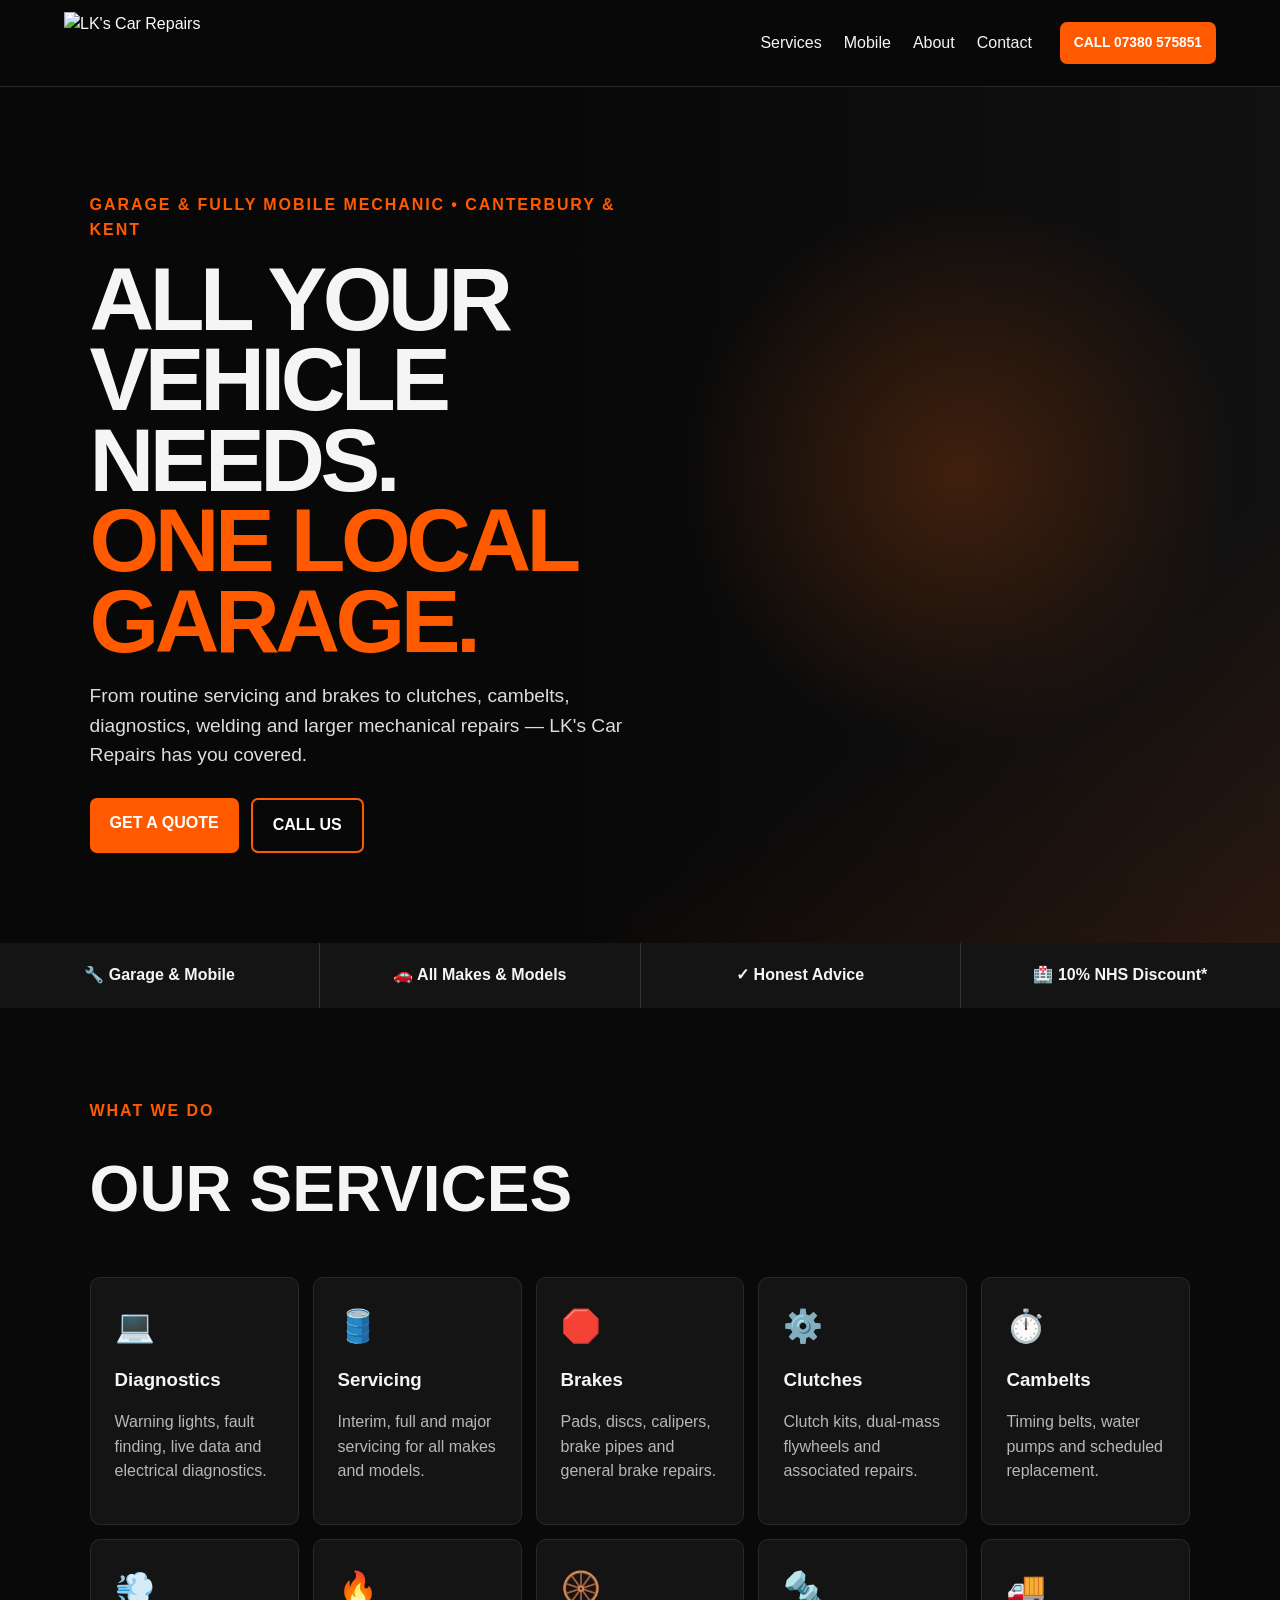
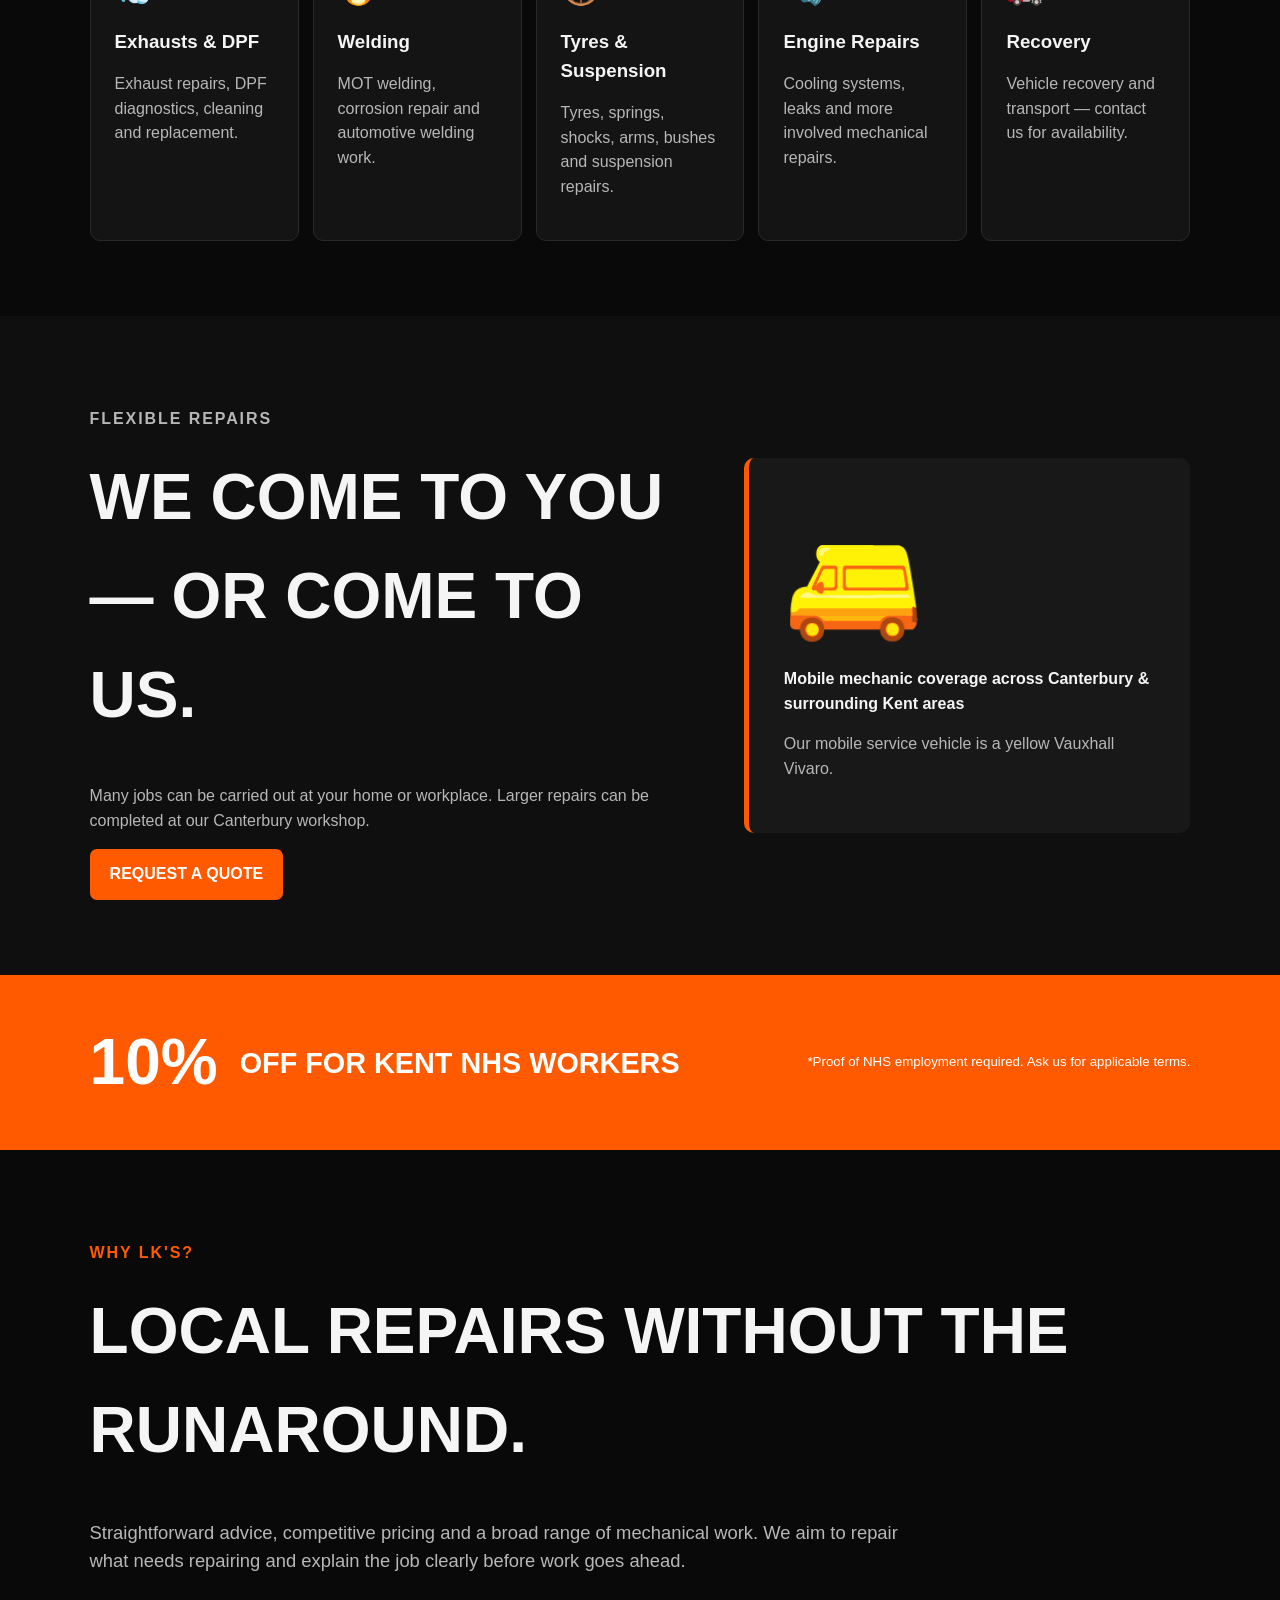
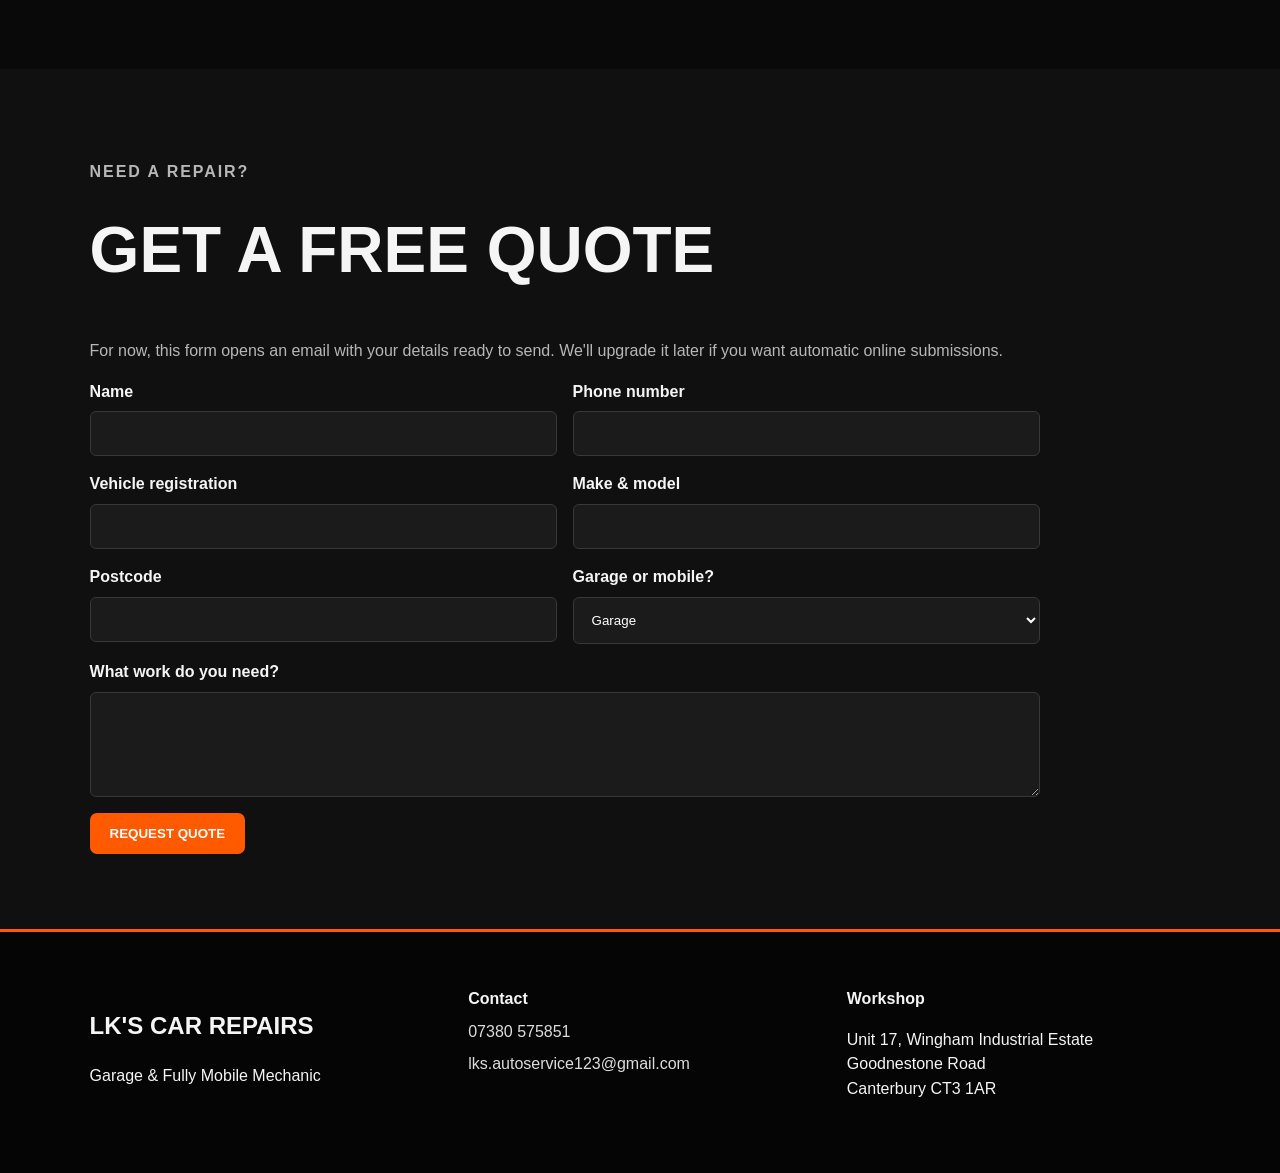
==== index.html @ f8048c56 "Add files via upload" ====
<!doctype html>
<html lang="en-GB">
<head>
  <meta charset="utf-8">
  <meta name="viewport" content="width=device-width,initial-scale=1">
  <title>LK's Car Repairs | Garage & Mobile Mechanic Canterbury, Kent</title>
  <meta name="description" content="LK's Car Repairs provides garage and mobile mechanic services in Canterbury and across Kent, including servicing, brakes, clutches, cambelts, diagnostics, DPF work, welding, tyres and recovery.">
  <meta name="theme-color" content="#0b0b0b">
  <link rel="stylesheet" href="styles.css">
</head>
<body>
<header class="site-header">
  <a class="brand" href="#home" aria-label="LK's Car Repairs home">
    <img src="images/lks-logo.png" alt="LK's Car Repairs">
  </a>
  <nav>
    <a href="#services">Services</a><a href="#mobile">Mobile</a><a href="#about">About</a><a href="#contact">Contact</a>
  </nav>
  <a class="btn small" href="tel:07380575851">Call 07380 575851</a>
</header>

<main id="home">
<section class="hero">
  <div class="hero-inner">
    <p class="eyebrow">Garage & Fully Mobile Mechanic • Canterbury & Kent</p>
    <h1>All your vehicle needs.<br><span>One local garage.</span></h1>
    <p class="lead">From routine servicing and brakes to clutches, cambelts, diagnostics, welding and larger mechanical repairs — LK's Car Repairs has you covered.</p>
    <div class="actions"><a class="btn" href="#quote">Get a quote</a><a class="btn outline" href="tel:07380575851">Call us</a></div>
  </div>
</section>

<section class="trust">
  <div>🔧 Garage & Mobile</div><div>🚗 All Makes & Models</div><div>✓ Honest Advice</div><div>🏥 10% NHS Discount*</div>
</section>

<section class="section" id="services">
  <p class="eyebrow">What we do</p><h2>Our Services</h2>
  <div class="grid">
    <article><b>💻</b><h3>Diagnostics</h3><p>Warning lights, fault finding, live data and electrical diagnostics.</p></article>
    <article><b>🛢️</b><h3>Servicing</h3><p>Interim, full and major servicing for all makes and models.</p></article>
    <article><b>🛑</b><h3>Brakes</h3><p>Pads, discs, calipers, brake pipes and general brake repairs.</p></article>
    <article><b>⚙️</b><h3>Clutches</h3><p>Clutch kits, dual-mass flywheels and associated repairs.</p></article>
    <article><b>⏱️</b><h3>Cambelts</h3><p>Timing belts, water pumps and scheduled replacement.</p></article>
    <article><b>💨</b><h3>Exhausts & DPF</h3><p>Exhaust repairs, DPF diagnostics, cleaning and replacement.</p></article>
    <article><b>🔥</b><h3>Welding</h3><p>MOT welding, corrosion repair and automotive welding work.</p></article>
    <article><b>🛞</b><h3>Tyres & Suspension</h3><p>Tyres, springs, shocks, arms, bushes and suspension repairs.</p></article>
    <article><b>🔩</b><h3>Engine Repairs</h3><p>Cooling systems, leaks and more involved mechanical repairs.</p></article>
    <article><b>🚚</b><h3>Recovery</h3><p>Vehicle recovery and transport — contact us for availability.</p></article>
  </div>
</section>

<section class="split section" id="mobile">
  <div>
    <p class="eyebrow">Flexible repairs</p><h2>We come to you — or come to us.</h2>
    <p>Many jobs can be carried out at your home or workplace. Larger repairs can be completed at our Canterbury workshop.</p>
    <a class="btn" href="#quote">Request a quote</a>
  </div>
  <div class="van-card">
    <div class="van">🚐</div>
    <strong>Mobile mechanic coverage across Canterbury & surrounding Kent areas</strong>
    <p>Our mobile service vehicle is a yellow Vauxhall Vivaro.</p>
  </div>
</section>

<section class="nhs">
  <div><span>10%</span><strong>OFF FOR KENT NHS WORKERS</strong><small>*Proof of NHS employment required. Ask us for applicable terms.</small></div>
</section>

<section class="section" id="about">
  <p class="eyebrow">Why LK's?</p><h2>Local repairs without the runaround.</h2>
  <p class="wide">Straightforward advice, competitive pricing and a broad range of mechanical work. We aim to repair what needs repairing and explain the job clearly before work goes ahead.</p>
</section>

<section class="section quote" id="quote">
  <p class="eyebrow">Need a repair?</p><h2>Get a free quote</h2>
  <p>For now, this form opens an email with your details ready to send. We'll upgrade it later if you want automatic online submissions.</p>
  <form id="quoteForm">
    <label>Name<input name="name" required></label>
    <label>Phone number<input name="phone" type="tel" required></label>
    <label>Vehicle registration<input name="reg" required></label>
    <label>Make & model<input name="car"></label>
    <label>Postcode<input name="postcode"></label>
    <label>Garage or mobile?<select name="type"><option>Garage</option><option>Mobile</option><option>Not sure</option></select></label>
    <label class="full">What work do you need?<textarea name="message" rows="5" required></textarea></label>
    <button class="btn" type="submit">Request quote</button>
  </form>
</section>
</main>

<footer id="contact">
  <div><h2>LK'S CAR REPAIRS</h2><p>Garage & Fully Mobile Mechanic</p></div>
  <div><strong>Contact</strong><a href="tel:07380575851">07380 575851</a><a href="mailto:lks.autoservice123@gmail.com">lks.autoservice123@gmail.com</a></div>
  <div><strong>Workshop</strong><p>Unit 17, Wingham Industrial Estate<br>Goodnestone Road<br>Canterbury CT3 1AR</p></div>
</footer>
<script src="script.js"></script>
</body>
</html>
---- styles.css ----
:root{--orange:#ff5a00;--black:#090909;--panel:#141414;--text:#f5f5f5;--muted:#b7b7b7}
*{box-sizing:border-box}html{scroll-behavior:smooth}body{margin:0;background:var(--black);color:var(--text);font-family:Arial,Helvetica,sans-serif;line-height:1.55}
a{color:inherit;text-decoration:none}.site-header{position:sticky;top:0;z-index:10;display:flex;align-items:center;gap:28px;padding:12px 5%;background:#090909f2;border-bottom:1px solid #282828}
.brand{width:170px;height:62px;overflow:hidden;display:block}.brand img{width:100%;height:100%;object-fit:cover;object-position:50% 8%;filter:contrast(1.05)}
nav{display:flex;gap:22px;margin-left:auto}nav a:hover{color:var(--orange)}
.btn{display:inline-block;border:0;border-radius:7px;background:var(--orange);color:#fff;padding:13px 20px;font-weight:800;text-transform:uppercase;cursor:pointer}.btn.small{padding:10px 14px;font-size:.86rem}.btn.outline{background:transparent;border:2px solid var(--orange)}
.hero{min-height:610px;display:grid;align-items:center;background:radial-gradient(circle at 75% 45%,#40200d 0,transparent 26%),linear-gradient(90deg,#080808 42%,#111 100%);position:relative;overflow:hidden}
.hero:after{content:"";position:absolute;right:-6%;bottom:-15%;width:55%;height:75%;background:linear-gradient(145deg,transparent 40%,#ff5a0022);transform:skewX(-12deg)}
.hero-inner{max-width:760px;padding:90px 7%;position:relative;z-index:1}.eyebrow{color:var(--orange);font-weight:900;text-transform:uppercase;letter-spacing:.12em}
h1{font-size:clamp(3rem,7vw,6.4rem);line-height:.9;margin:.15em 0;text-transform:uppercase;letter-spacing:-.05em}h1 span{color:var(--orange)}.lead{font-size:1.2rem;color:#ddd;max-width:650px}.actions{display:flex;gap:12px;margin-top:28px;flex-wrap:wrap}
.trust{display:grid;grid-template-columns:repeat(4,1fr);gap:1px;background:#333}.trust div{background:var(--panel);padding:20px;text-align:center;font-weight:800}
.section{padding:75px 7%}.section h2{font-size:clamp(2.2rem,5vw,4rem);margin:.1em 0 .6em;text-transform:uppercase}.grid{display:grid;grid-template-columns:repeat(5,1fr);gap:14px}.grid article{background:var(--panel);border:1px solid #292929;border-radius:10px;padding:24px;min-height:205px}.grid article:hover{border-color:var(--orange);transform:translateY(-2px)}.grid b{font-size:2rem}.grid h3{margin:.7em 0 .3em}.grid p,.wide,.split p,.quote>p{color:var(--muted)}
.split{display:grid;grid-template-columns:1.15fr .85fr;gap:50px;align-items:center;background:#0f0f0f}.van-card{background:#181818;border-left:5px solid var(--orange);padding:35px;border-radius:10px}.van{font-size:7rem;filter:sepia(1) saturate(8) hue-rotate(350deg)}
.nhs{padding:38px 7%;background:var(--orange);color:#fff}.nhs div{display:flex;align-items:center;gap:22px;flex-wrap:wrap}.nhs span{font-size:4rem;font-weight:900}.nhs strong{font-size:1.8rem}.nhs small{margin-left:auto}
.wide{max-width:850px;font-size:1.15rem}.quote{background:#101010}.quote form{display:grid;grid-template-columns:repeat(2,1fr);gap:16px;max-width:950px}.quote label{font-weight:700}.quote input,.quote select,.quote textarea{display:block;width:100%;margin-top:7px;padding:14px;background:#1b1b1b;color:white;border:1px solid #383838;border-radius:6px}.quote .full{grid-column:1/-1}.quote button{width:max-content}
footer{display:grid;grid-template-columns:1fr 1fr 1fr;gap:35px;padding:55px 7%;border-top:3px solid var(--orange);background:#050505}footer a{display:block;margin-top:8px;color:#ddd}
@media(max-width:950px){.grid{grid-template-columns:repeat(2,1fr)}nav{display:none}.site-header .btn{margin-left:auto}.trust{grid-template-columns:repeat(2,1fr)}.split{grid-template-columns:1fr}}
@media(max-width:600px){.site-header{padding:9px 4%}.brand{width:125px;height:52px}.site-header .btn{font-size:.7rem;padding:9px}.hero{min-height:540px}.hero-inner{padding:70px 6%}h1{font-size:3.3rem}.section{padding:55px 6%}.grid{grid-template-columns:1fr}.quote form{grid-template-columns:1fr}.quote .full{grid-column:auto}.trust{grid-template-columns:1fr 1fr;font-size:.8rem}footer{grid-template-columns:1fr}.nhs small{margin-left:0}}
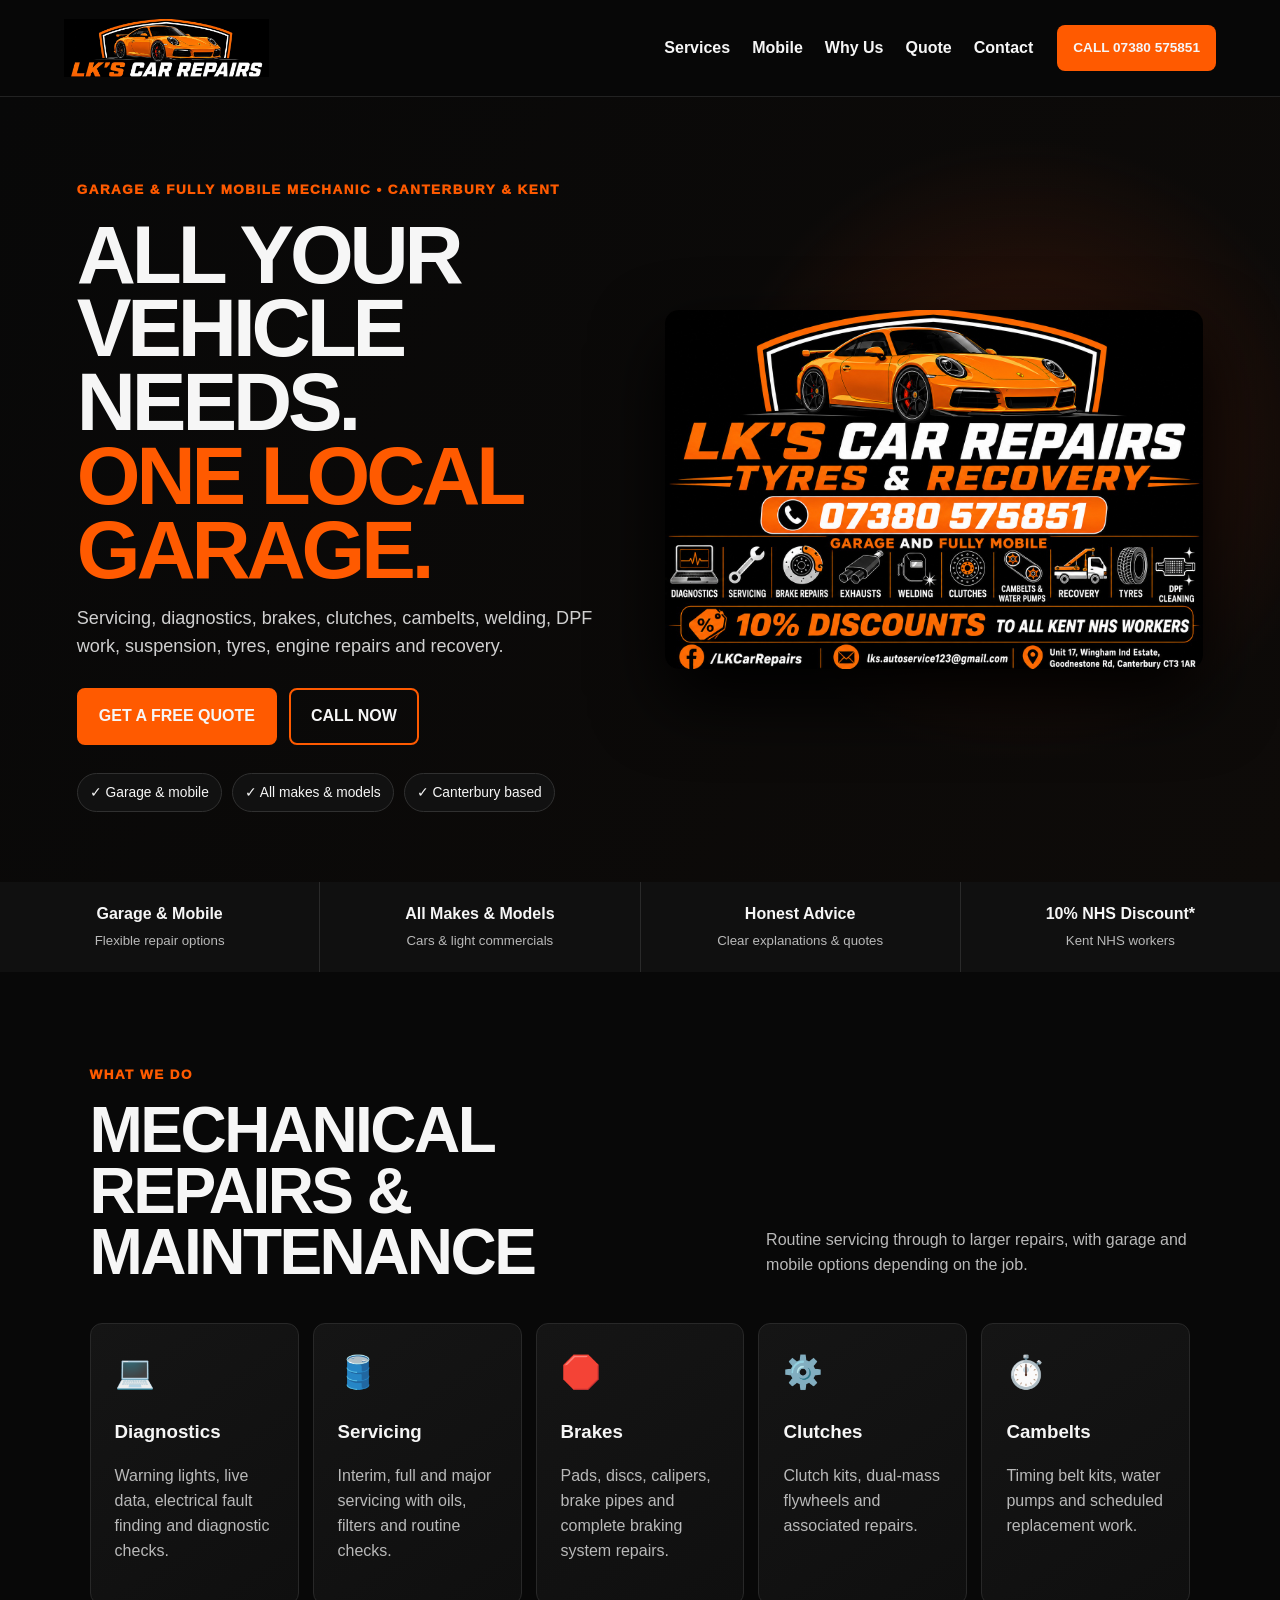
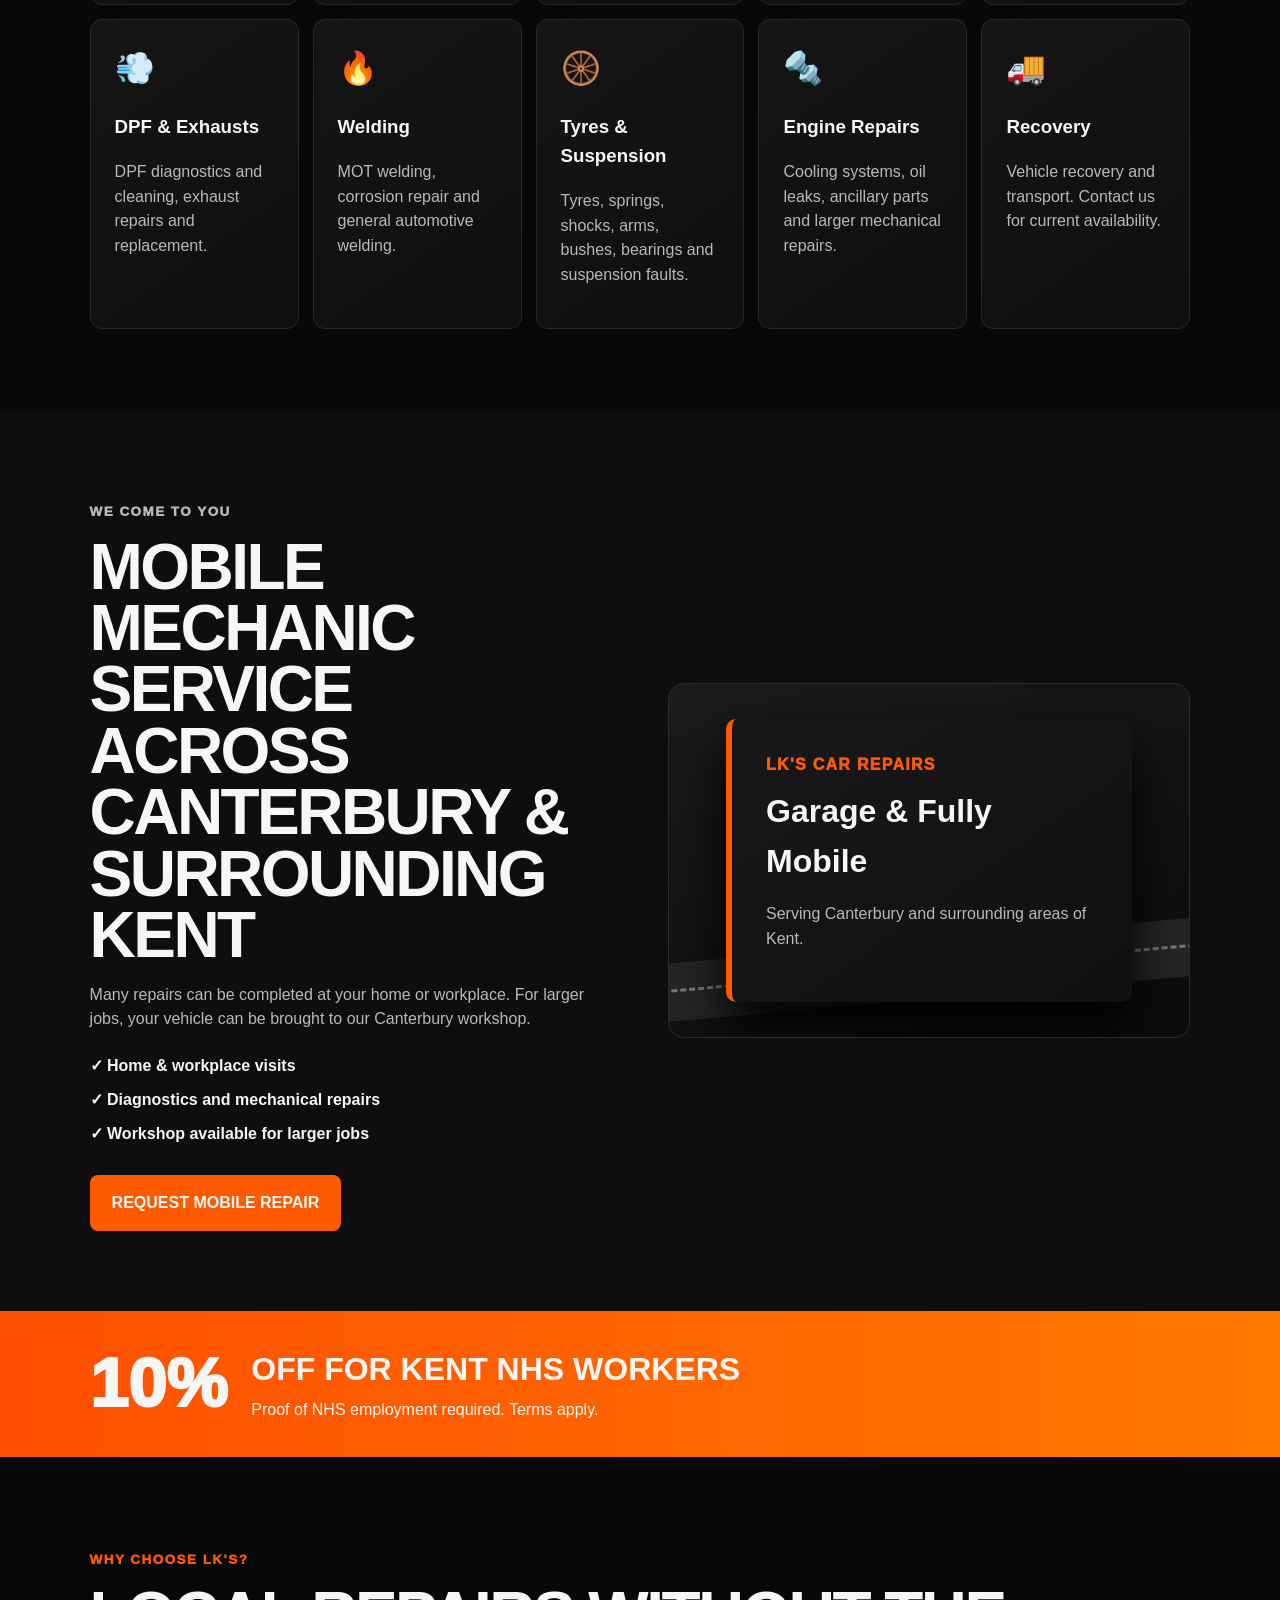
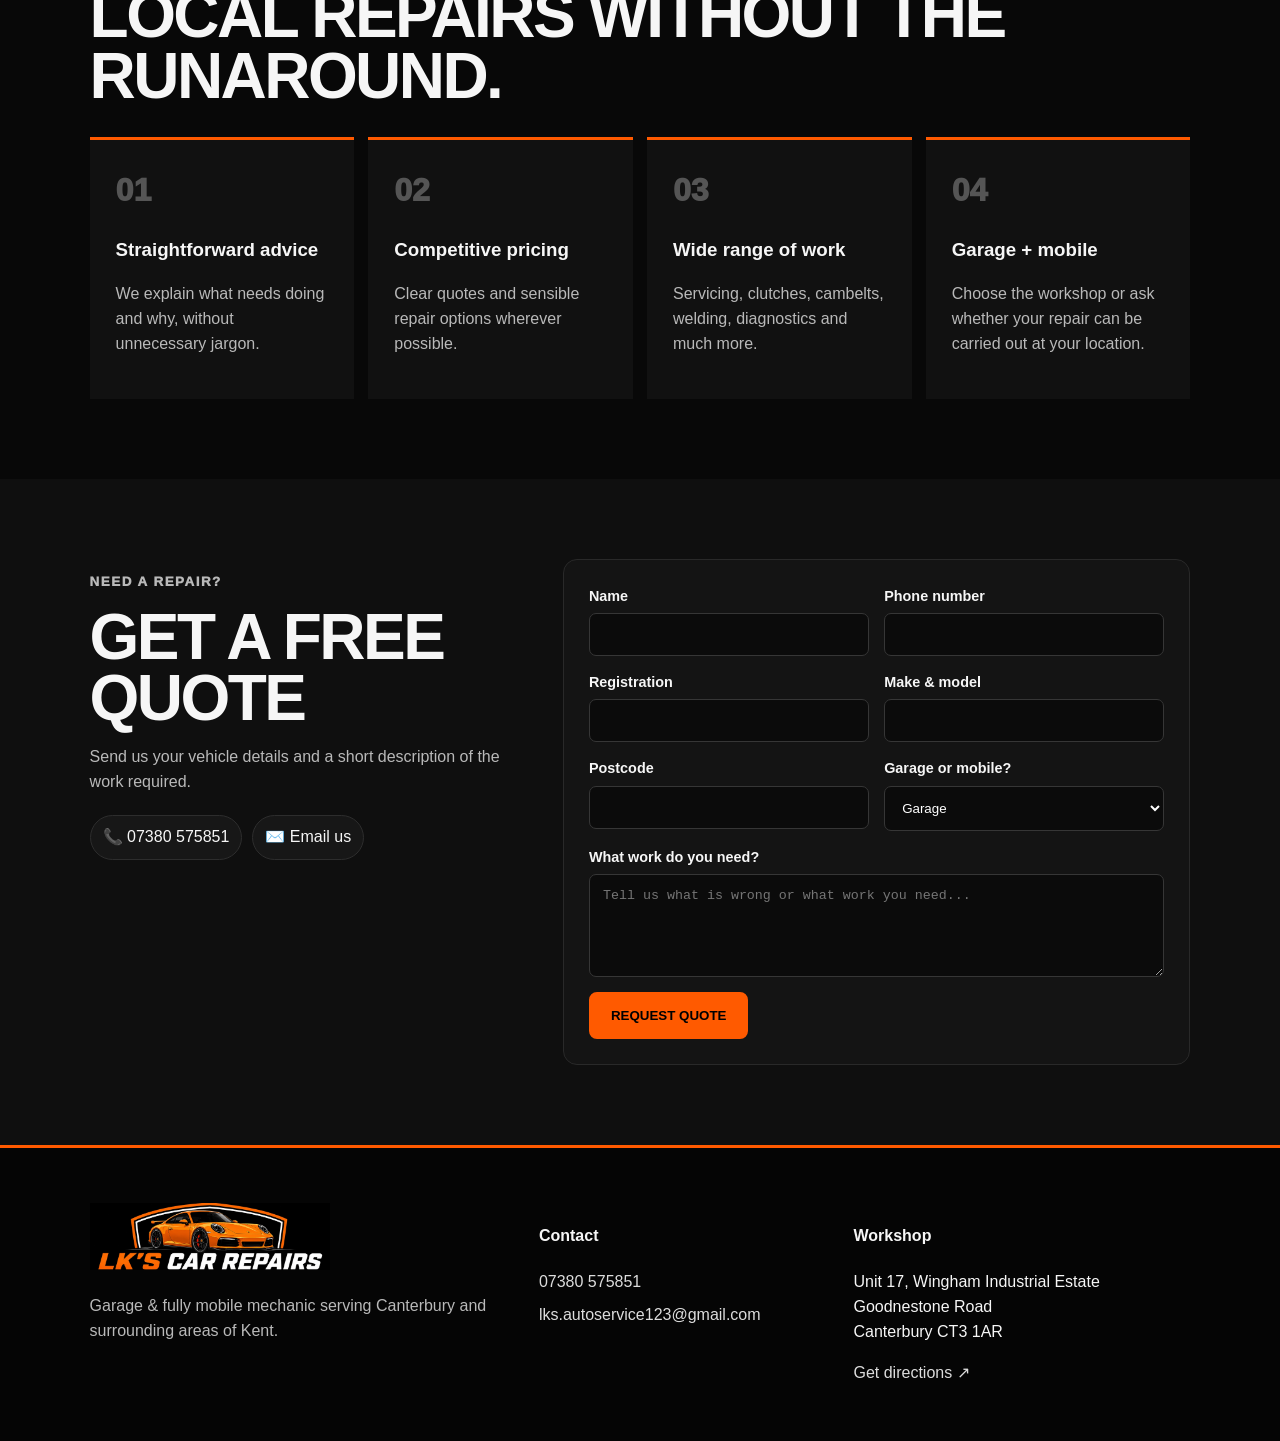
==== commit 42b2a8eb: "Add files via upload" ====
--- a/index.html
+++ b/index.html
@@ -2,96 +2,185 @@
 <html lang="en-GB">
 <head>
   <meta charset="utf-8">
-  <meta name="viewport" content="width=device-width,initial-scale=1">
-  <title>LK's Car Repairs | Garage & Mobile Mechanic Canterbury, Kent</title>
-  <meta name="description" content="LK's Car Repairs provides garage and mobile mechanic services in Canterbury and across Kent, including servicing, brakes, clutches, cambelts, diagnostics, DPF work, welding, tyres and recovery.">
-  <meta name="theme-color" content="#0b0b0b">
+  <meta name="viewport" content="width=device-width, initial-scale=1">
+  <title>LK's Car Repairs | Garage & Mobile Mechanic Canterbury</title>
+  <meta name="description" content="LK's Car Repairs offers garage and mobile mechanic services in Canterbury and across Kent, including servicing, diagnostics, brakes, clutches, cambelts, welding, DPF work, tyres, suspension, engine repairs and recovery.">
+  <meta name="theme-color" content="#080808">
   <link rel="stylesheet" href="styles.css">
 </head>
 <body>
-<header class="site-header">
-  <a class="brand" href="#home" aria-label="LK's Car Repairs home">
-    <img src="images/lks-logo.png" alt="LK's Car Repairs">
+
+<header class="topbar">
+  <a href="#home" class="brand">
+    <img src="assets/lks-logo.jpg" alt="LK's Car Repairs logo">
   </a>
-  <nav>
-    <a href="#services">Services</a><a href="#mobile">Mobile</a><a href="#about">About</a><a href="#contact">Contact</a>
+
+  <button id="menuBtn" class="menu-btn" aria-label="Open menu">☰</button>
+
+  <nav id="nav">
+    <a href="#services">Services</a>
+    <a href="#mobile">Mobile</a>
+    <a href="#about">Why Us</a>
+    <a href="#quote">Quote</a>
+    <a href="#contact">Contact</a>
   </nav>
-  <a class="btn small" href="tel:07380575851">Call 07380 575851</a>
+
+  <a href="tel:07380575851" class="phone-cta">Call 07380 575851</a>
 </header>
 
 <main id="home">
+
 <section class="hero">
-  <div class="hero-inner">
+  <div class="hero-copy">
     <p class="eyebrow">Garage & Fully Mobile Mechanic • Canterbury & Kent</p>
     <h1>All your vehicle needs.<br><span>One local garage.</span></h1>
-    <p class="lead">From routine servicing and brakes to clutches, cambelts, diagnostics, welding and larger mechanical repairs — LK's Car Repairs has you covered.</p>
-    <div class="actions"><a class="btn" href="#quote">Get a quote</a><a class="btn outline" href="tel:07380575851">Call us</a></div>
+    <p class="lead">Servicing, diagnostics, brakes, clutches, cambelts, welding, DPF work, suspension, tyres, engine repairs and recovery.</p>
+
+    <div class="actions">
+      <a class="btn primary" href="#quote">Get a free quote</a>
+      <a class="btn secondary" href="tel:07380575851">Call now</a>
+    </div>
+
+    <div class="hero-points">
+      <span>✓ Garage & mobile</span>
+      <span>✓ All makes & models</span>
+      <span>✓ Canterbury based</span>
+    </div>
+  </div>
+
+  <div class="hero-brand">
+    <img src="assets/lks-brand-art.jpg" alt="LK's Car Repairs branding">
   </div>
 </section>
 
-<section class="trust">
-  <div>🔧 Garage & Mobile</div><div>🚗 All Makes & Models</div><div>✓ Honest Advice</div><div>🏥 10% NHS Discount*</div>
+<section class="trust-strip">
+  <div><strong>Garage & Mobile</strong><span>Flexible repair options</span></div>
+  <div><strong>All Makes & Models</strong><span>Cars & light commercials</span></div>
+  <div><strong>Honest Advice</strong><span>Clear explanations & quotes</span></div>
+  <div><strong>10% NHS Discount*</strong><span>Kent NHS workers</span></div>
 </section>
 
 <section class="section" id="services">
-  <p class="eyebrow">What we do</p><h2>Our Services</h2>
-  <div class="grid">
-    <article><b>💻</b><h3>Diagnostics</h3><p>Warning lights, fault finding, live data and electrical diagnostics.</p></article>
-    <article><b>🛢️</b><h3>Servicing</h3><p>Interim, full and major servicing for all makes and models.</p></article>
-    <article><b>🛑</b><h3>Brakes</h3><p>Pads, discs, calipers, brake pipes and general brake repairs.</p></article>
-    <article><b>⚙️</b><h3>Clutches</h3><p>Clutch kits, dual-mass flywheels and associated repairs.</p></article>
-    <article><b>⏱️</b><h3>Cambelts</h3><p>Timing belts, water pumps and scheduled replacement.</p></article>
-    <article><b>💨</b><h3>Exhausts & DPF</h3><p>Exhaust repairs, DPF diagnostics, cleaning and replacement.</p></article>
-    <article><b>🔥</b><h3>Welding</h3><p>MOT welding, corrosion repair and automotive welding work.</p></article>
-    <article><b>🛞</b><h3>Tyres & Suspension</h3><p>Tyres, springs, shocks, arms, bushes and suspension repairs.</p></article>
-    <article><b>🔩</b><h3>Engine Repairs</h3><p>Cooling systems, leaks and more involved mechanical repairs.</p></article>
-    <article><b>🚚</b><h3>Recovery</h3><p>Vehicle recovery and transport — contact us for availability.</p></article>
+  <div class="section-head">
+    <div>
+      <p class="eyebrow">What we do</p>
+      <h2>Mechanical repairs & maintenance</h2>
+    </div>
+    <p>Routine servicing through to larger repairs, with garage and mobile options depending on the job.</p>
+  </div>
+
+  <div class="service-grid">
+    <article><div class="icon">💻</div><h3>Diagnostics</h3><p>Warning lights, live data, electrical fault finding and diagnostic checks.</p></article>
+    <article><div class="icon">🛢️</div><h3>Servicing</h3><p>Interim, full and major servicing with oils, filters and routine checks.</p></article>
+    <article><div class="icon">🛑</div><h3>Brakes</h3><p>Pads, discs, calipers, brake pipes and complete braking system repairs.</p></article>
+    <article><div class="icon">⚙️</div><h3>Clutches</h3><p>Clutch kits, dual-mass flywheels and associated repairs.</p></article>
+    <article><div class="icon">⏱️</div><h3>Cambelts</h3><p>Timing belt kits, water pumps and scheduled replacement work.</p></article>
+    <article><div class="icon">💨</div><h3>DPF & Exhausts</h3><p>DPF diagnostics and cleaning, exhaust repairs and replacement.</p></article>
+    <article><div class="icon">🔥</div><h3>Welding</h3><p>MOT welding, corrosion repair and general automotive welding.</p></article>
+    <article><div class="icon">🛞</div><h3>Tyres & Suspension</h3><p>Tyres, springs, shocks, arms, bushes, bearings and suspension faults.</p></article>
+    <article><div class="icon">🔩</div><h3>Engine Repairs</h3><p>Cooling systems, oil leaks, ancillary parts and larger mechanical repairs.</p></article>
+    <article><div class="icon">🚚</div><h3>Recovery</h3><p>Vehicle recovery and transport. Contact us for current availability.</p></article>
   </div>
 </section>
 
-<section class="split section" id="mobile">
+<section class="mobile-section" id="mobile">
   <div>
-    <p class="eyebrow">Flexible repairs</p><h2>We come to you — or come to us.</h2>
-    <p>Many jobs can be carried out at your home or workplace. Larger repairs can be completed at our Canterbury workshop.</p>
-    <a class="btn" href="#quote">Request a quote</a>
+    <p class="eyebrow">We come to you</p>
+    <h2>Mobile mechanic service across Canterbury & surrounding Kent</h2>
+    <p>Many repairs can be completed at your home or workplace. For larger jobs, your vehicle can be brought to our Canterbury workshop.</p>
+    <div class="checks">
+      <span>✓ Home & workplace visits</span>
+      <span>✓ Diagnostics and mechanical repairs</span>
+      <span>✓ Workshop available for larger jobs</span>
+    </div>
+    <a href="#quote" class="btn primary">Request mobile repair</a>
   </div>
-  <div class="van-card">
-    <div class="van">🚐</div>
-    <strong>Mobile mechanic coverage across Canterbury & surrounding Kent areas</strong>
-    <p>Our mobile service vehicle is a yellow Vauxhall Vivaro.</p>
+
+  <div class="mobile-visual">
+    <div class="road"></div>
+    <div class="service-card-big">
+      <span class="mini">LK'S CAR REPAIRS</span>
+      <strong>Garage & Fully Mobile</strong>
+      <p>Serving Canterbury and surrounding areas of Kent.</p>
+    </div>
   </div>
 </section>
 
 <section class="nhs">
-  <div><span>10%</span><strong>OFF FOR KENT NHS WORKERS</strong><small>*Proof of NHS employment required. Ask us for applicable terms.</small></div>
+  <div class="percent">10%</div>
+  <div>
+    <strong>Off for Kent NHS workers</strong>
+    <p>Proof of NHS employment required. Terms apply.</p>
+  </div>
 </section>
 
-<section class="section" id="about">
-  <p class="eyebrow">Why LK's?</p><h2>Local repairs without the runaround.</h2>
-  <p class="wide">Straightforward advice, competitive pricing and a broad range of mechanical work. We aim to repair what needs repairing and explain the job clearly before work goes ahead.</p>
+<section class="section why" id="about">
+  <p class="eyebrow">Why choose LK's?</p>
+  <h2>Local repairs without the runaround.</h2>
+
+  <div class="why-grid">
+    <article><span>01</span><h3>Straightforward advice</h3><p>We explain what needs doing and why, without unnecessary jargon.</p></article>
+    <article><span>02</span><h3>Competitive pricing</h3><p>Clear quotes and sensible repair options wherever possible.</p></article>
+    <article><span>03</span><h3>Wide range of work</h3><p>Servicing, clutches, cambelts, welding, diagnostics and much more.</p></article>
+    <article><span>04</span><h3>Garage + mobile</h3><p>Choose the workshop or ask whether your repair can be carried out at your location.</p></article>
+  </div>
 </section>
 
-<section class="section quote" id="quote">
-  <p class="eyebrow">Need a repair?</p><h2>Get a free quote</h2>
-  <p>For now, this form opens an email with your details ready to send. We'll upgrade it later if you want automatic online submissions.</p>
+<section class="quote-section" id="quote">
+  <div class="quote-copy">
+    <p class="eyebrow">Need a repair?</p>
+    <h2>Get a free quote</h2>
+    <p>Send us your vehicle details and a short description of the work required.</p>
+    <div class="contact-chips">
+      <a href="tel:07380575851">📞 07380 575851</a>
+      <a href="mailto:lks.autoservice123@gmail.com">✉️ Email us</a>
+    </div>
+  </div>
+
   <form id="quoteForm">
     <label>Name<input name="name" required></label>
     <label>Phone number<input name="phone" type="tel" required></label>
-    <label>Vehicle registration<input name="reg" required></label>
+    <label>Registration<input name="reg" required></label>
     <label>Make & model<input name="car"></label>
     <label>Postcode<input name="postcode"></label>
-    <label>Garage or mobile?<select name="type"><option>Garage</option><option>Mobile</option><option>Not sure</option></select></label>
-    <label class="full">What work do you need?<textarea name="message" rows="5" required></textarea></label>
-    <button class="btn" type="submit">Request quote</button>
+    <label>Garage or mobile?
+      <select name="type">
+        <option>Garage</option>
+        <option>Mobile</option>
+        <option>Not sure</option>
+      </select>
+    </label>
+    <label class="full">What work do you need?
+      <textarea name="message" rows="5" required placeholder="Tell us what is wrong or what work you need..."></textarea>
+    </label>
+    <button class="btn primary" type="submit">Request quote</button>
   </form>
 </section>
+
 </main>
 
 <footer id="contact">
-  <div><h2>LK'S CAR REPAIRS</h2><p>Garage & Fully Mobile Mechanic</p></div>
-  <div><strong>Contact</strong><a href="tel:07380575851">07380 575851</a><a href="mailto:lks.autoservice123@gmail.com">lks.autoservice123@gmail.com</a></div>
-  <div><strong>Workshop</strong><p>Unit 17, Wingham Industrial Estate<br>Goodnestone Road<br>Canterbury CT3 1AR</p></div>
+  <div class="footer-brand">
+    <img src="assets/lks-logo.jpg" alt="LK's Car Repairs">
+    <p>Garage & fully mobile mechanic serving Canterbury and surrounding areas of Kent.</p>
+  </div>
+  <div>
+    <h4>Contact</h4>
+    <a href="tel:07380575851">07380 575851</a>
+    <a href="mailto:lks.autoservice123@gmail.com">lks.autoservice123@gmail.com</a>
+  </div>
+  <div>
+    <h4>Workshop</h4>
+    <p>Unit 17, Wingham Industrial Estate<br>Goodnestone Road<br>Canterbury CT3 1AR</p>
+    <a target="_blank" rel="noopener" href="https://www.google.com/maps/search/?api=1&query=Unit+17+Wingham+Industrial+Estate+Goodnestone+Road+Canterbury+CT3+1AR">Get directions ↗</a>
+  </div>
 </footer>
+
+<div class="mobile-bar">
+  <a href="tel:07380575851">📞 Call</a>
+  <a href="#quote">Get Quote</a>
+</div>
+
 <script src="script.js"></script>
 </body>
 </html>
--- a/styles.css
+++ b/styles.css
@@ -1,19 +1,28 @@
 
-:root{--orange:#ff5a00;--black:#090909;--panel:#141414;--text:#f5f5f5;--muted:#b7b7b7}
-*{box-sizing:border-box}html{scroll-behavior:smooth}body{margin:0;background:var(--black);color:var(--text);font-family:Arial,Helvetica,sans-serif;line-height:1.55}
-a{color:inherit;text-decoration:none}.site-header{position:sticky;top:0;z-index:10;display:flex;align-items:center;gap:28px;padding:12px 5%;background:#090909f2;border-bottom:1px solid #282828}
-.brand{width:170px;height:62px;overflow:hidden;display:block}.brand img{width:100%;height:100%;object-fit:cover;object-position:50% 8%;filter:contrast(1.05)}
-nav{display:flex;gap:22px;margin-left:auto}nav a:hover{color:var(--orange)}
-.btn{display:inline-block;border:0;border-radius:7px;background:var(--orange);color:#fff;padding:13px 20px;font-weight:800;text-transform:uppercase;cursor:pointer}.btn.small{padding:10px 14px;font-size:.86rem}.btn.outline{background:transparent;border:2px solid var(--orange)}
-.hero{min-height:610px;display:grid;align-items:center;background:radial-gradient(circle at 75% 45%,#40200d 0,transparent 26%),linear-gradient(90deg,#080808 42%,#111 100%);position:relative;overflow:hidden}
-.hero:after{content:"";position:absolute;right:-6%;bottom:-15%;width:55%;height:75%;background:linear-gradient(145deg,transparent 40%,#ff5a0022);transform:skewX(-12deg)}
-.hero-inner{max-width:760px;padding:90px 7%;position:relative;z-index:1}.eyebrow{color:var(--orange);font-weight:900;text-transform:uppercase;letter-spacing:.12em}
-h1{font-size:clamp(3rem,7vw,6.4rem);line-height:.9;margin:.15em 0;text-transform:uppercase;letter-spacing:-.05em}h1 span{color:var(--orange)}.lead{font-size:1.2rem;color:#ddd;max-width:650px}.actions{display:flex;gap:12px;margin-top:28px;flex-wrap:wrap}
-.trust{display:grid;grid-template-columns:repeat(4,1fr);gap:1px;background:#333}.trust div{background:var(--panel);padding:20px;text-align:center;font-weight:800}
-.section{padding:75px 7%}.section h2{font-size:clamp(2.2rem,5vw,4rem);margin:.1em 0 .6em;text-transform:uppercase}.grid{display:grid;grid-template-columns:repeat(5,1fr);gap:14px}.grid article{background:var(--panel);border:1px solid #292929;border-radius:10px;padding:24px;min-height:205px}.grid article:hover{border-color:var(--orange);transform:translateY(-2px)}.grid b{font-size:2rem}.grid h3{margin:.7em 0 .3em}.grid p,.wide,.split p,.quote>p{color:var(--muted)}
-.split{display:grid;grid-template-columns:1.15fr .85fr;gap:50px;align-items:center;background:#0f0f0f}.van-card{background:#181818;border-left:5px solid var(--orange);padding:35px;border-radius:10px}.van{font-size:7rem;filter:sepia(1) saturate(8) hue-rotate(350deg)}
-.nhs{padding:38px 7%;background:var(--orange);color:#fff}.nhs div{display:flex;align-items:center;gap:22px;flex-wrap:wrap}.nhs span{font-size:4rem;font-weight:900}.nhs strong{font-size:1.8rem}.nhs small{margin-left:auto}
-.wide{max-width:850px;font-size:1.15rem}.quote{background:#101010}.quote form{display:grid;grid-template-columns:repeat(2,1fr);gap:16px;max-width:950px}.quote label{font-weight:700}.quote input,.quote select,.quote textarea{display:block;width:100%;margin-top:7px;padding:14px;background:#1b1b1b;color:white;border:1px solid #383838;border-radius:6px}.quote .full{grid-column:1/-1}.quote button{width:max-content}
-footer{display:grid;grid-template-columns:1fr 1fr 1fr;gap:35px;padding:55px 7%;border-top:3px solid var(--orange);background:#050505}footer a{display:block;margin-top:8px;color:#ddd}
-@media(max-width:950px){.grid{grid-template-columns:repeat(2,1fr)}nav{display:none}.site-header .btn{margin-left:auto}.trust{grid-template-columns:repeat(2,1fr)}.split{grid-template-columns:1fr}}
-@media(max-width:600px){.site-header{padding:9px 4%}.brand{width:125px;height:52px}.site-header .btn{font-size:.7rem;padding:9px}.hero{min-height:540px}.hero-inner{padding:70px 6%}h1{font-size:3.3rem}.section{padding:55px 6%}.grid{grid-template-columns:1fr}.quote form{grid-template-columns:1fr}.quote .full{grid-column:auto}.trust{grid-template-columns:1fr 1fr;font-size:.8rem}footer{grid-template-columns:1fr}.nhs small{margin-left:0}}
+:root{--orange:#ff5a00;--orange2:#ff7a00;--bg:#080808;--panel:#121212;--line:#282828;--text:#f6f6f6;--muted:#b9b9b9}
+*{box-sizing:border-box}html{scroll-behavior:smooth}body{margin:0;background:var(--bg);color:var(--text);font-family:Arial,Helvetica,sans-serif;line-height:1.55}
+a{text-decoration:none;color:inherit}.topbar{position:sticky;top:0;z-index:30;display:flex;align-items:center;gap:24px;padding:10px 5%;background:#080808f2;border-bottom:1px solid #222;backdrop-filter:blur(10px)}
+.brand{width:205px;height:76px;overflow:hidden;display:block}.brand img{width:100%;height:100%;object-fit:contain;object-position:left center}
+nav{display:flex;gap:22px;margin-left:auto;font-weight:800}nav a:hover{color:var(--orange)}
+.phone-cta,.btn{display:inline-flex;align-items:center;justify-content:center;border-radius:8px;text-transform:uppercase;font-weight:900}
+.phone-cta{background:var(--orange);padding:12px 16px;font-size:.85rem}.menu-btn{display:none;margin-left:auto;background:none;border:0;color:#fff;font-size:1.7rem}
+.hero{min-height:660px;display:grid;grid-template-columns:1fr 1fr;align-items:center;gap:50px;padding:70px 6%;background:radial-gradient(circle at 80% 45%,#3a1609 0,transparent 28%),linear-gradient(120deg,#080808,#0e0b09)}
+.hero-copy{max-width:760px}.eyebrow{color:var(--orange);font-weight:1000;letter-spacing:.11em;text-transform:uppercase;font-size:.84rem}
+h1{font-size:clamp(3.4rem,6.4vw,6.4rem);line-height:.9;margin:.2em 0;text-transform:uppercase;letter-spacing:-.05em}h1 span{color:var(--orange)}
+.lead{max-width:680px;color:#d0d0d0;font-size:1.13rem}.actions{display:flex;gap:12px;flex-wrap:wrap;margin:28px 0}.btn{padding:14px 20px;border:2px solid var(--orange)}.btn.primary{background:var(--orange)}.btn.secondary{background:transparent}
+.hero-points{display:flex;gap:10px;flex-wrap:wrap}.hero-points span{border:1px solid #303030;background:#111;padding:8px 12px;border-radius:999px;font-size:.86rem}
+.hero-brand{display:grid;place-items:center}.hero-brand img{width:100%;max-width:760px;border-radius:14px;box-shadow:0 30px 70px #000;object-fit:cover}
+.trust-strip{display:grid;grid-template-columns:repeat(4,1fr);gap:1px;background:#2a2a2a}.trust-strip>div{background:#101010;padding:20px;text-align:center}.trust-strip strong,.trust-strip span{display:block}.trust-strip span{color:var(--muted);font-size:.83rem;margin-top:4px}
+.section{padding:80px 7%}.section-head{display:grid;grid-template-columns:1.2fr .8fr;gap:40px;align-items:end;margin-bottom:30px}.section h2,.mobile-section h2,.quote-section h2{font-size:clamp(2.4rem,5vw,4.8rem);line-height:.96;margin:.15em 0;text-transform:uppercase;letter-spacing:-.04em}.section-head>p{color:var(--muted)}
+.service-grid{display:grid;grid-template-columns:repeat(5,1fr);gap:14px}.service-grid article{background:linear-gradient(145deg,#151515,#0f0f0f);border:1px solid var(--line);border-radius:12px;padding:24px;min-height:215px;transition:.2s}.service-grid article:hover{border-color:var(--orange);transform:translateY(-3px)}.icon{font-size:2rem}.service-grid p,.why-grid p,.mobile-section p,.quote-copy p{color:var(--muted)}
+.mobile-section{display:grid;grid-template-columns:1fr 1fr;gap:55px;align-items:center;padding:80px 7%;background:#0e0e0e}.checks{display:grid;gap:9px;margin:22px 0 28px}.checks span{font-weight:800}
+.mobile-visual{position:relative;min-height:350px;background:linear-gradient(160deg,#1b1b1b,#0b0b0b);border:1px solid #2c2c2c;border-radius:16px;overflow:hidden;display:grid;place-items:center;padding:35px}.road{position:absolute;left:-15%;right:-15%;bottom:38px;height:58px;background:#252525;transform:rotate(-5deg)}.road:after{content:"";position:absolute;left:0;right:0;top:26px;border-top:3px dashed #777}
+.service-card-big{position:relative;z-index:2;background:linear-gradient(145deg,#181818,#101010);border-left:6px solid var(--orange);padding:34px;border-radius:10px;width:min(470px,90%);box-shadow:0 25px 50px #000}.service-card-big .mini{display:block;color:var(--orange);font-weight:1000;letter-spacing:.08em}.service-card-big strong{display:block;font-size:2rem;margin:.3em 0}
+.nhs{display:flex;align-items:center;gap:24px;padding:34px 7%;background:linear-gradient(90deg,#ff4f00,#ff7900)}.nhs .percent{font-size:4.3rem;font-weight:1000;line-height:1}.nhs strong{font-size:2rem;text-transform:uppercase}.nhs p{margin:3px 0 0}
+.why-grid{display:grid;grid-template-columns:repeat(4,1fr);gap:14px;margin-top:30px}.why-grid article{padding:26px;background:#111;border-top:3px solid var(--orange)}.why-grid span{font-size:2rem;color:#555;font-weight:1000}
+.quote-section{display:grid;grid-template-columns:.8fr 1.2fr;gap:55px;padding:80px 7%;background:#0f0f0f}.contact-chips{display:flex;gap:10px;flex-wrap:wrap;margin-top:20px}.contact-chips a{background:#171717;border:1px solid #2d2d2d;border-radius:999px;padding:9px 12px}
+form{display:grid;grid-template-columns:repeat(2,1fr);gap:15px;background:#141414;border:1px solid #292929;border-radius:14px;padding:25px}label{font-weight:800;font-size:.9rem}input,select,textarea{display:block;width:100%;margin-top:6px;padding:13px;background:#0b0b0b;color:#fff;border:1px solid #363636;border-radius:7px}label.full{grid-column:1/-1}form button{width:max-content}
+footer{display:grid;grid-template-columns:1.2fr .8fr 1fr;gap:45px;padding:55px 7%;background:#050505;border-top:3px solid var(--orange)}footer a{display:block;margin-top:8px;color:#ddd}.footer-brand img{width:240px;max-height:95px;object-fit:contain;object-position:left}.footer-brand p{max-width:430px;color:var(--muted)}
+.mobile-bar{display:none}
+@media(max-width:1050px){nav{display:none;position:absolute;top:96px;left:0;right:0;background:#090909;padding:20px 5%;flex-direction:column;border-bottom:1px solid #222}nav.open{display:flex}.menu-btn{display:block}.phone-cta{display:none}.hero{grid-template-columns:1fr}.hero-brand{order:-1}.hero-brand img{max-height:320px;object-fit:cover}.service-grid{grid-template-columns:repeat(2,1fr)}.section-head{grid-template-columns:1fr}.why-grid{grid-template-columns:repeat(2,1fr)}}
+@media(max-width:720px){body{padding-bottom:62px}.topbar{padding:8px 4%}.brand{width:150px;height:60px}.hero{padding:50px 6%;min-height:auto}.hero-brand img{max-height:230px}.hero h1{font-size:3.2rem}.trust-strip{grid-template-columns:repeat(2,1fr)}.section,.mobile-section,.quote-section{padding:56px 6%}.service-grid,.why-grid{grid-template-columns:1fr}.mobile-section,.quote-section{grid-template-columns:1fr}.nhs{align-items:flex-start;flex-direction:column;gap:6px}.nhs strong{font-size:1.45rem}form{grid-template-columns:1fr}label.full{grid-column:auto}footer{grid-template-columns:1fr}.mobile-bar{display:grid;grid-template-columns:1fr 1fr;position:fixed;left:0;right:0;bottom:0;z-index:40;background:#080808;border-top:1px solid #333}.mobile-bar a{padding:14px;text-align:center;font-weight:900;text-transform:uppercase}.mobile-bar a:last-child{background:var(--orange)}}
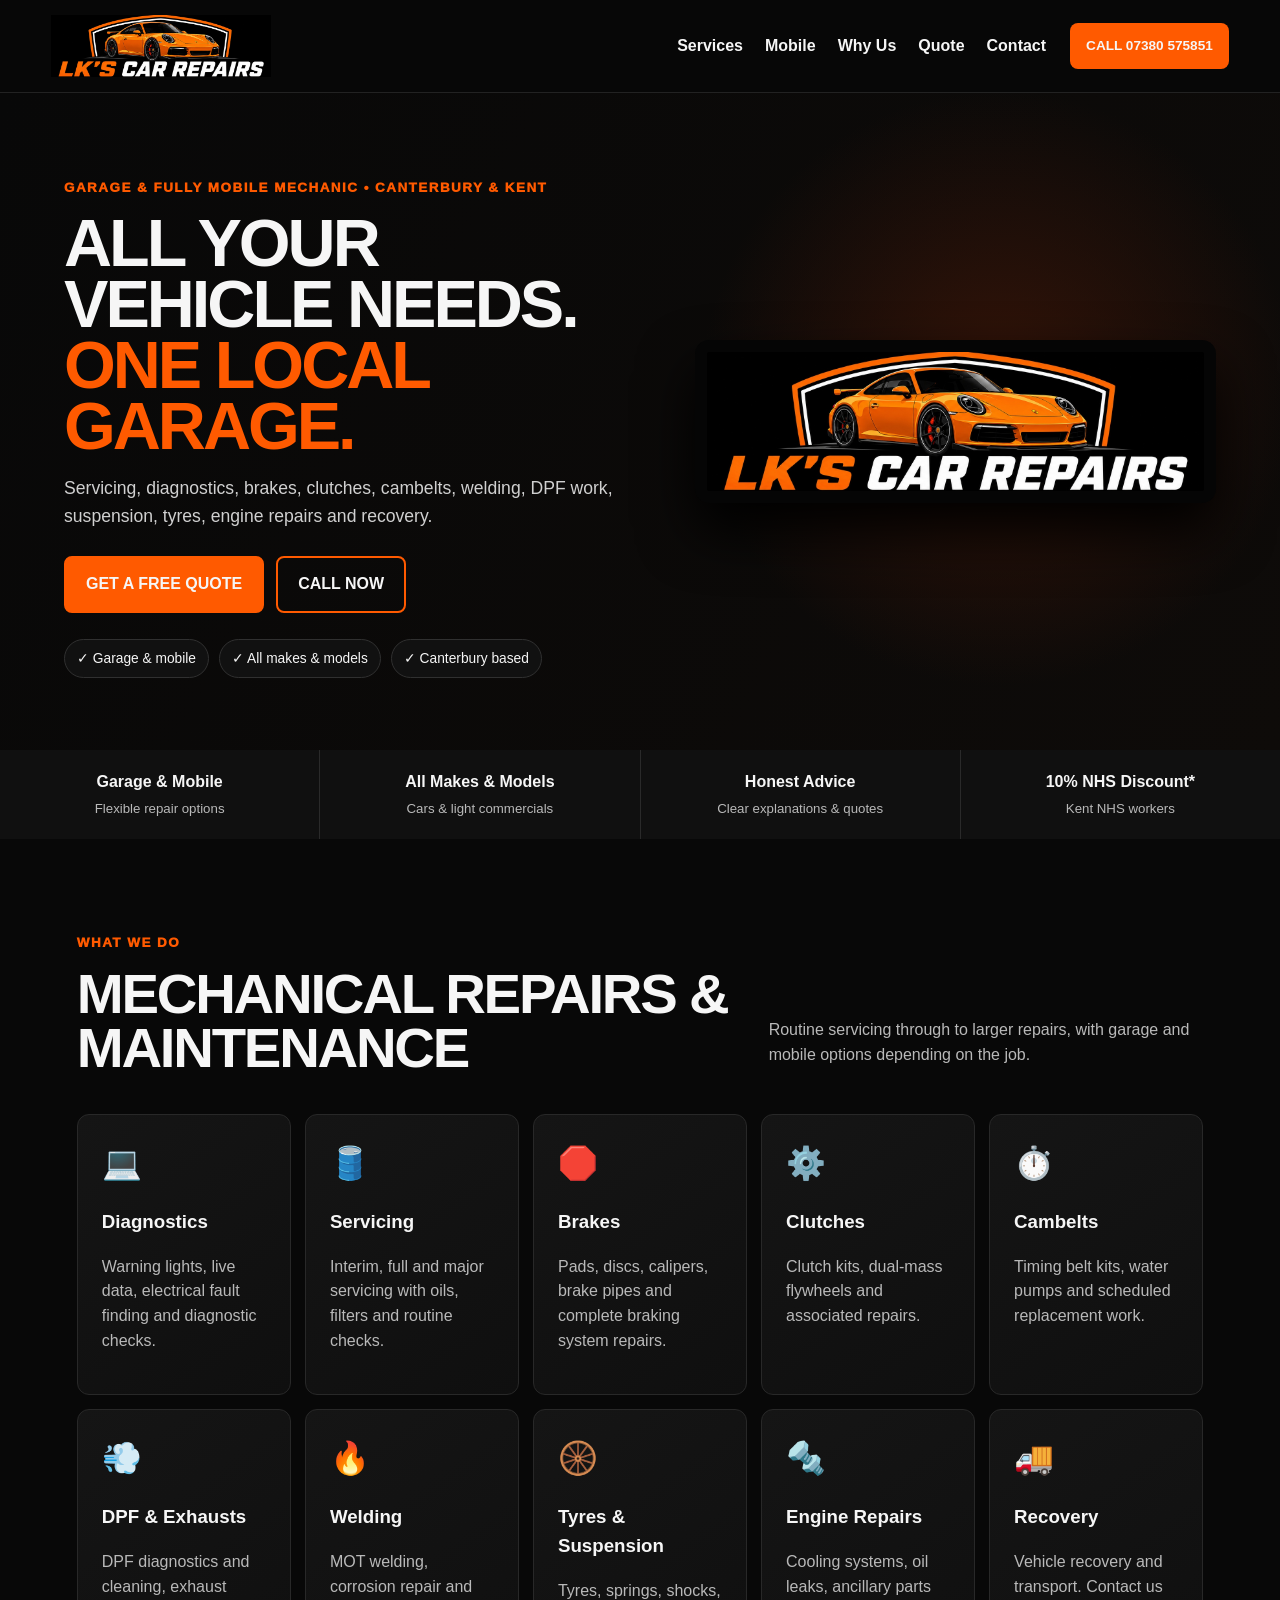
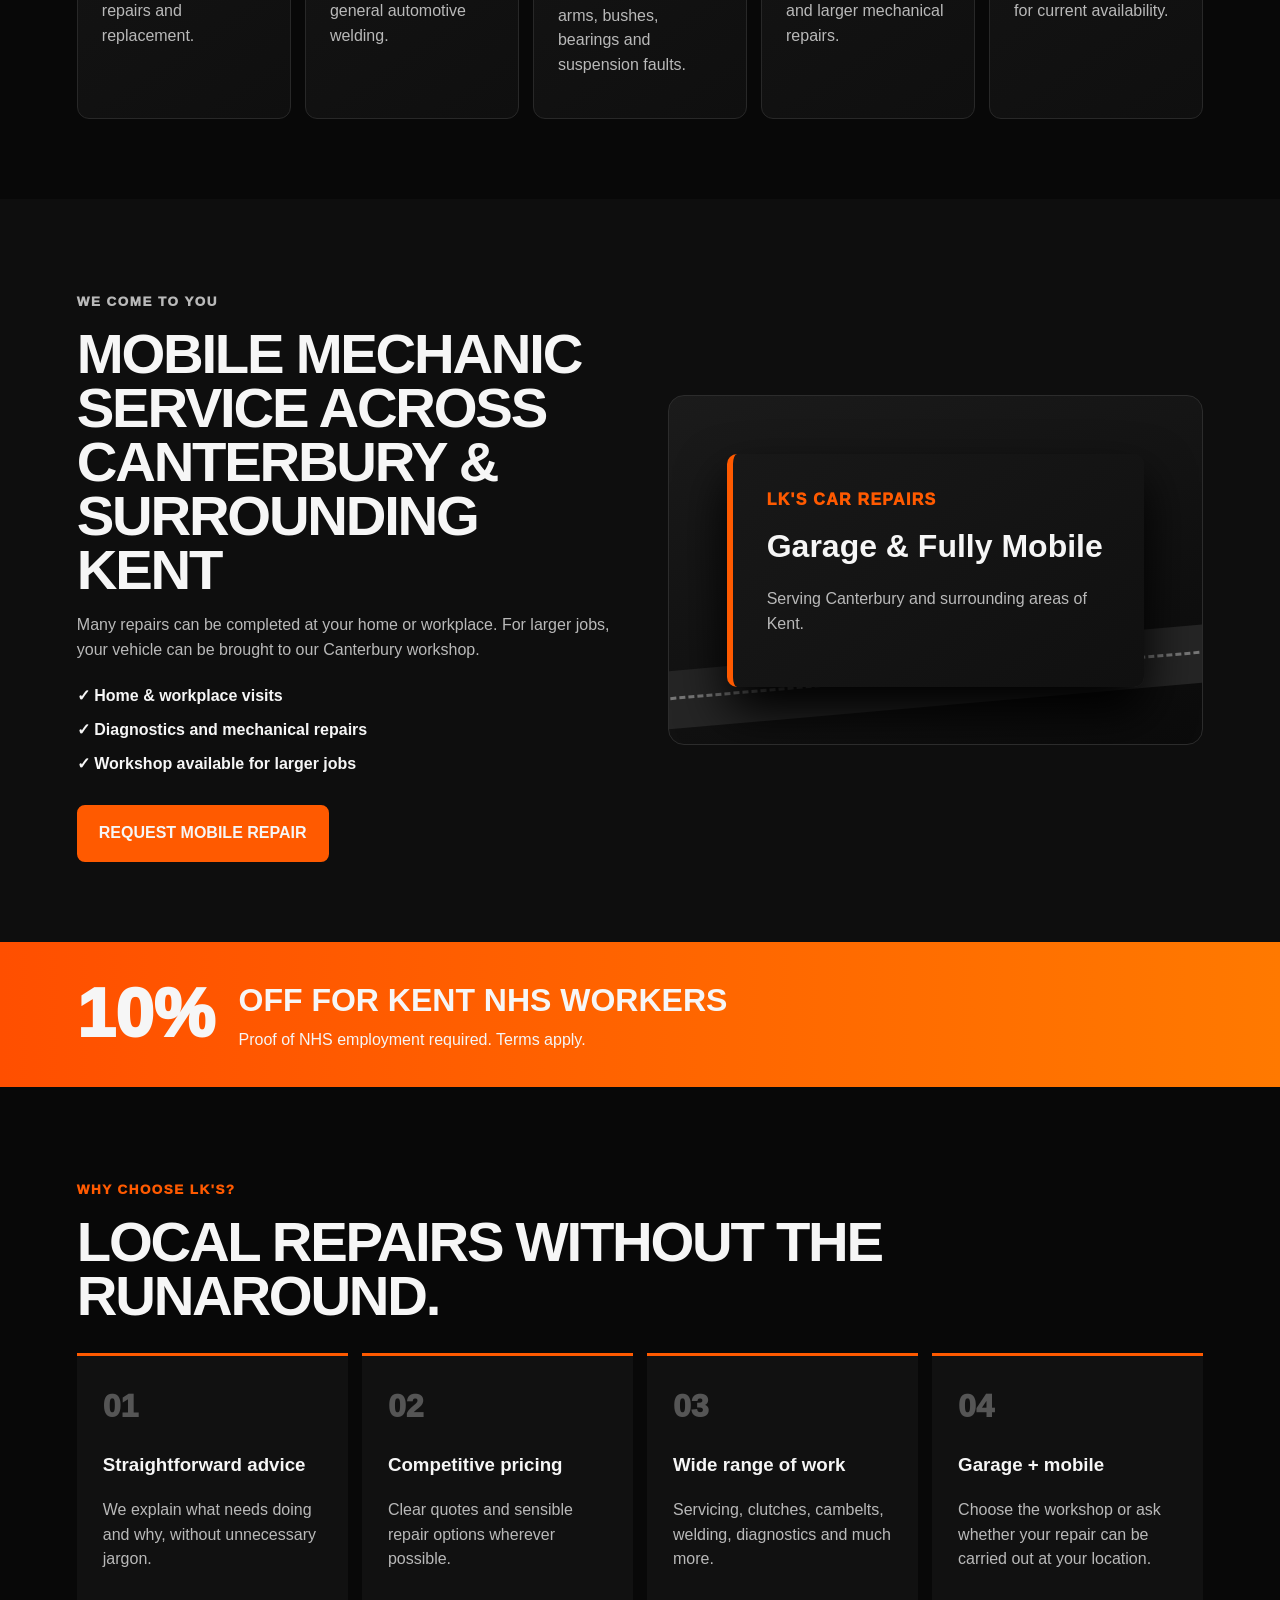
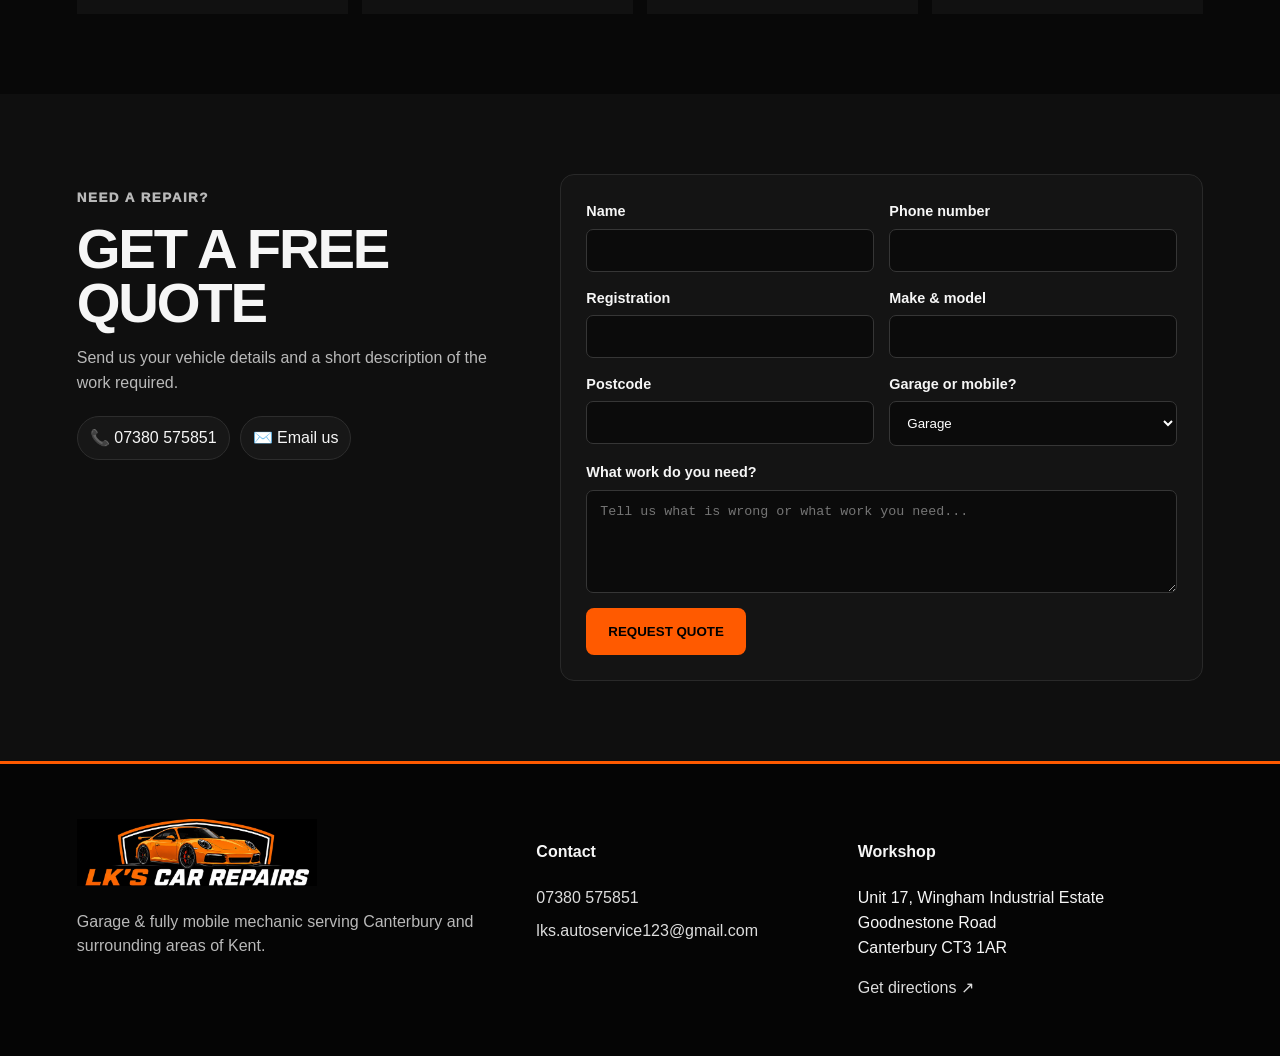
==== commit ca37971a: "Add files via upload" ====
--- a/index.html
+++ b/index.html
@@ -49,7 +49,7 @@
   </div>
 
   <div class="hero-brand">
-    <img src="assets/lks-brand-art.jpg" alt="LK's Car Repairs branding">
+    <img src="assets/lks-logo.jpg" alt="LK's Car Repairs branding">
   </div>
 </section>
 
--- a/styles.css
+++ b/styles.css
@@ -1,28 +1,106 @@
 
 :root{--orange:#ff5a00;--orange2:#ff7a00;--bg:#080808;--panel:#121212;--line:#282828;--text:#f6f6f6;--muted:#b9b9b9}
-*{box-sizing:border-box}html{scroll-behavior:smooth}body{margin:0;background:var(--bg);color:var(--text);font-family:Arial,Helvetica,sans-serif;line-height:1.55}
-a{text-decoration:none;color:inherit}.topbar{position:sticky;top:0;z-index:30;display:flex;align-items:center;gap:24px;padding:10px 5%;background:#080808f2;border-bottom:1px solid #222;backdrop-filter:blur(10px)}
-.brand{width:205px;height:76px;overflow:hidden;display:block}.brand img{width:100%;height:100%;object-fit:contain;object-position:left center}
-nav{display:flex;gap:22px;margin-left:auto;font-weight:800}nav a:hover{color:var(--orange)}
+*{box-sizing:border-box}html{scroll-behavior:smooth}body{margin:0;background:var(--bg);color:var(--text);font-family:Arial,Helvetica,sans-serif;line-height:1.55;overflow-x:hidden}
+a{text-decoration:none;color:inherit}
+.topbar{position:sticky;top:0;z-index:30;display:flex;align-items:center;gap:24px;padding:10px max(4vw,24px);background:#080808f2;border-bottom:1px solid #222;backdrop-filter:blur(10px)}
+.brand{width:220px;height:72px;display:flex;align-items:center;overflow:hidden;flex:0 0 auto}
+.brand img{width:100%;height:100%;object-fit:contain;object-position:left center}
+nav{display:flex;gap:22px;margin-left:auto;font-weight:800;white-space:nowrap}
+nav a:hover{color:var(--orange)}
 .phone-cta,.btn{display:inline-flex;align-items:center;justify-content:center;border-radius:8px;text-transform:uppercase;font-weight:900}
-.phone-cta{background:var(--orange);padding:12px 16px;font-size:.85rem}.menu-btn{display:none;margin-left:auto;background:none;border:0;color:#fff;font-size:1.7rem}
-.hero{min-height:660px;display:grid;grid-template-columns:1fr 1fr;align-items:center;gap:50px;padding:70px 6%;background:radial-gradient(circle at 80% 45%,#3a1609 0,transparent 28%),linear-gradient(120deg,#080808,#0e0b09)}
-.hero-copy{max-width:760px}.eyebrow{color:var(--orange);font-weight:1000;letter-spacing:.11em;text-transform:uppercase;font-size:.84rem}
-h1{font-size:clamp(3.4rem,6.4vw,6.4rem);line-height:.9;margin:.2em 0;text-transform:uppercase;letter-spacing:-.05em}h1 span{color:var(--orange)}
-.lead{max-width:680px;color:#d0d0d0;font-size:1.13rem}.actions{display:flex;gap:12px;flex-wrap:wrap;margin:28px 0}.btn{padding:14px 20px;border:2px solid var(--orange)}.btn.primary{background:var(--orange)}.btn.secondary{background:transparent}
-.hero-points{display:flex;gap:10px;flex-wrap:wrap}.hero-points span{border:1px solid #303030;background:#111;padding:8px 12px;border-radius:999px;font-size:.86rem}
-.hero-brand{display:grid;place-items:center}.hero-brand img{width:100%;max-width:760px;border-radius:14px;box-shadow:0 30px 70px #000;object-fit:cover}
-.trust-strip{display:grid;grid-template-columns:repeat(4,1fr);gap:1px;background:#2a2a2a}.trust-strip>div{background:#101010;padding:20px;text-align:center}.trust-strip strong,.trust-strip span{display:block}.trust-strip span{color:var(--muted);font-size:.83rem;margin-top:4px}
-.section{padding:80px 7%}.section-head{display:grid;grid-template-columns:1.2fr .8fr;gap:40px;align-items:end;margin-bottom:30px}.section h2,.mobile-section h2,.quote-section h2{font-size:clamp(2.4rem,5vw,4.8rem);line-height:.96;margin:.15em 0;text-transform:uppercase;letter-spacing:-.04em}.section-head>p{color:var(--muted)}
-.service-grid{display:grid;grid-template-columns:repeat(5,1fr);gap:14px}.service-grid article{background:linear-gradient(145deg,#151515,#0f0f0f);border:1px solid var(--line);border-radius:12px;padding:24px;min-height:215px;transition:.2s}.service-grid article:hover{border-color:var(--orange);transform:translateY(-3px)}.icon{font-size:2rem}.service-grid p,.why-grid p,.mobile-section p,.quote-copy p{color:var(--muted)}
-.mobile-section{display:grid;grid-template-columns:1fr 1fr;gap:55px;align-items:center;padding:80px 7%;background:#0e0e0e}.checks{display:grid;gap:9px;margin:22px 0 28px}.checks span{font-weight:800}
-.mobile-visual{position:relative;min-height:350px;background:linear-gradient(160deg,#1b1b1b,#0b0b0b);border:1px solid #2c2c2c;border-radius:16px;overflow:hidden;display:grid;place-items:center;padding:35px}.road{position:absolute;left:-15%;right:-15%;bottom:38px;height:58px;background:#252525;transform:rotate(-5deg)}.road:after{content:"";position:absolute;left:0;right:0;top:26px;border-top:3px dashed #777}
-.service-card-big{position:relative;z-index:2;background:linear-gradient(145deg,#181818,#101010);border-left:6px solid var(--orange);padding:34px;border-radius:10px;width:min(470px,90%);box-shadow:0 25px 50px #000}.service-card-big .mini{display:block;color:var(--orange);font-weight:1000;letter-spacing:.08em}.service-card-big strong{display:block;font-size:2rem;margin:.3em 0}
-.nhs{display:flex;align-items:center;gap:24px;padding:34px 7%;background:linear-gradient(90deg,#ff4f00,#ff7900)}.nhs .percent{font-size:4.3rem;font-weight:1000;line-height:1}.nhs strong{font-size:2rem;text-transform:uppercase}.nhs p{margin:3px 0 0}
-.why-grid{display:grid;grid-template-columns:repeat(4,1fr);gap:14px;margin-top:30px}.why-grid article{padding:26px;background:#111;border-top:3px solid var(--orange)}.why-grid span{font-size:2rem;color:#555;font-weight:1000}
-.quote-section{display:grid;grid-template-columns:.8fr 1.2fr;gap:55px;padding:80px 7%;background:#0f0f0f}.contact-chips{display:flex;gap:10px;flex-wrap:wrap;margin-top:20px}.contact-chips a{background:#171717;border:1px solid #2d2d2d;border-radius:999px;padding:9px 12px}
-form{display:grid;grid-template-columns:repeat(2,1fr);gap:15px;background:#141414;border:1px solid #292929;border-radius:14px;padding:25px}label{font-weight:800;font-size:.9rem}input,select,textarea{display:block;width:100%;margin-top:6px;padding:13px;background:#0b0b0b;color:#fff;border:1px solid #363636;border-radius:7px}label.full{grid-column:1/-1}form button{width:max-content}
-footer{display:grid;grid-template-columns:1.2fr .8fr 1fr;gap:45px;padding:55px 7%;background:#050505;border-top:3px solid var(--orange)}footer a{display:block;margin-top:8px;color:#ddd}.footer-brand img{width:240px;max-height:95px;object-fit:contain;object-position:left}.footer-brand p{max-width:430px;color:var(--muted)}
+.phone-cta{background:var(--orange);padding:12px 16px;font-size:.85rem;white-space:nowrap}.menu-btn{display:none;margin-left:auto;background:none;border:0;color:#fff;font-size:1.7rem}
+
+.hero{min-height:610px;display:grid;grid-template-columns:minmax(0,1.05fr) minmax(420px,.95fr);align-items:center;gap:56px;padding:72px max(5vw,32px);background:radial-gradient(circle at 78% 45%,#351408 0,transparent 28%),linear-gradient(120deg,#080808,#0e0b09)}
+.hero-copy{max-width:760px;min-width:0}
+.eyebrow{color:var(--orange);font-weight:1000;letter-spacing:.11em;text-transform:uppercase;font-size:.84rem}
+h1{font-size:clamp(3rem,5.2vw,5.6rem);line-height:.92;margin:.2em 0;text-transform:uppercase;letter-spacing:-.045em}
+h1 span{color:var(--orange)}
+.lead{max-width:690px;color:#d0d0d0;font-size:1.1rem}
+.actions{display:flex;gap:12px;flex-wrap:wrap;margin:26px 0}
+.btn{padding:14px 20px;border:2px solid var(--orange)}
+.btn.primary{background:var(--orange)}
+.btn.secondary{background:transparent}
+.hero-points{display:flex;gap:10px;flex-wrap:wrap}
+.hero-points span{border:1px solid #303030;background:#111;padding:8px 12px;border-radius:999px;font-size:.86rem}
+
+.hero-brand{display:flex;align-items:center;justify-content:center;min-width:0}
+.hero-brand img{display:block;width:100%;max-width:620px;max-height:430px;object-fit:contain;object-position:center;border-radius:14px;box-shadow:0 28px 55px #000;background:#050505;padding:12px}
+
+.trust-strip{display:grid;grid-template-columns:repeat(4,1fr);gap:1px;background:#2a2a2a}
+.trust-strip>div{background:#101010;padding:20px;text-align:center}
+.trust-strip strong,.trust-strip span{display:block}
+.trust-strip span{color:var(--muted);font-size:.83rem;margin-top:4px}
+
+.section{padding:80px max(6vw,36px)}
+.section-head{display:grid;grid-template-columns:1.2fr .8fr;gap:40px;align-items:end;margin-bottom:30px}
+.section h2,.mobile-section h2,.quote-section h2{font-size:clamp(2.4rem,4.4vw,4.4rem);line-height:.96;margin:.15em 0;text-transform:uppercase;letter-spacing:-.04em}
+.section-head>p{color:var(--muted)}
+.service-grid{display:grid;grid-template-columns:repeat(5,1fr);gap:14px}
+.service-grid article{background:linear-gradient(145deg,#151515,#0f0f0f);border:1px solid var(--line);border-radius:12px;padding:24px;min-height:215px;transition:.2s}
+.service-grid article:hover{border-color:var(--orange);transform:translateY(-3px)}
+.icon{font-size:2rem}
+.service-grid p,.why-grid p,.mobile-section p,.quote-copy p{color:var(--muted)}
+
+.mobile-section{display:grid;grid-template-columns:1fr 1fr;gap:55px;align-items:center;padding:80px max(6vw,36px);background:#0e0e0e}
+.checks{display:grid;gap:9px;margin:22px 0 28px}.checks span{font-weight:800}
+.mobile-visual{position:relative;min-height:350px;background:linear-gradient(160deg,#1b1b1b,#0b0b0b);border:1px solid #2c2c2c;border-radius:16px;overflow:hidden;display:grid;place-items:center;padding:35px}
+.road{position:absolute;left:-15%;right:-15%;bottom:38px;height:58px;background:#252525;transform:rotate(-5deg)}
+.road:after{content:"";position:absolute;left:0;right:0;top:26px;border-top:3px dashed #777}
+.service-card-big{position:relative;z-index:2;background:linear-gradient(145deg,#181818,#101010);border-left:6px solid var(--orange);padding:34px;border-radius:10px;width:min(470px,90%);box-shadow:0 25px 50px #000}
+.service-card-big .mini{display:block;color:var(--orange);font-weight:1000;letter-spacing:.08em}
+.service-card-big strong{display:block;font-size:2rem;margin:.3em 0}
+
+.nhs{display:flex;align-items:center;gap:24px;padding:34px max(6vw,36px);background:linear-gradient(90deg,#ff4f00,#ff7900)}
+.nhs .percent{font-size:4.3rem;font-weight:1000;line-height:1}.nhs strong{font-size:2rem;text-transform:uppercase}.nhs p{margin:3px 0 0}
+
+.why-grid{display:grid;grid-template-columns:repeat(4,1fr);gap:14px;margin-top:30px}
+.why-grid article{padding:26px;background:#111;border-top:3px solid var(--orange)}
+.why-grid span{font-size:2rem;color:#555;font-weight:1000}
+
+.quote-section{display:grid;grid-template-columns:.8fr 1.2fr;gap:55px;padding:80px max(6vw,36px);background:#0f0f0f}
+.contact-chips{display:flex;gap:10px;flex-wrap:wrap;margin-top:20px}
+.contact-chips a{background:#171717;border:1px solid #2d2d2d;border-radius:999px;padding:9px 12px}
+form{display:grid;grid-template-columns:repeat(2,1fr);gap:15px;background:#141414;border:1px solid #292929;border-radius:14px;padding:25px}
+label{font-weight:800;font-size:.9rem}
+input,select,textarea{display:block;width:100%;margin-top:6px;padding:13px;background:#0b0b0b;color:#fff;border:1px solid #363636;border-radius:7px}
+label.full{grid-column:1/-1}form button{width:max-content}
+
+footer{display:grid;grid-template-columns:1.2fr .8fr 1fr;gap:45px;padding:55px max(6vw,36px);background:#050505;border-top:3px solid var(--orange)}
+footer a{display:block;margin-top:8px;color:#ddd}
+.footer-brand img{width:240px;max-height:95px;object-fit:contain;object-position:left}
+.footer-brand p{max-width:430px;color:var(--muted)}
 .mobile-bar{display:none}
-@media(max-width:1050px){nav{display:none;position:absolute;top:96px;left:0;right:0;background:#090909;padding:20px 5%;flex-direction:column;border-bottom:1px solid #222}nav.open{display:flex}.menu-btn{display:block}.phone-cta{display:none}.hero{grid-template-columns:1fr}.hero-brand{order:-1}.hero-brand img{max-height:320px;object-fit:cover}.service-grid{grid-template-columns:repeat(2,1fr)}.section-head{grid-template-columns:1fr}.why-grid{grid-template-columns:repeat(2,1fr)}}
-@media(max-width:720px){body{padding-bottom:62px}.topbar{padding:8px 4%}.brand{width:150px;height:60px}.hero{padding:50px 6%;min-height:auto}.hero-brand img{max-height:230px}.hero h1{font-size:3.2rem}.trust-strip{grid-template-columns:repeat(2,1fr)}.section,.mobile-section,.quote-section{padding:56px 6%}.service-grid,.why-grid{grid-template-columns:1fr}.mobile-section,.quote-section{grid-template-columns:1fr}.nhs{align-items:flex-start;flex-direction:column;gap:6px}.nhs strong{font-size:1.45rem}form{grid-template-columns:1fr}label.full{grid-column:auto}footer{grid-template-columns:1fr}.mobile-bar{display:grid;grid-template-columns:1fr 1fr;position:fixed;left:0;right:0;bottom:0;z-index:40;background:#080808;border-top:1px solid #333}.mobile-bar a{padding:14px;text-align:center;font-weight:900;text-transform:uppercase}.mobile-bar a:last-child{background:var(--orange)}}
+
+@media(max-width:1200px){
+  .topbar{gap:16px}
+  nav{gap:15px;font-size:.94rem}
+  .phone-cta{font-size:.78rem}
+  .hero{grid-template-columns:1fr .9fr;gap:32px}
+  .service-grid{grid-template-columns:repeat(3,1fr)}
+}
+@media(max-width:980px){
+  nav{display:none;position:absolute;top:92px;left:0;right:0;background:#090909;padding:20px 5%;flex-direction:column;border-bottom:1px solid #222}
+  nav.open{display:flex}.menu-btn{display:block}.phone-cta{display:none}
+  .hero{grid-template-columns:1fr;padding-top:48px}
+  .hero-brand{order:-1}
+  .hero-brand img{max-width:560px;max-height:300px}
+  .section-head{grid-template-columns:1fr}
+  .why-grid{grid-template-columns:repeat(2,1fr)}
+}
+@media(max-width:720px){
+  body{padding-bottom:62px}
+  .topbar{padding:8px 4%}.brand{width:155px;height:58px}
+  .hero{padding:36px 6% 54px;min-height:auto}
+  .hero-brand img{max-height:215px;padding:8px}
+  h1{font-size:clamp(2.7rem,14vw,3.7rem)}
+  .trust-strip{grid-template-columns:repeat(2,1fr)}
+  .section,.mobile-section,.quote-section{padding:56px 6%}
+  .service-grid,.why-grid{grid-template-columns:1fr}
+  .mobile-section,.quote-section{grid-template-columns:1fr}
+  .nhs{align-items:flex-start;flex-direction:column;gap:6px;padding:30px 6%}.nhs strong{font-size:1.45rem}
+  form{grid-template-columns:1fr}label.full{grid-column:auto}
+  footer{grid-template-columns:1fr;padding:45px 6%}
+  .mobile-bar{display:grid;grid-template-columns:1fr 1fr;position:fixed;left:0;right:0;bottom:0;z-index:40;background:#080808;border-top:1px solid #333}
+  .mobile-bar a{padding:14px;text-align:center;font-weight:900;text-transform:uppercase}
+  .mobile-bar a:last-child{background:var(--orange)}
+}
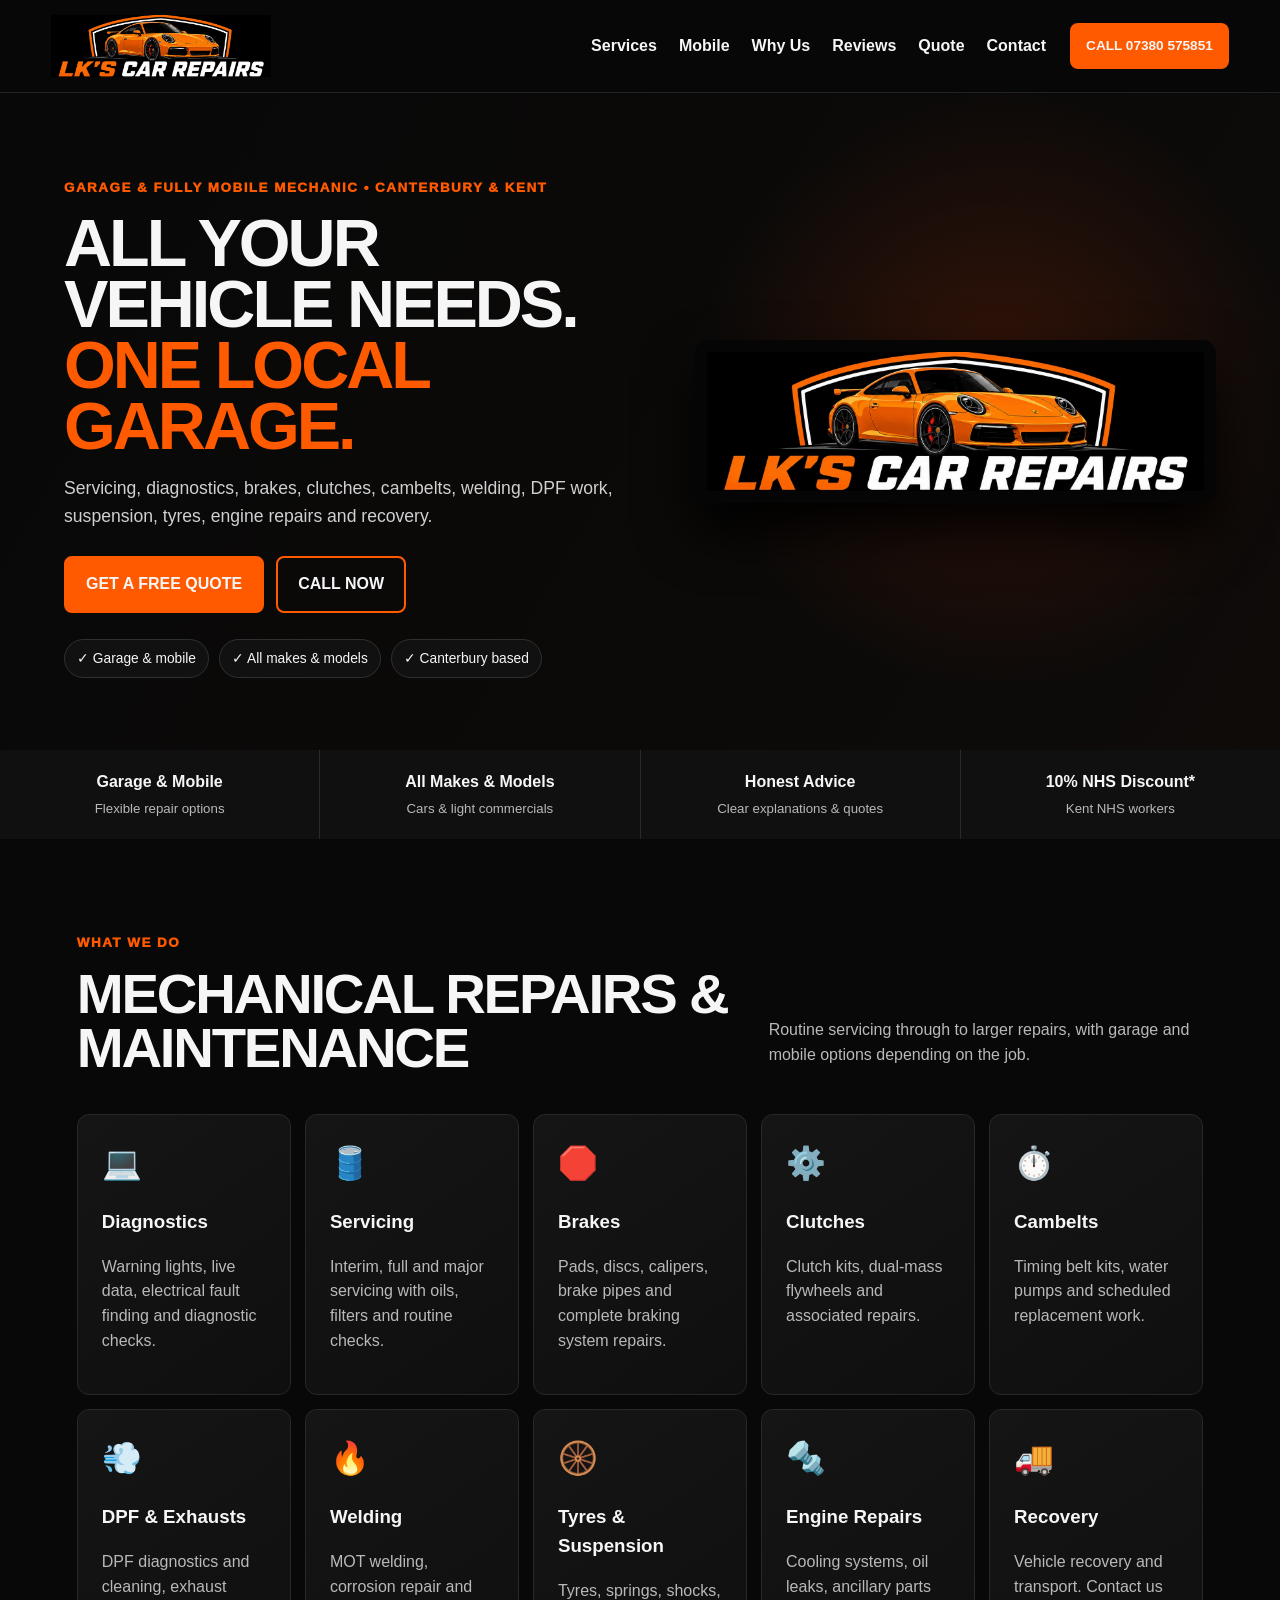
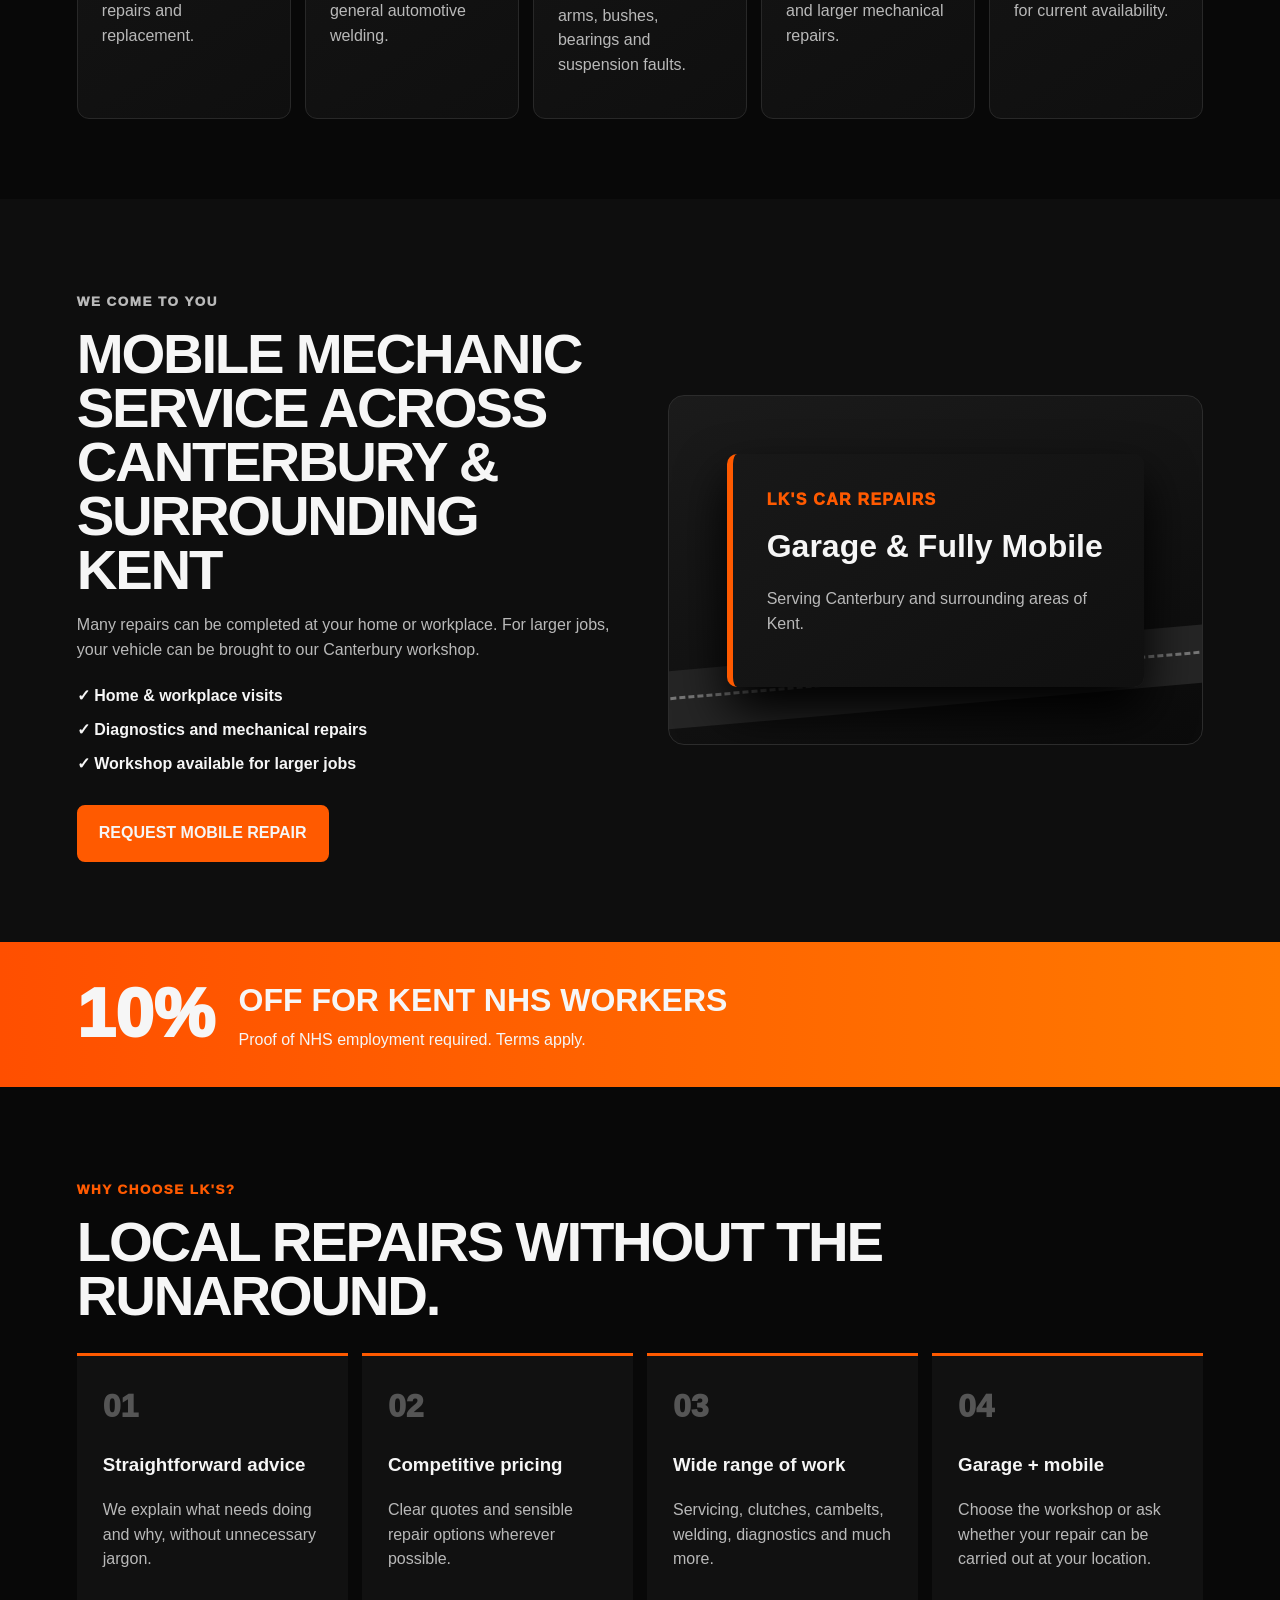
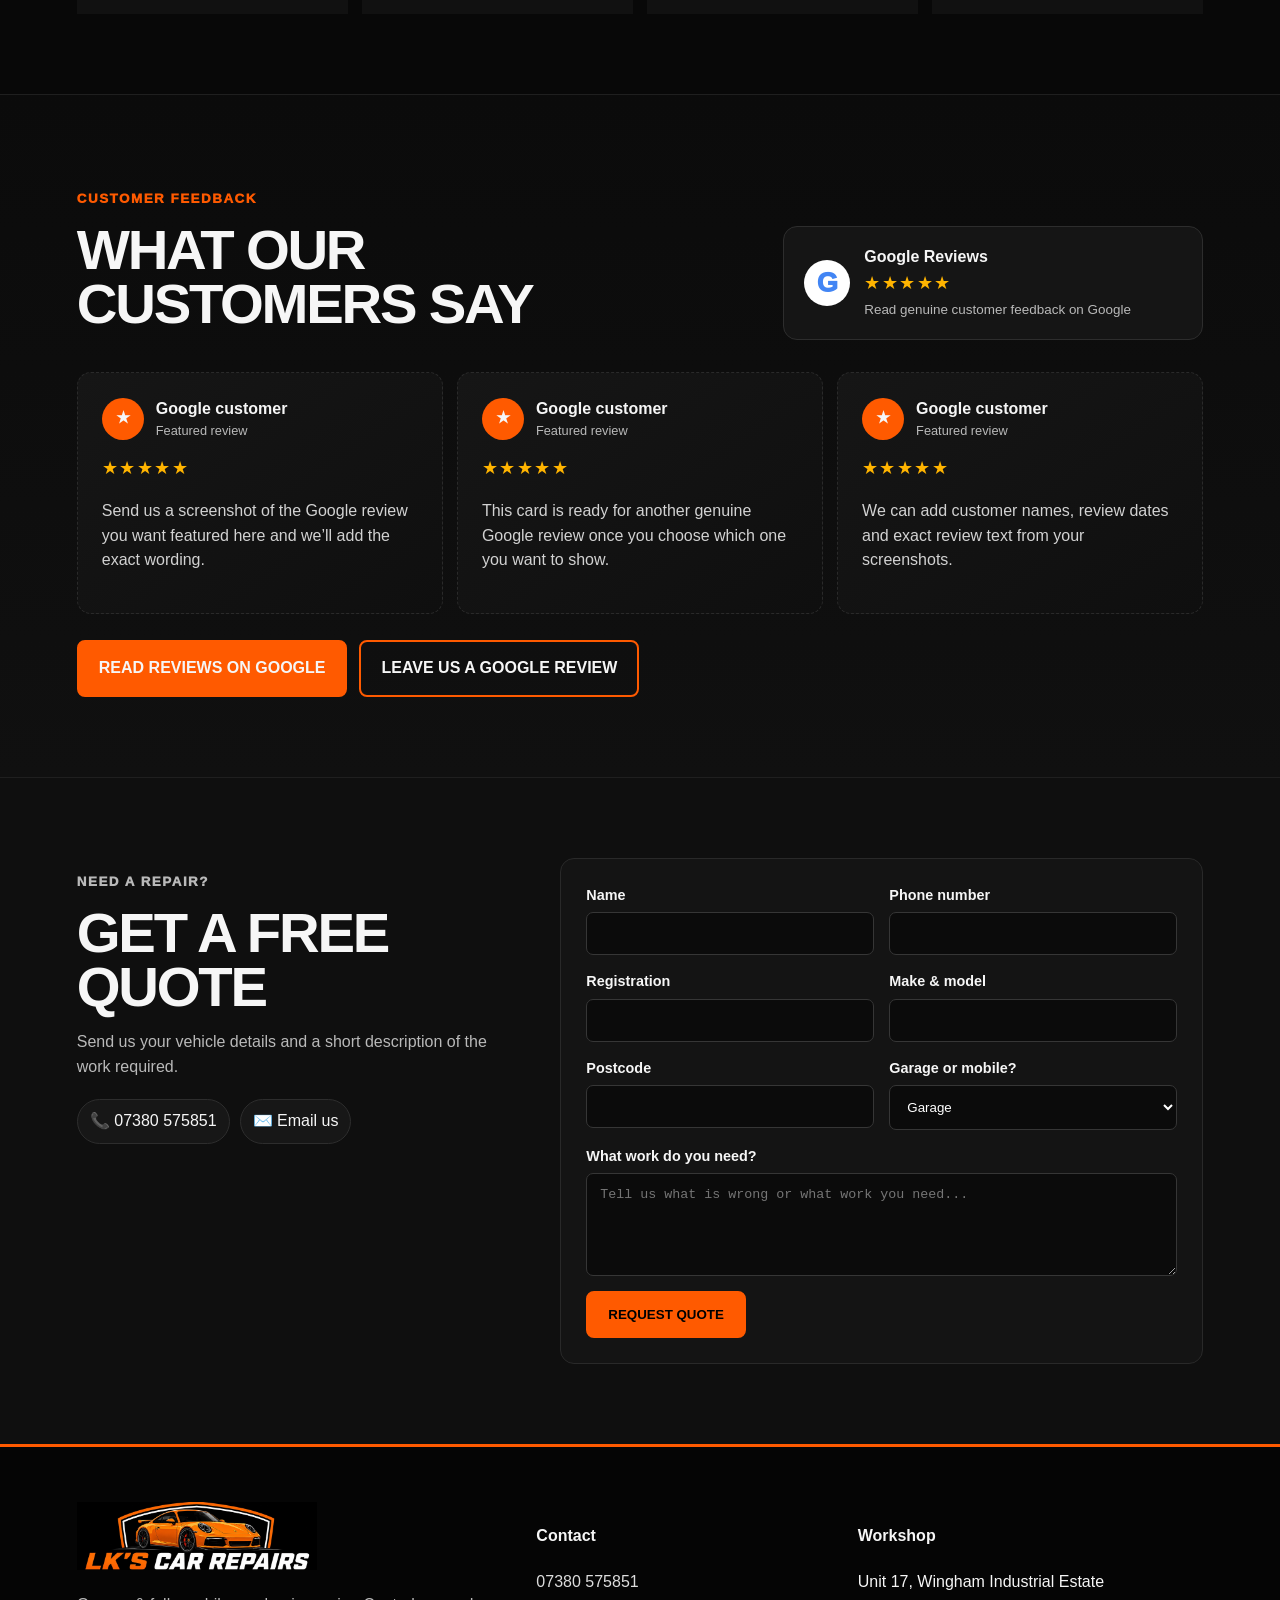
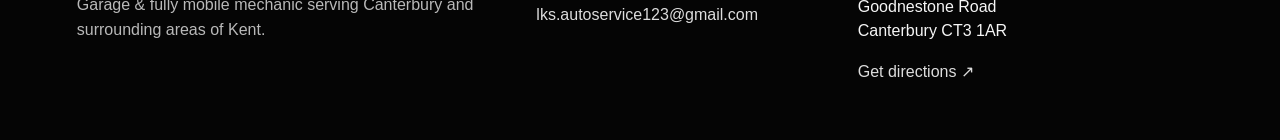
==== commit d20d39fe: "Add files via upload" ====
--- a/index.html
+++ b/index.html
@@ -21,6 +21,7 @@
     <a href="#services">Services</a>
     <a href="#mobile">Mobile</a>
     <a href="#about">Why Us</a>
+    <a href="#reviews">Reviews</a>
     <a href="#quote">Quote</a>
     <a href="#contact">Contact</a>
   </nav>
@@ -123,6 +124,47 @@
     <article><span>02</span><h3>Competitive pricing</h3><p>Clear quotes and sensible repair options wherever possible.</p></article>
     <article><span>03</span><h3>Wide range of work</h3><p>Servicing, clutches, cambelts, welding, diagnostics and much more.</p></article>
     <article><span>04</span><h3>Garage + mobile</h3><p>Choose the workshop or ask whether your repair can be carried out at your location.</p></article>
+  </div>
+</section>
+
+
+<section class="reviews-section" id="reviews">
+  <div class="reviews-head">
+    <div>
+      <p class="eyebrow">Customer feedback</p>
+      <h2>What our customers say</h2>
+    </div>
+    <div class="google-rating">
+      <div class="g-mark">G</div>
+      <div>
+        <strong>Google Reviews</strong>
+        <div class="stars" aria-label="5 out of 5 stars">★★★★★</div>
+        <span>Read genuine customer feedback on Google</span>
+      </div>
+    </div>
+  </div>
+
+  <div class="review-grid">
+    <article class="review-card placeholder-review">
+      <div class="review-top"><div class="avatar">★</div><div><strong>Google customer</strong><span>Featured review</span></div></div>
+      <div class="stars">★★★★★</div>
+      <p>Send us a screenshot of the Google review you want featured here and we’ll add the exact wording.</p>
+    </article>
+    <article class="review-card placeholder-review">
+      <div class="review-top"><div class="avatar">★</div><div><strong>Google customer</strong><span>Featured review</span></div></div>
+      <div class="stars">★★★★★</div>
+      <p>This card is ready for another genuine Google review once you choose which one you want to show.</p>
+    </article>
+    <article class="review-card placeholder-review">
+      <div class="review-top"><div class="avatar">★</div><div><strong>Google customer</strong><span>Featured review</span></div></div>
+      <div class="stars">★★★★★</div>
+      <p>We can add customer names, review dates and exact review text from your screenshots.</p>
+    </article>
+  </div>
+
+  <div class="review-actions">
+    <a class="btn primary" href="https://www.google.com/maps/place/LK'S+CAR+REPAIRS+%26+AUTO+SERVICES/data=!4m2!3m1!1s0x0:0x40a09bfc439353e8?sa=X&ved=1t:2428&ictx=111" target="_blank" rel="noopener">Read reviews on Google</a>
+    <a class="btn secondary google-outline" href="https://www.google.com/maps/place/LK'S+CAR+REPAIRS+%26+AUTO+SERVICES/data=!4m2!3m1!1s0x0:0x40a09bfc439353e8?sa=X&ved=1t:2428&ictx=111" target="_blank" rel="noopener">Leave us a Google review</a>
   </div>
 </section>
 
--- a/styles.css
+++ b/styles.css
@@ -104,3 +104,19 @@
   .mobile-bar a{padding:14px;text-align:center;font-weight:900;text-transform:uppercase}
   .mobile-bar a:last-child{background:var(--orange)}
 }
+
+.reviews-section{padding:80px max(6vw,36px);background:linear-gradient(180deg,#0b0b0b,#101010);border-top:1px solid #1f1f1f;border-bottom:1px solid #1f1f1f}
+.reviews-head{display:grid;grid-template-columns:1.1fr .9fr;gap:40px;align-items:end;margin-bottom:32px}
+.reviews-head h2{font-size:clamp(2.4rem,4.4vw,4.4rem);line-height:.96;margin:.15em 0;text-transform:uppercase;letter-spacing:-.04em}
+.google-rating{justify-self:end;display:flex;align-items:center;gap:14px;min-width:min(100%,420px);background:#151515;border:1px solid #2d2d2d;border-radius:14px;padding:18px 20px}
+.g-mark{width:46px;height:46px;border-radius:50%;display:grid;place-items:center;background:#fff;color:#4285f4;font-size:1.7rem;font-weight:1000}
+.google-rating strong,.google-rating span{display:block}.google-rating span{color:var(--muted);font-size:.84rem;margin-top:2px}
+.stars{color:#ffb400;letter-spacing:.08em;font-size:1.12rem}
+.review-grid{display:grid;grid-template-columns:repeat(3,1fr);gap:14px}
+.review-card{background:linear-gradient(145deg,#161616,#0f0f0f);border:1px solid #2a2a2a;border-radius:14px;padding:24px;min-height:230px}
+.review-top{display:flex;align-items:center;gap:12px;margin-bottom:14px}.review-top strong,.review-top span{display:block}.review-top span{font-size:.8rem;color:var(--muted)}
+.avatar{width:42px;height:42px;border-radius:50%;display:grid;place-items:center;background:var(--orange);font-weight:1000}
+.review-card p{color:#d2d2d2}.placeholder-review{border-style:dashed}
+.review-actions{display:flex;gap:12px;flex-wrap:wrap;margin-top:26px}.google-outline{background:transparent}
+@media(max-width:980px){.reviews-head{grid-template-columns:1fr}.google-rating{justify-self:start}.review-grid{grid-template-columns:1fr}}
+@media(max-width:720px){.reviews-section{padding:56px 6%}}
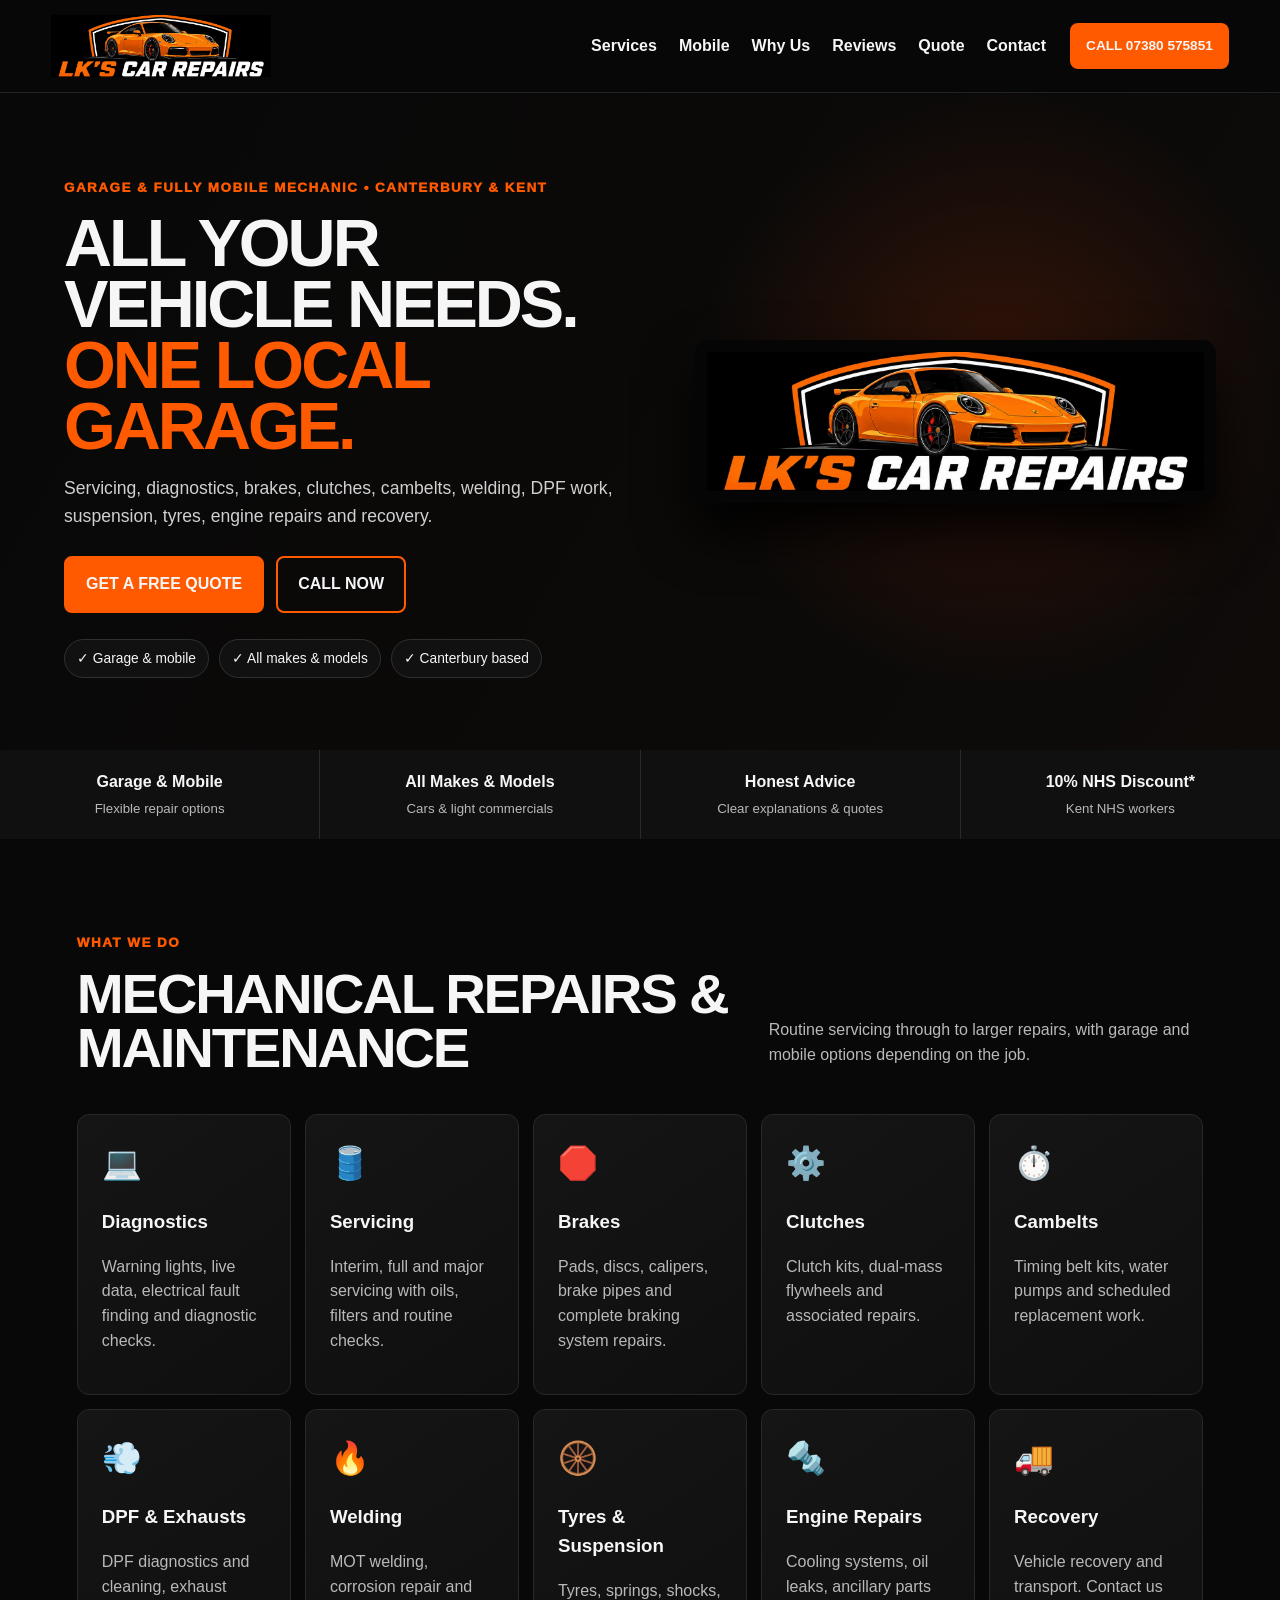
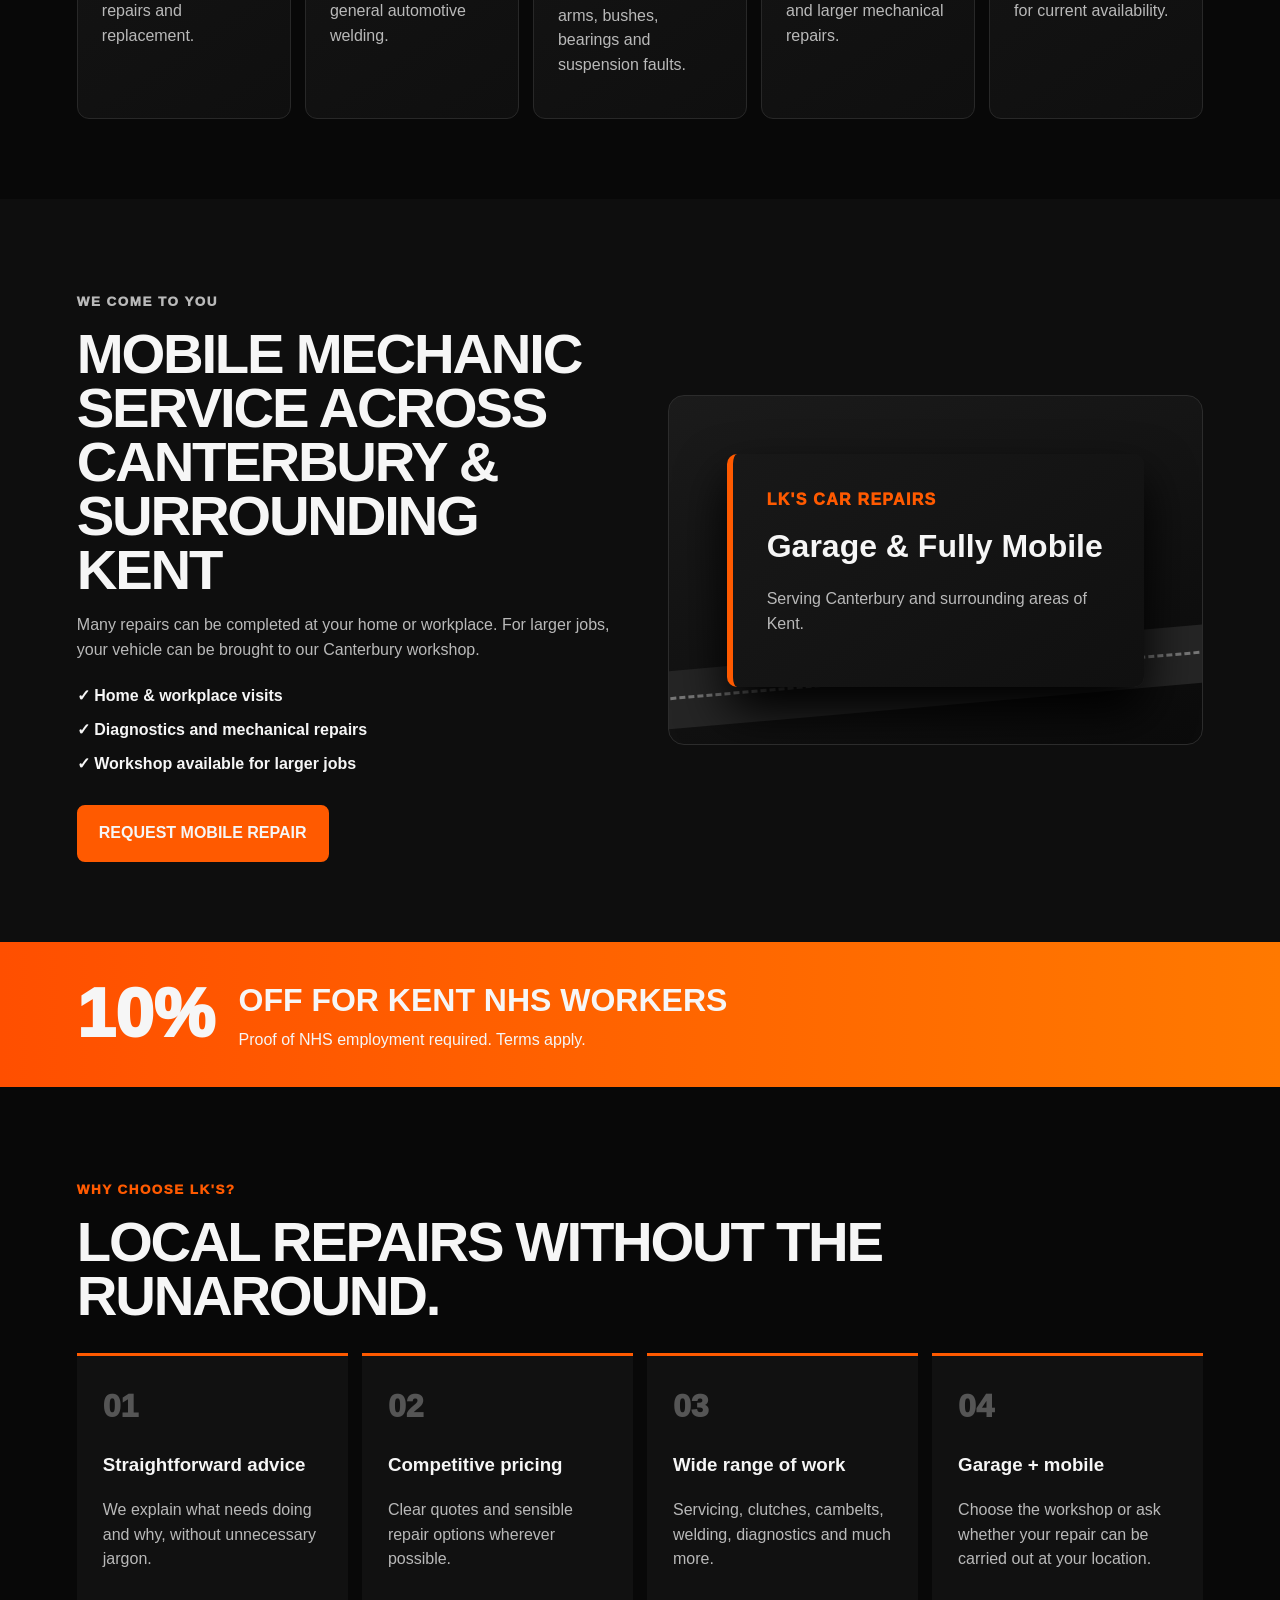
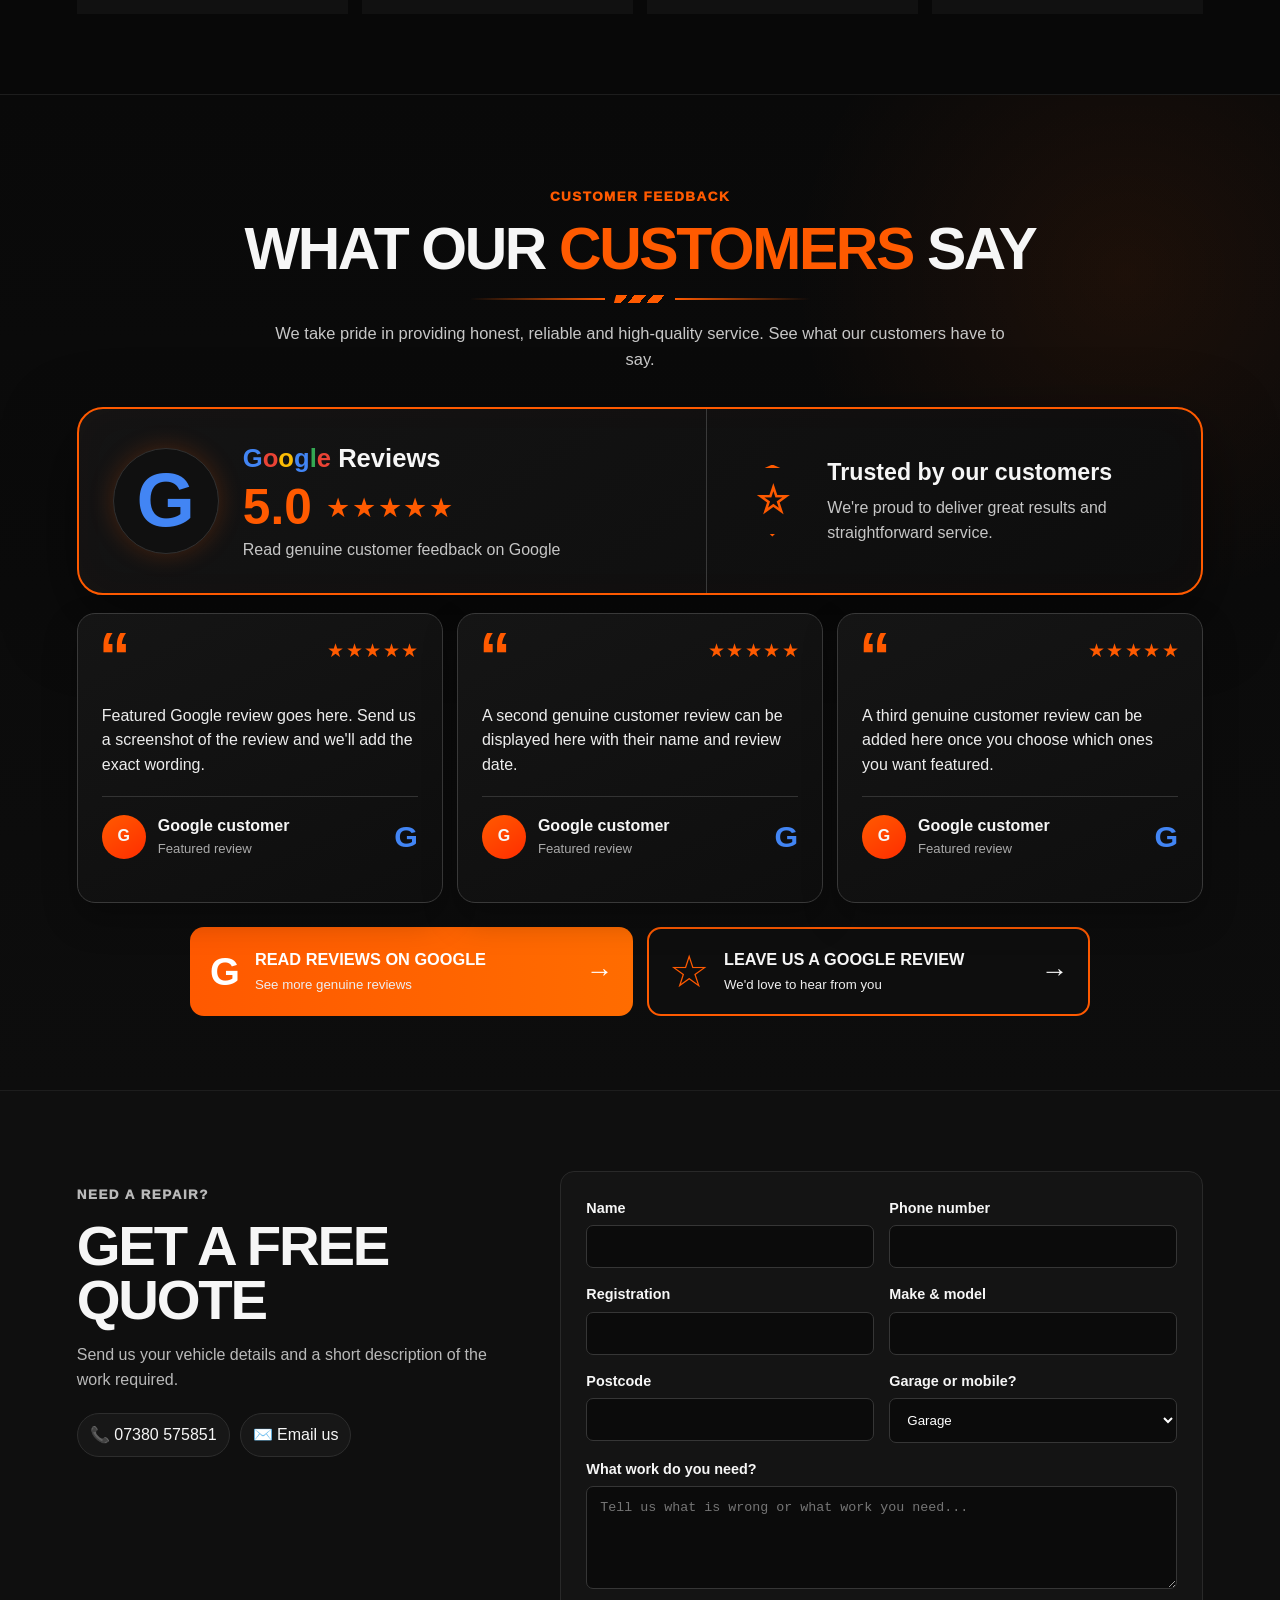
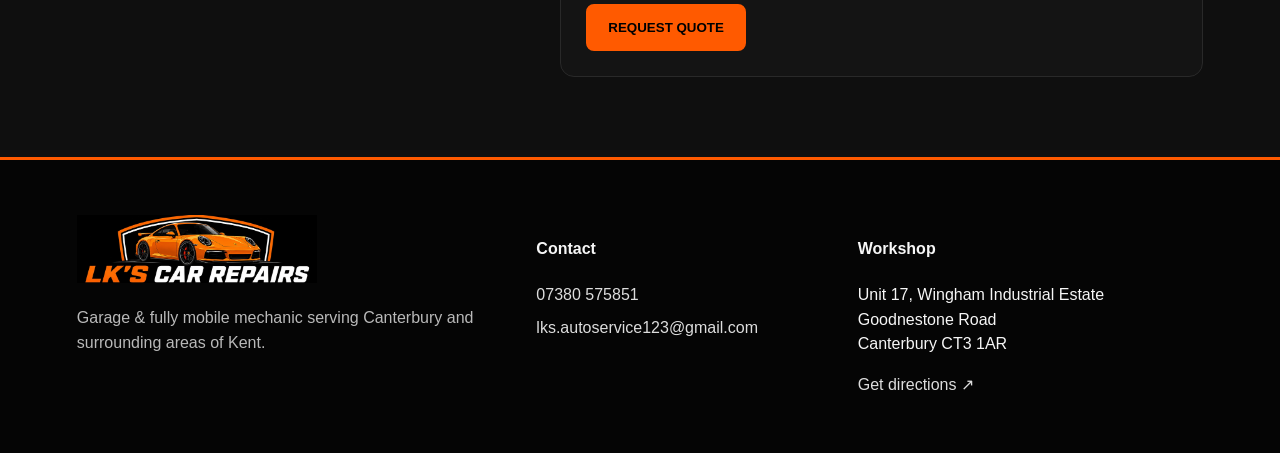
==== commit f95ca280: "Add files via upload" ====
--- a/index.html
+++ b/index.html
@@ -128,43 +128,85 @@
 </section>
 
 
-<section class="reviews-section" id="reviews">
-  <div class="reviews-head">
-    <div>
-      <p class="eyebrow">Customer feedback</p>
-      <h2>What our customers say</h2>
-    </div>
-    <div class="google-rating">
-      <div class="g-mark">G</div>
+
+<section class="reviews-showcase" id="reviews">
+  <div class="reviews-title">
+    <p class="eyebrow">Customer feedback</p>
+    <h2>What our <span>customers</span> say</h2>
+    <div class="reviews-rule"><i></i><b></b><i></i></div>
+    <p>We take pride in providing honest, reliable and high-quality service. See what our customers have to say.</p>
+  </div>
+
+  <div class="google-bubble">
+    <div class="google-main">
+      <div class="google-g" aria-hidden="true">
+        <span class="g-blue">G</span>
+      </div>
+      <div class="google-copy">
+        <div class="google-word">
+          <span class="blue">G</span><span class="red">o</span><span class="yellow">o</span><span class="blue">g</span><span class="green">l</span><span class="red">e</span>
+          <strong> Reviews</strong>
+        </div>
+        <div class="rating-line"><strong>5.0</strong><span>★★★★★</span></div>
+        <p>Read genuine customer feedback on Google</p>
+      </div>
+    </div>
+
+    <div class="trust-panel">
+      <div class="shield">☆</div>
       <div>
-        <strong>Google Reviews</strong>
-        <div class="stars" aria-label="5 out of 5 stars">★★★★★</div>
-        <span>Read genuine customer feedback on Google</span>
-      </div>
-    </div>
-  </div>
-
-  <div class="review-grid">
-    <article class="review-card placeholder-review">
-      <div class="review-top"><div class="avatar">★</div><div><strong>Google customer</strong><span>Featured review</span></div></div>
+        <strong>Trusted by our customers</strong>
+        <p>We're proud to deliver great results and straightforward service.</p>
+      </div>
+    </div>
+  </div>
+
+  <div class="review-grid premium-reviews">
+    <article class="review-card premium-card">
+      <div class="quote-mark">“</div>
       <div class="stars">★★★★★</div>
-      <p>Send us a screenshot of the Google review you want featured here and we’ll add the exact wording.</p>
+      <p class="review-placeholder">Featured Google review goes here. Send us a screenshot of the review and we'll add the exact wording.</p>
+      <div class="review-footer">
+        <div class="review-avatar">G</div>
+        <div><strong>Google customer</strong><span>Featured review</span></div>
+        <div class="mini-g">G</div>
+      </div>
     </article>
-    <article class="review-card placeholder-review">
-      <div class="review-top"><div class="avatar">★</div><div><strong>Google customer</strong><span>Featured review</span></div></div>
+
+    <article class="review-card premium-card">
+      <div class="quote-mark">“</div>
       <div class="stars">★★★★★</div>
-      <p>This card is ready for another genuine Google review once you choose which one you want to show.</p>
+      <p class="review-placeholder">A second genuine customer review can be displayed here with their name and review date.</p>
+      <div class="review-footer">
+        <div class="review-avatar">G</div>
+        <div><strong>Google customer</strong><span>Featured review</span></div>
+        <div class="mini-g">G</div>
+      </div>
     </article>
-    <article class="review-card placeholder-review">
-      <div class="review-top"><div class="avatar">★</div><div><strong>Google customer</strong><span>Featured review</span></div></div>
+
+    <article class="review-card premium-card">
+      <div class="quote-mark">“</div>
       <div class="stars">★★★★★</div>
-      <p>We can add customer names, review dates and exact review text from your screenshots.</p>
+      <p class="review-placeholder">A third genuine customer review can be added here once you choose which ones you want featured.</p>
+      <div class="review-footer">
+        <div class="review-avatar">G</div>
+        <div><strong>Google customer</strong><span>Featured review</span></div>
+        <div class="mini-g">G</div>
+      </div>
     </article>
   </div>
 
-  <div class="review-actions">
-    <a class="btn primary" href="https://www.google.com/maps/place/LK'S+CAR+REPAIRS+%26+AUTO+SERVICES/data=!4m2!3m1!1s0x0:0x40a09bfc439353e8?sa=X&ved=1t:2428&ictx=111" target="_blank" rel="noopener">Read reviews on Google</a>
-    <a class="btn secondary google-outline" href="https://www.google.com/maps/place/LK'S+CAR+REPAIRS+%26+AUTO+SERVICES/data=!4m2!3m1!1s0x0:0x40a09bfc439353e8?sa=X&ved=1t:2428&ictx=111" target="_blank" rel="noopener">Leave us a Google review</a>
+  <div class="review-actions premium-actions">
+    <a class="review-btn review-btn-primary" href="https://www.google.com/maps/place/LK'S+CAR+REPAIRS+%26+AUTO+SERVICES/data=!4m2!3m1!1s0x0:0x40a09bfc439353e8?sa=X&ved=1t:2428&ictx=111" target="_blank" rel="noopener">
+      <span class="button-g">G</span>
+      <span><strong>Read reviews on Google</strong><small>See more genuine reviews</small></span>
+      <b>→</b>
+    </a>
+    <a class="review-btn review-btn-outline" href="https://www.google.com/maps/place/LK'S+CAR+REPAIRS+%26+AUTO+SERVICES/data=!4m2!3m1!1s0x0:0x40a09bfc439353e8?sa=X&ved=1t:2428&ictx=111" target="_blank" rel="noopener">
+      <span class="button-star">☆</span>
+      <span><strong>Leave us a Google review</strong><small>We'd love to hear from you</small></span>
+      <b>→</b>
+    </a>
   </div>
 </section>
 
--- a/styles.css
+++ b/styles.css
@@ -120,3 +120,103 @@
 .review-actions{display:flex;gap:12px;flex-wrap:wrap;margin-top:26px}.google-outline{background:transparent}
 @media(max-width:980px){.reviews-head{grid-template-columns:1fr}.google-rating{justify-self:start}.review-grid{grid-template-columns:1fr}}
 @media(max-width:720px){.reviews-section{padding:56px 6%}}
+
+/* V6 premium Google reviews */
+.reviews-showcase{
+  padding:78px max(6vw,36px) 74px;
+  background:
+    radial-gradient(circle at 88% 18%,rgba(255,90,0,.08),transparent 24%),
+    linear-gradient(180deg,#090909,#0d0d0d);
+  border-top:1px solid #1d1d1d;
+  border-bottom:1px solid #1d1d1d
+}
+.reviews-title{text-align:center;max-width:920px;margin:0 auto 34px}
+.reviews-title h2{
+  margin:.12em 0 .15em;
+  font-size:clamp(2.5rem,4.6vw,4.8rem);
+  line-height:.96;
+  text-transform:uppercase;
+  letter-spacing:-.04em
+}
+.reviews-title h2 span{color:var(--orange)}
+.reviews-title>p:last-child{color:#c7c7c7;font-size:1.03rem;margin:12px auto 0;max-width:760px}
+.reviews-rule{display:flex;align-items:center;justify-content:center;gap:10px;margin:18px auto;width:min(340px,80%)}
+.reviews-rule i{height:2px;background:linear-gradient(90deg,transparent,var(--orange));flex:1}
+.reviews-rule i:last-child{background:linear-gradient(90deg,var(--orange),transparent)}
+.reviews-rule b{width:50px;height:8px;background:repeating-linear-gradient(120deg,var(--orange) 0 10px,transparent 10px 16px);transform:skewX(-15deg)}
+
+.google-bubble{
+  max-width:1240px;margin:0 auto 18px;
+  display:grid;grid-template-columns:1.12fr .88fr;
+  background:linear-gradient(145deg,#141414,#0d0d0d);
+  border:2px solid var(--orange);
+  border-radius:26px;
+  box-shadow:0 24px 70px rgba(0,0,0,.5),inset 0 0 40px rgba(255,90,0,.025);
+  overflow:hidden
+}
+.google-main,.trust-panel{display:flex;align-items:center;gap:24px;padding:30px 34px}
+.google-main{border-right:1px solid #3a3a3a}
+.google-g{
+  flex:0 0 106px;width:106px;height:106px;border-radius:50%;
+  display:grid;place-items:center;background:#101010;
+  border:1px solid #303030;box-shadow:0 0 24px rgba(255,90,0,.22)
+}
+.google-g .g-blue{font-size:4.7rem;font-weight:900;color:#4285f4;line-height:1}
+.google-word{font-size:1.6rem;white-space:nowrap}
+.google-word span{font-weight:800}.google-word .blue{color:#4285f4}.google-word .red{color:#ea4335}.google-word .yellow{color:#fbbc05}.google-word .green{color:#34a853}
+.rating-line{display:flex;align-items:center;gap:14px;margin:5px 0}
+.rating-line strong{font-size:3.1rem;color:var(--orange);line-height:1}
+.rating-line span{color:var(--orange);font-size:1.7rem;letter-spacing:.07em}
+.google-copy p,.trust-panel p{margin:5px 0 0;color:#c6c6c6}
+.trust-panel .shield{
+  flex:0 0 62px;width:62px;height:72px;
+  display:grid;place-items:center;color:var(--orange);
+  border:3px solid var(--orange);
+  clip-path:polygon(50% 0,92% 16%,92% 65%,50% 100%,8% 65%,8% 16%);
+  font-size:2.3rem;font-weight:900
+}
+.trust-panel strong{font-size:1.45rem}
+
+.premium-reviews{max-width:1240px;margin:0 auto;grid-template-columns:repeat(3,1fr)}
+.premium-card{
+  position:relative;min-height:290px;padding:26px 24px 20px;
+  border:1px solid #393939!important;border-radius:18px!important;
+  background:linear-gradient(155deg,#151515,#0e0e0e)!important;
+  box-shadow:0 16px 34px rgba(0,0,0,.28)
+}
+.premium-card .quote-mark{position:absolute;left:21px;top:10px;color:var(--orange);font-size:4rem;font-weight:900;line-height:1}
+.premium-card>.stars{position:absolute;right:22px;top:22px;color:var(--orange);font-size:1.18rem}
+.premium-card>p{margin:64px 0 18px;color:#ededed;font-size:1rem;line-height:1.55}
+.review-footer{margin-top:auto;padding-top:16px;border-top:1px solid #333;display:grid;grid-template-columns:auto 1fr auto;align-items:center;gap:12px}
+.review-footer strong,.review-footer span{display:block}.review-footer span{color:#aaa;font-size:.82rem}
+.review-avatar{width:44px;height:44px;border-radius:50%;display:grid;place-items:center;background:linear-gradient(145deg,var(--orange),#ff2d00);font-weight:900}
+.mini-g{font-size:1.9rem;font-weight:900;color:#4285f4}
+
+.premium-actions{max-width:900px;margin:24px auto 0;display:grid;grid-template-columns:1fr 1fr;gap:14px}
+.review-btn{
+  min-height:88px;display:grid;grid-template-columns:auto 1fr auto;align-items:center;gap:15px;
+  padding:15px 20px;border-radius:14px;text-transform:none!important;
+  transition:.2s ease
+}
+.review-btn:hover{transform:translateY(-2px)}
+.review-btn-primary{background:linear-gradient(90deg,#ff5900,#ff6c00);color:white}
+.review-btn-outline{border:2px solid var(--orange);background:#0e0e0e}
+.review-btn strong,.review-btn small{display:block}.review-btn strong{text-transform:uppercase;font-size:1.02rem}.review-btn small{font-size:.83rem;margin-top:2px;color:#eee}
+.button-g{font-size:2.4rem;font-weight:900}.button-star{font-size:2.8rem;color:var(--orange);line-height:1}.review-btn b{font-size:1.7rem;color:inherit}
+
+@media(max-width:980px){
+  .google-bubble{grid-template-columns:1fr}
+  .google-main{border-right:0;border-bottom:1px solid #333}
+  .premium-reviews{grid-template-columns:1fr}
+}
+@media(max-width:720px){
+  .reviews-showcase{padding:56px 6%}
+  .google-main,.trust-panel{padding:24px 20px}
+  .google-main{align-items:flex-start}
+  .google-g{width:74px;height:74px;flex-basis:74px}.google-g .g-blue{font-size:3.2rem}
+  .google-word{font-size:1.2rem;white-space:normal}
+  .rating-line{flex-wrap:wrap;gap:8px}.rating-line strong{font-size:2.35rem}.rating-line span{font-size:1.2rem}
+  .trust-panel .shield{width:48px;height:56px;flex-basis:48px}
+  .trust-panel strong{font-size:1.12rem}
+  .premium-actions{grid-template-columns:1fr}
+}
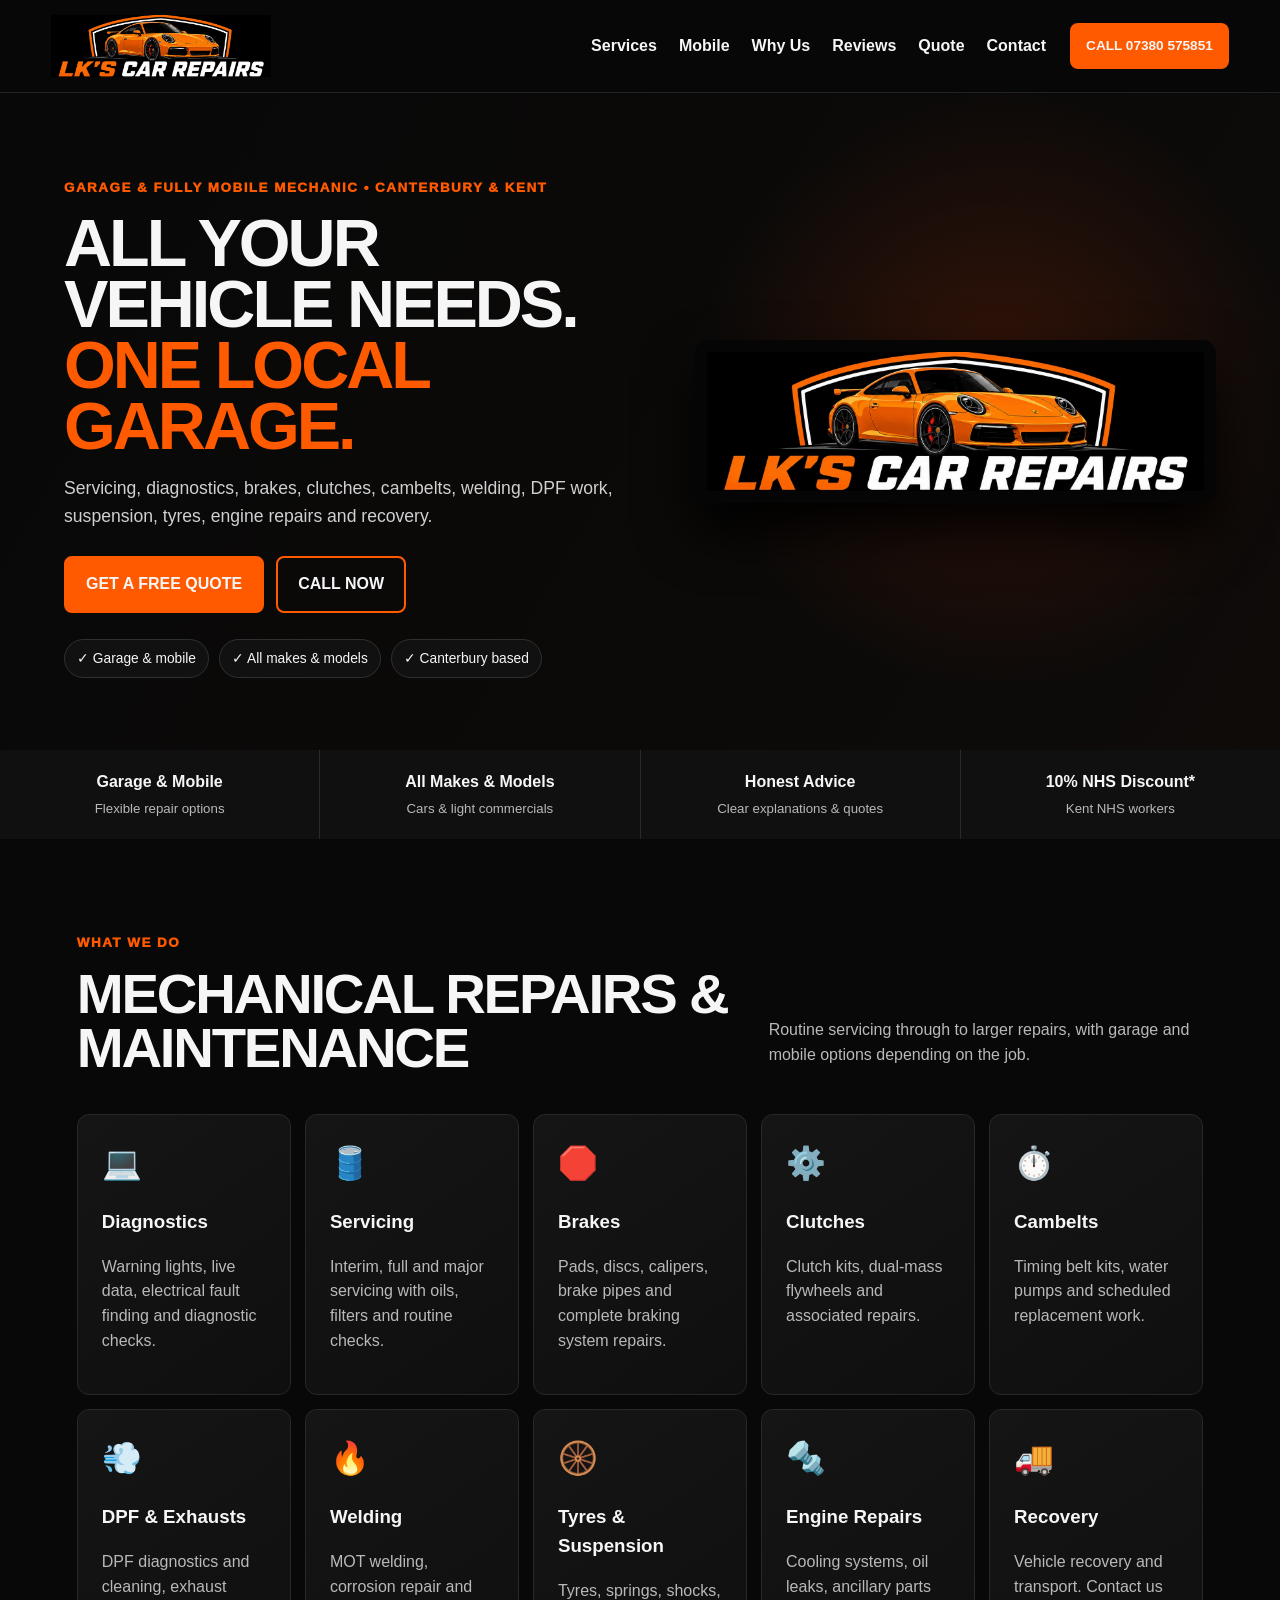
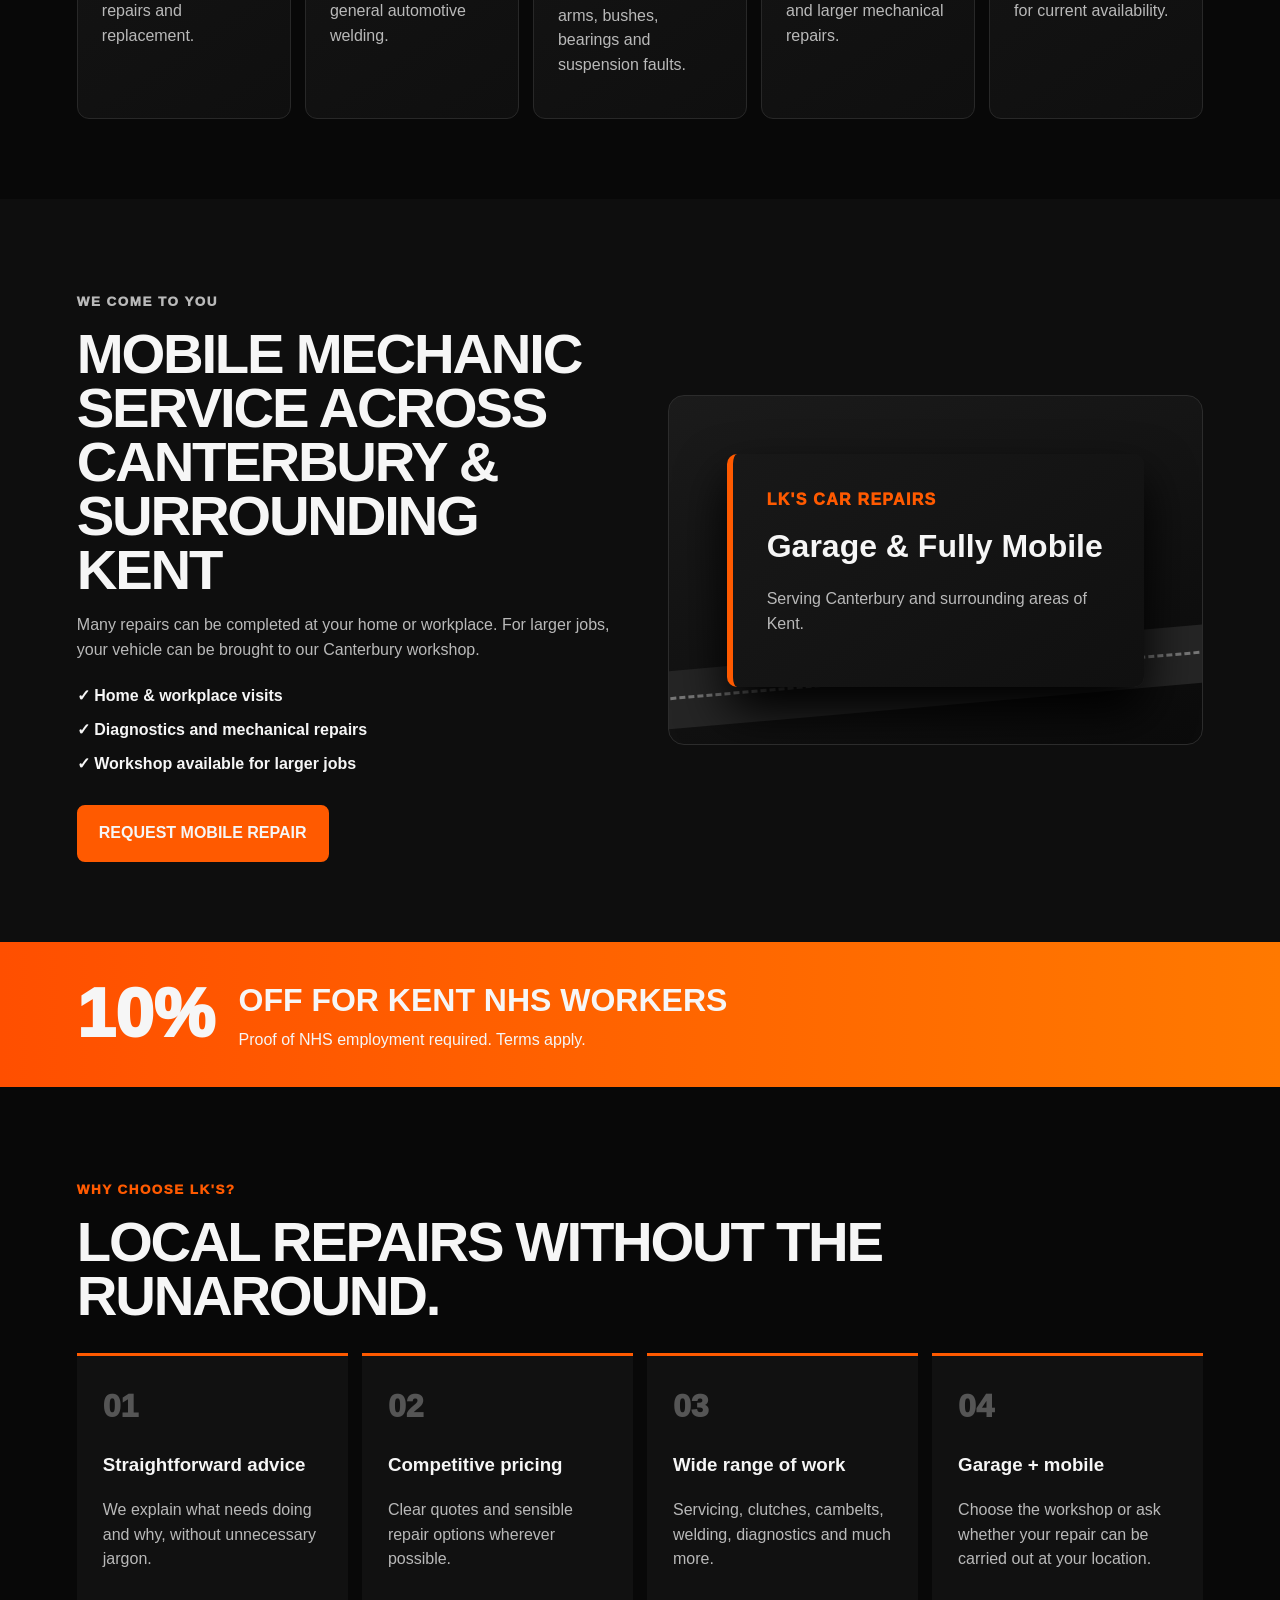
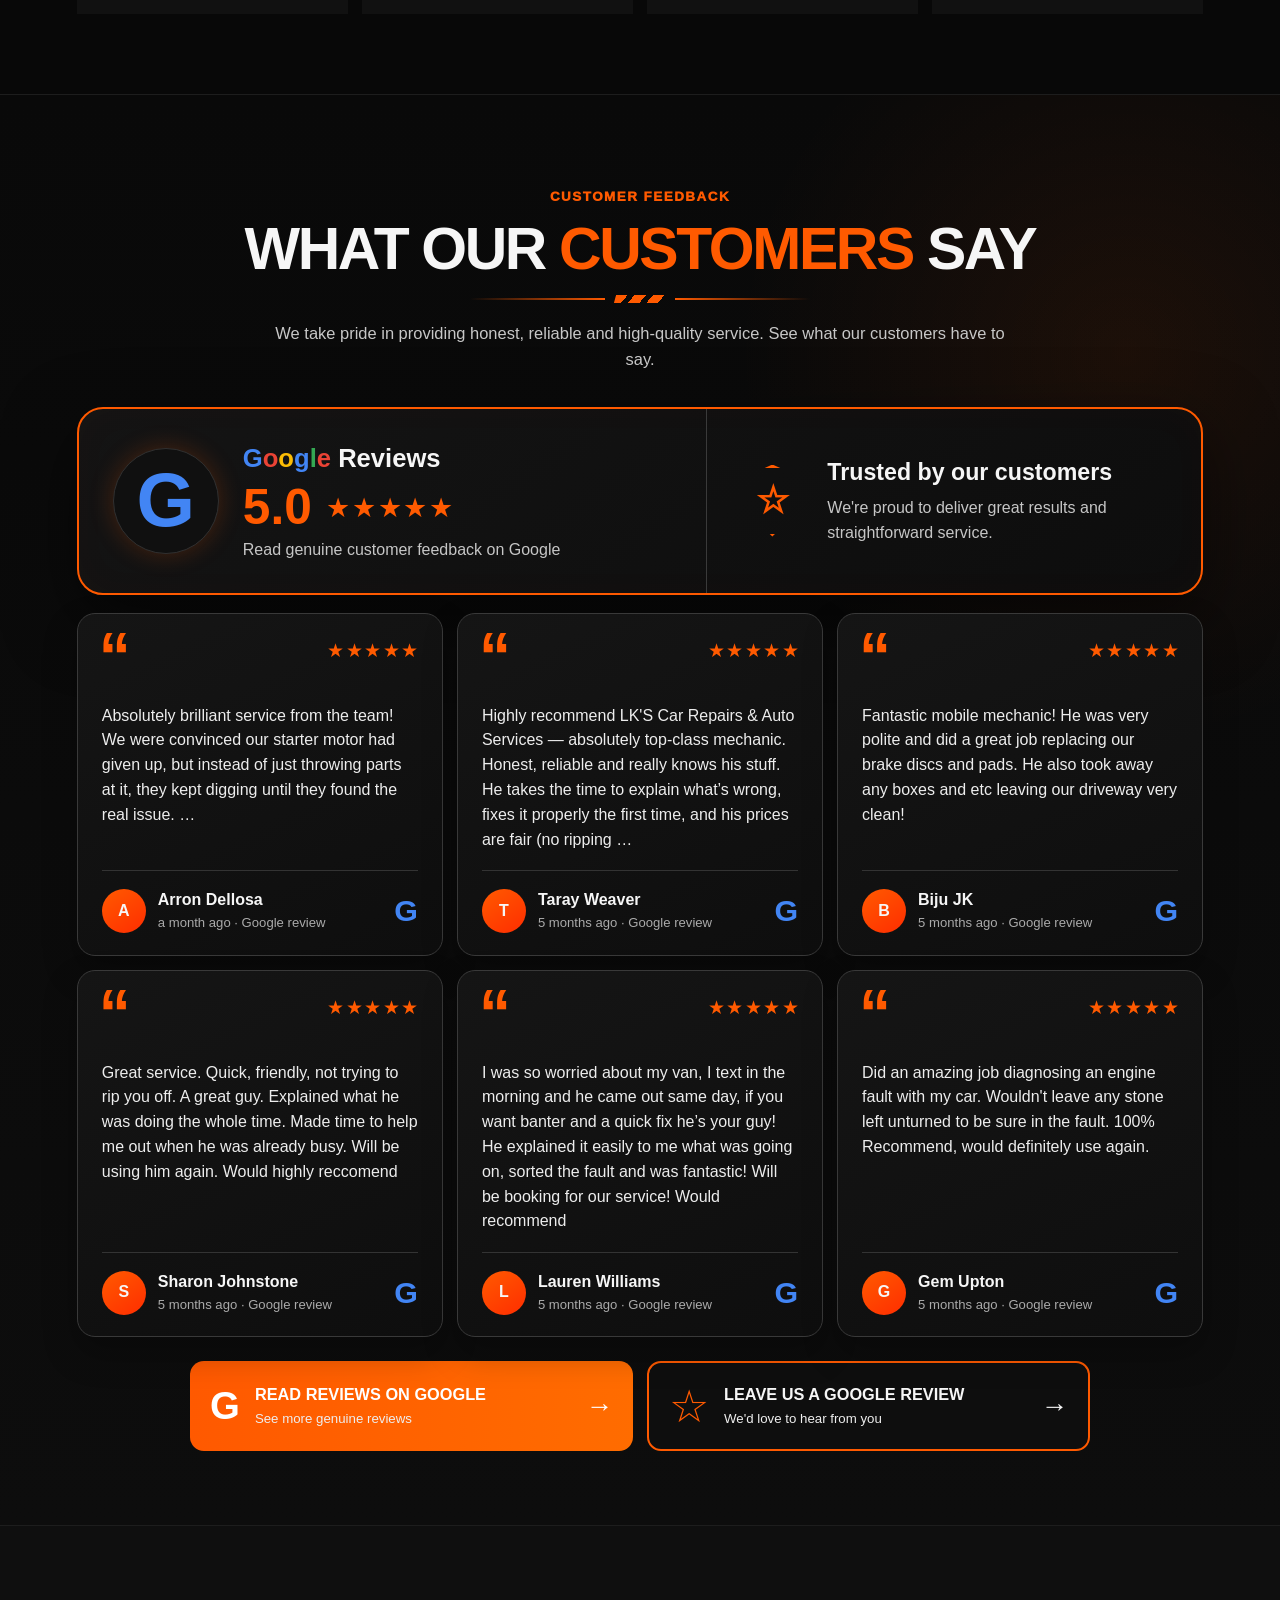
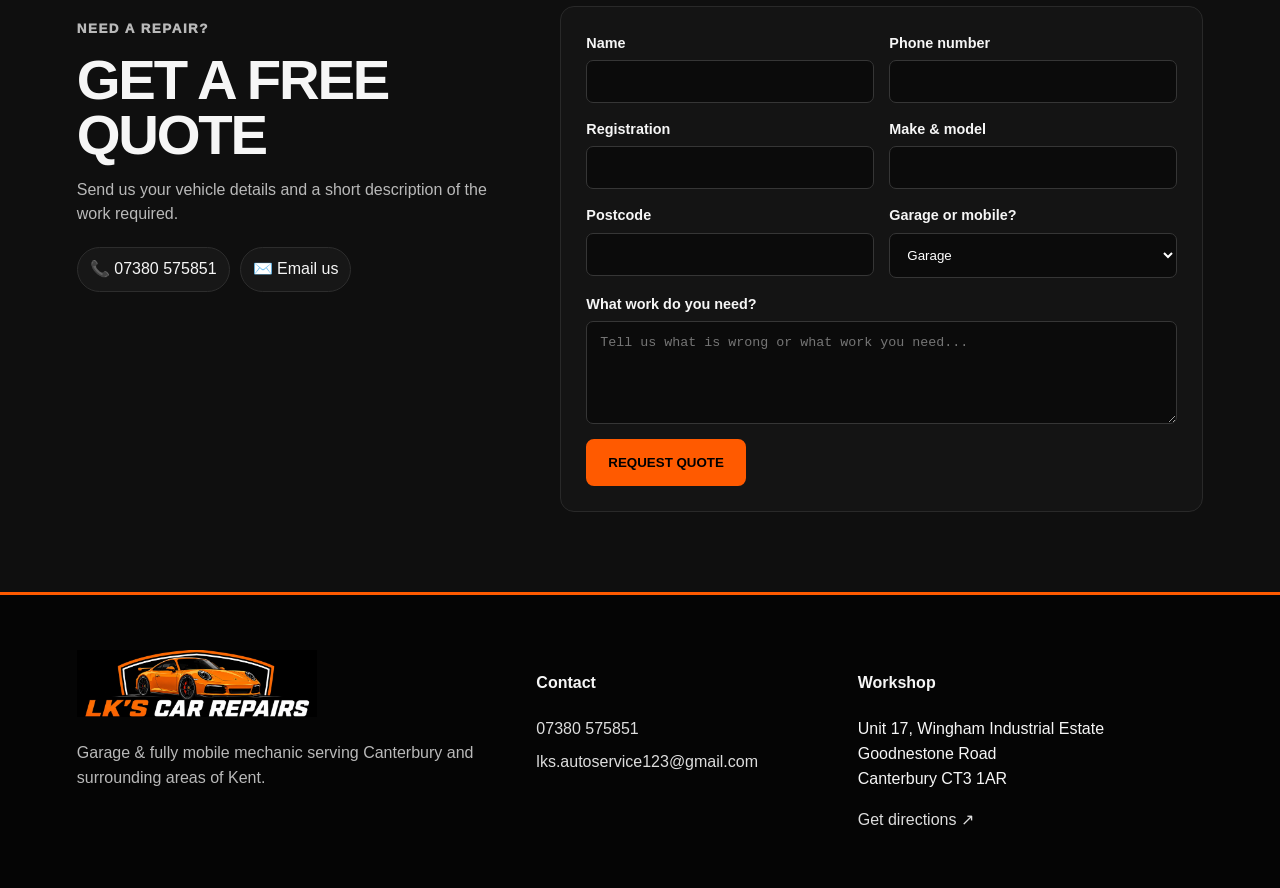
==== commit 06efa002: "Add files via upload" ====
--- a/index.html
+++ b/index.html
@@ -162,35 +162,69 @@
   </div>
 
   <div class="review-grid premium-reviews">
-    <article class="review-card premium-card">
-      <div class="quote-mark">“</div>
-      <div class="stars">★★★★★</div>
-      <p class="review-placeholder">Featured Google review goes here. Send us a screenshot of the review and we'll add the exact wording.</p>
+
+    <article class="review-card premium-card">
+      <div class="quote-mark">“</div>
+      <div class="stars" aria-label="5 out of 5 stars">★★★★★</div>
+      <p>Absolutely brilliant service from the team! We were convinced our starter motor had given up, but instead of just throwing parts at it, they kept digging until they found the real issue. …</p>
+      <div class="review-footer">
+        <div class="review-avatar">A</div>
+        <div><strong>Arron Dellosa</strong><span>a month ago · Google review</span></div>
+        <div class="mini-g">G</div>
+      </div>
+    </article>
+
+    <article class="review-card premium-card">
+      <div class="quote-mark">“</div>
+      <div class="stars" aria-label="5 out of 5 stars">★★★★★</div>
+      <p>Highly recommend LK&#x27;S Car Repairs &amp; Auto Services — absolutely top-class mechanic. Honest, reliable and really knows his stuff. He takes the time to explain what’s wrong, fixes it properly the first time, and his prices are fair (no ripping …</p>
+      <div class="review-footer">
+        <div class="review-avatar">T</div>
+        <div><strong>Taray Weaver</strong><span>5 months ago · Google review</span></div>
+        <div class="mini-g">G</div>
+      </div>
+    </article>
+
+    <article class="review-card premium-card">
+      <div class="quote-mark">“</div>
+      <div class="stars" aria-label="5 out of 5 stars">★★★★★</div>
+      <p>Fantastic mobile mechanic! He was very polite and did a great job replacing our brake discs and pads. He also took away any boxes and etc leaving our driveway very clean!</p>
+      <div class="review-footer">
+        <div class="review-avatar">B</div>
+        <div><strong>Biju JK</strong><span>5 months ago · Google review</span></div>
+        <div class="mini-g">G</div>
+      </div>
+    </article>
+
+    <article class="review-card premium-card">
+      <div class="quote-mark">“</div>
+      <div class="stars" aria-label="5 out of 5 stars">★★★★★</div>
+      <p>Great service. Quick, friendly, not trying to rip you off. A great guy. Explained what he was doing the whole time. Made time to help me out when he was already busy. Will be using him again. Would highly reccomend</p>
+      <div class="review-footer">
+        <div class="review-avatar">S</div>
+        <div><strong>Sharon Johnstone</strong><span>5 months ago · Google review</span></div>
+        <div class="mini-g">G</div>
+      </div>
+    </article>
+
+    <article class="review-card premium-card">
+      <div class="quote-mark">“</div>
+      <div class="stars" aria-label="5 out of 5 stars">★★★★★</div>
+      <p>I was so worried about my van, I text in the morning and he came out same day, if you want banter and a quick fix he’s your guy! He explained it easily to me what was going on, sorted the fault and was fantastic! Will be booking for our service! Would recommend</p>
+      <div class="review-footer">
+        <div class="review-avatar">L</div>
+        <div><strong>Lauren Williams</strong><span>5 months ago · Google review</span></div>
+        <div class="mini-g">G</div>
+      </div>
+    </article>
+
+    <article class="review-card premium-card">
+      <div class="quote-mark">“</div>
+      <div class="stars" aria-label="5 out of 5 stars">★★★★★</div>
+      <p>Did an amazing job diagnosing an engine fault with my car. Wouldn&#x27;t leave any stone left unturned to be sure in the fault. 100% Recommend, would definitely use again.</p>
       <div class="review-footer">
         <div class="review-avatar">G</div>
-        <div><strong>Google customer</strong><span>Featured review</span></div>
-        <div class="mini-g">G</div>
-      </div>
-    </article>
-
-    <article class="review-card premium-card">
-      <div class="quote-mark">“</div>
-      <div class="stars">★★★★★</div>
-      <p class="review-placeholder">A second genuine customer review can be displayed here with their name and review date.</p>
-      <div class="review-footer">
-        <div class="review-avatar">G</div>
-        <div><strong>Google customer</strong><span>Featured review</span></div>
-        <div class="mini-g">G</div>
-      </div>
-    </article>
-
-    <article class="review-card premium-card">
-      <div class="quote-mark">“</div>
-      <div class="stars">★★★★★</div>
-      <p class="review-placeholder">A third genuine customer review can be added here once you choose which ones you want featured.</p>
-      <div class="review-footer">
-        <div class="review-avatar">G</div>
-        <div><strong>Google customer</strong><span>Featured review</span></div>
+        <div><strong>Gem Upton</strong><span>5 months ago · Google review</span></div>
         <div class="mini-g">G</div>
       </div>
     </article>
--- a/styles.css
+++ b/styles.css
@@ -220,3 +220,10 @@
   .trust-panel strong{font-size:1.12rem}
   .premium-actions{grid-template-columns:1fr}
 }
+
+/* V7 genuine Google review cards */
+.premium-reviews{grid-template-columns:repeat(3,1fr)!important}
+.premium-card{display:flex;flex-direction:column}
+.premium-card>p{flex:1}
+@media(max-width:1100px){.premium-reviews{grid-template-columns:repeat(2,1fr)!important}}
+@media(max-width:720px){.premium-reviews{grid-template-columns:1fr!important}}
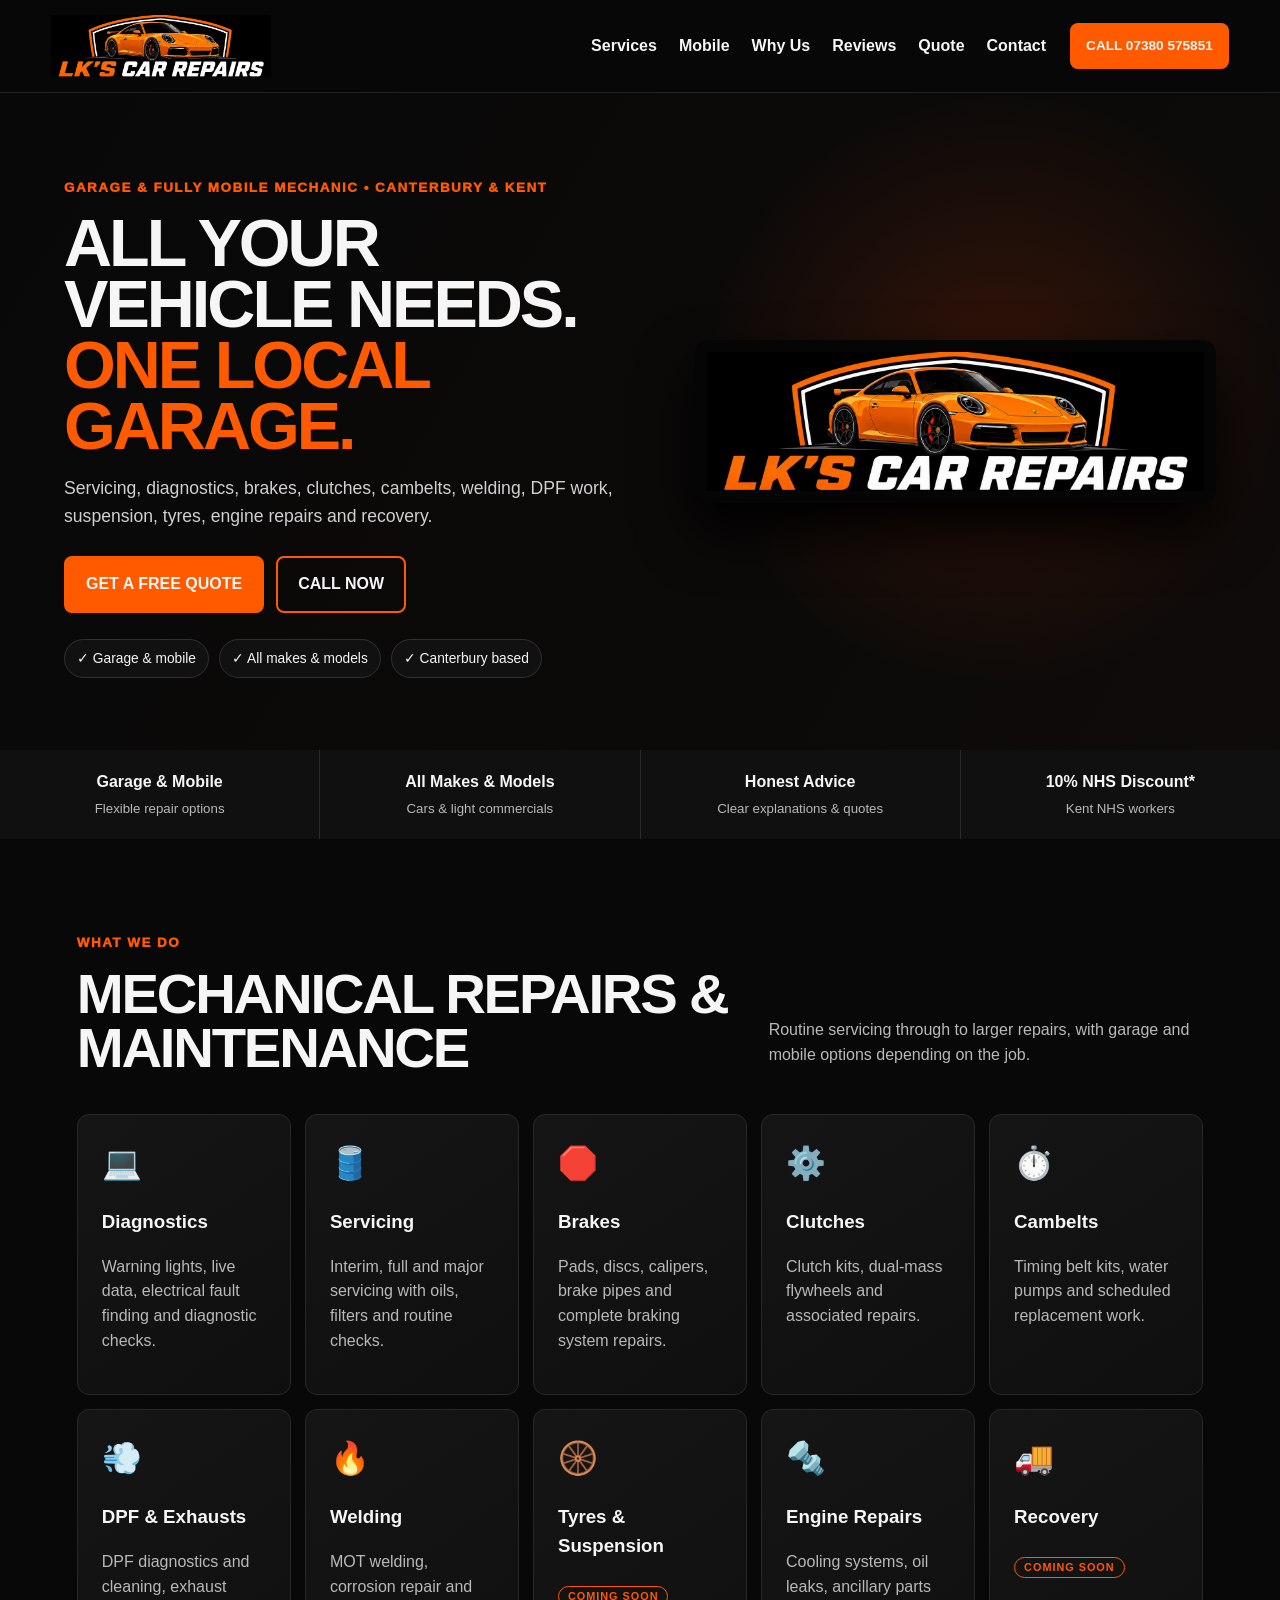
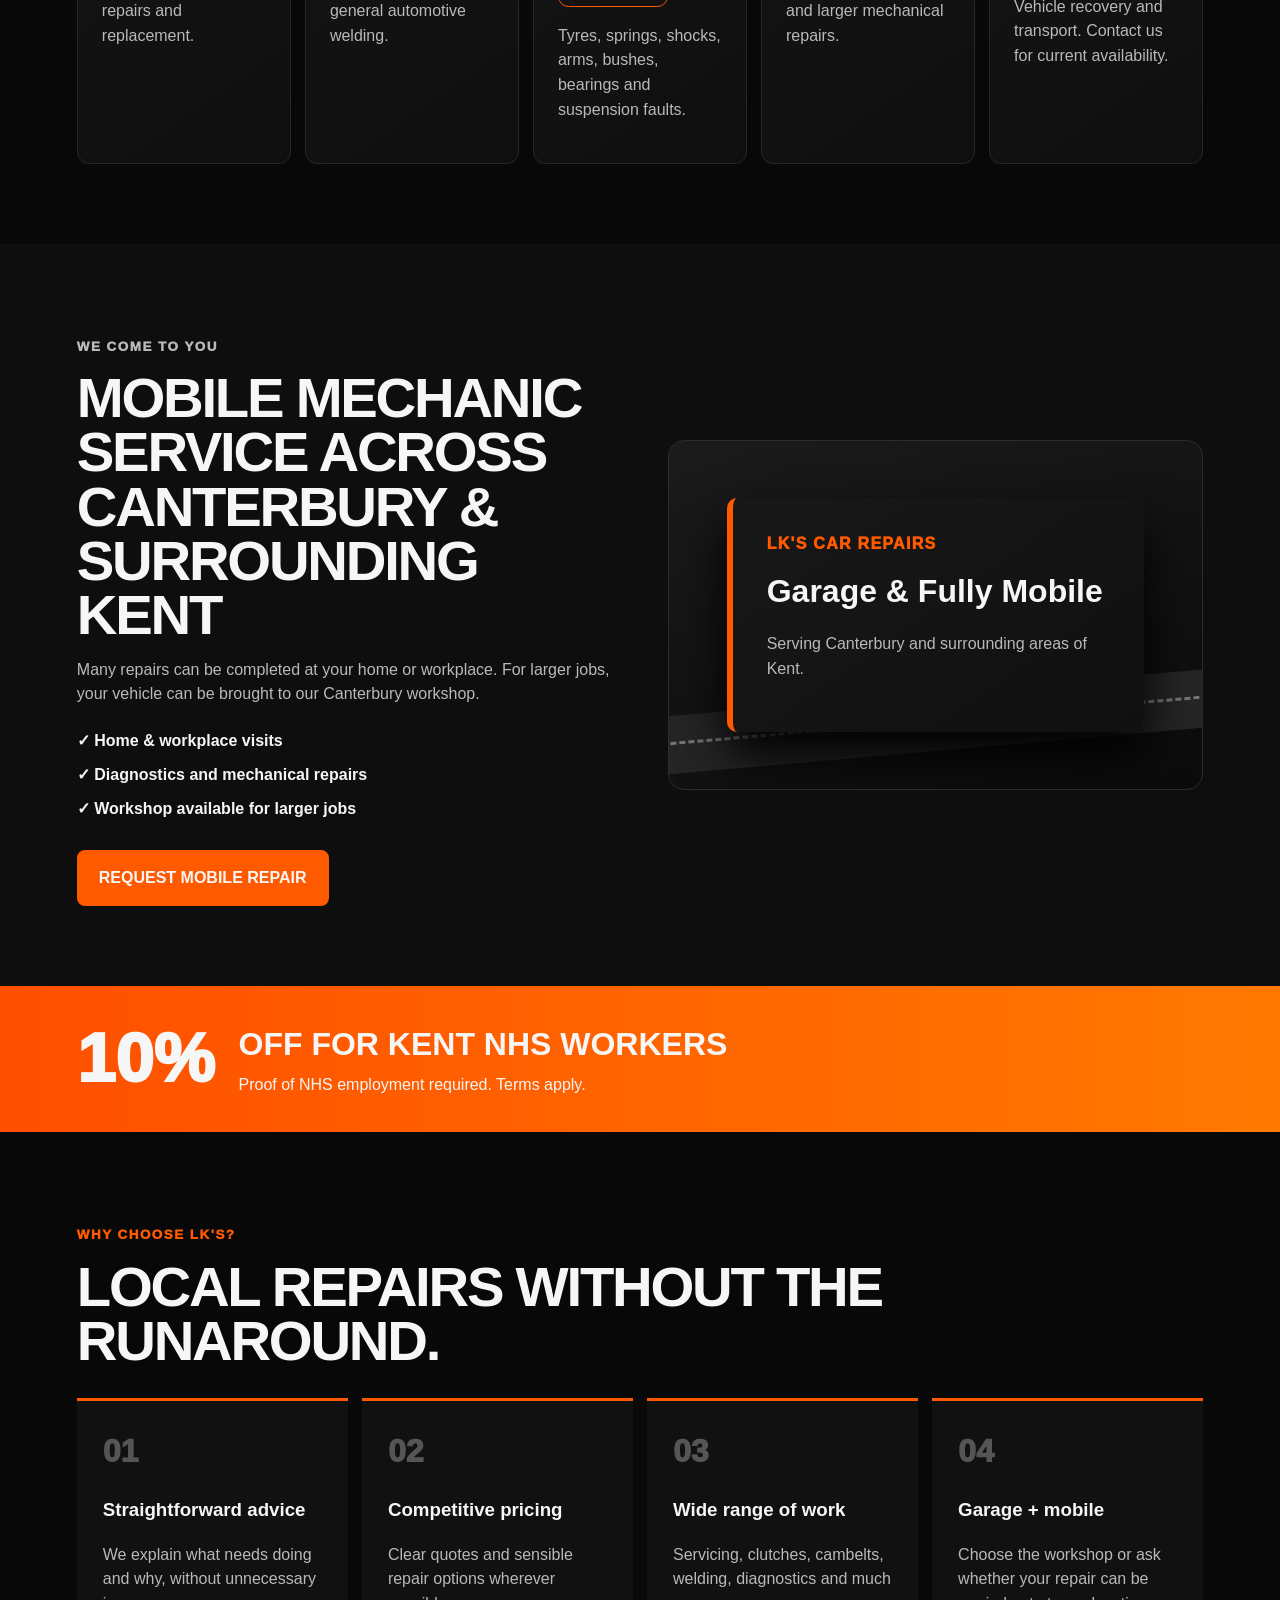
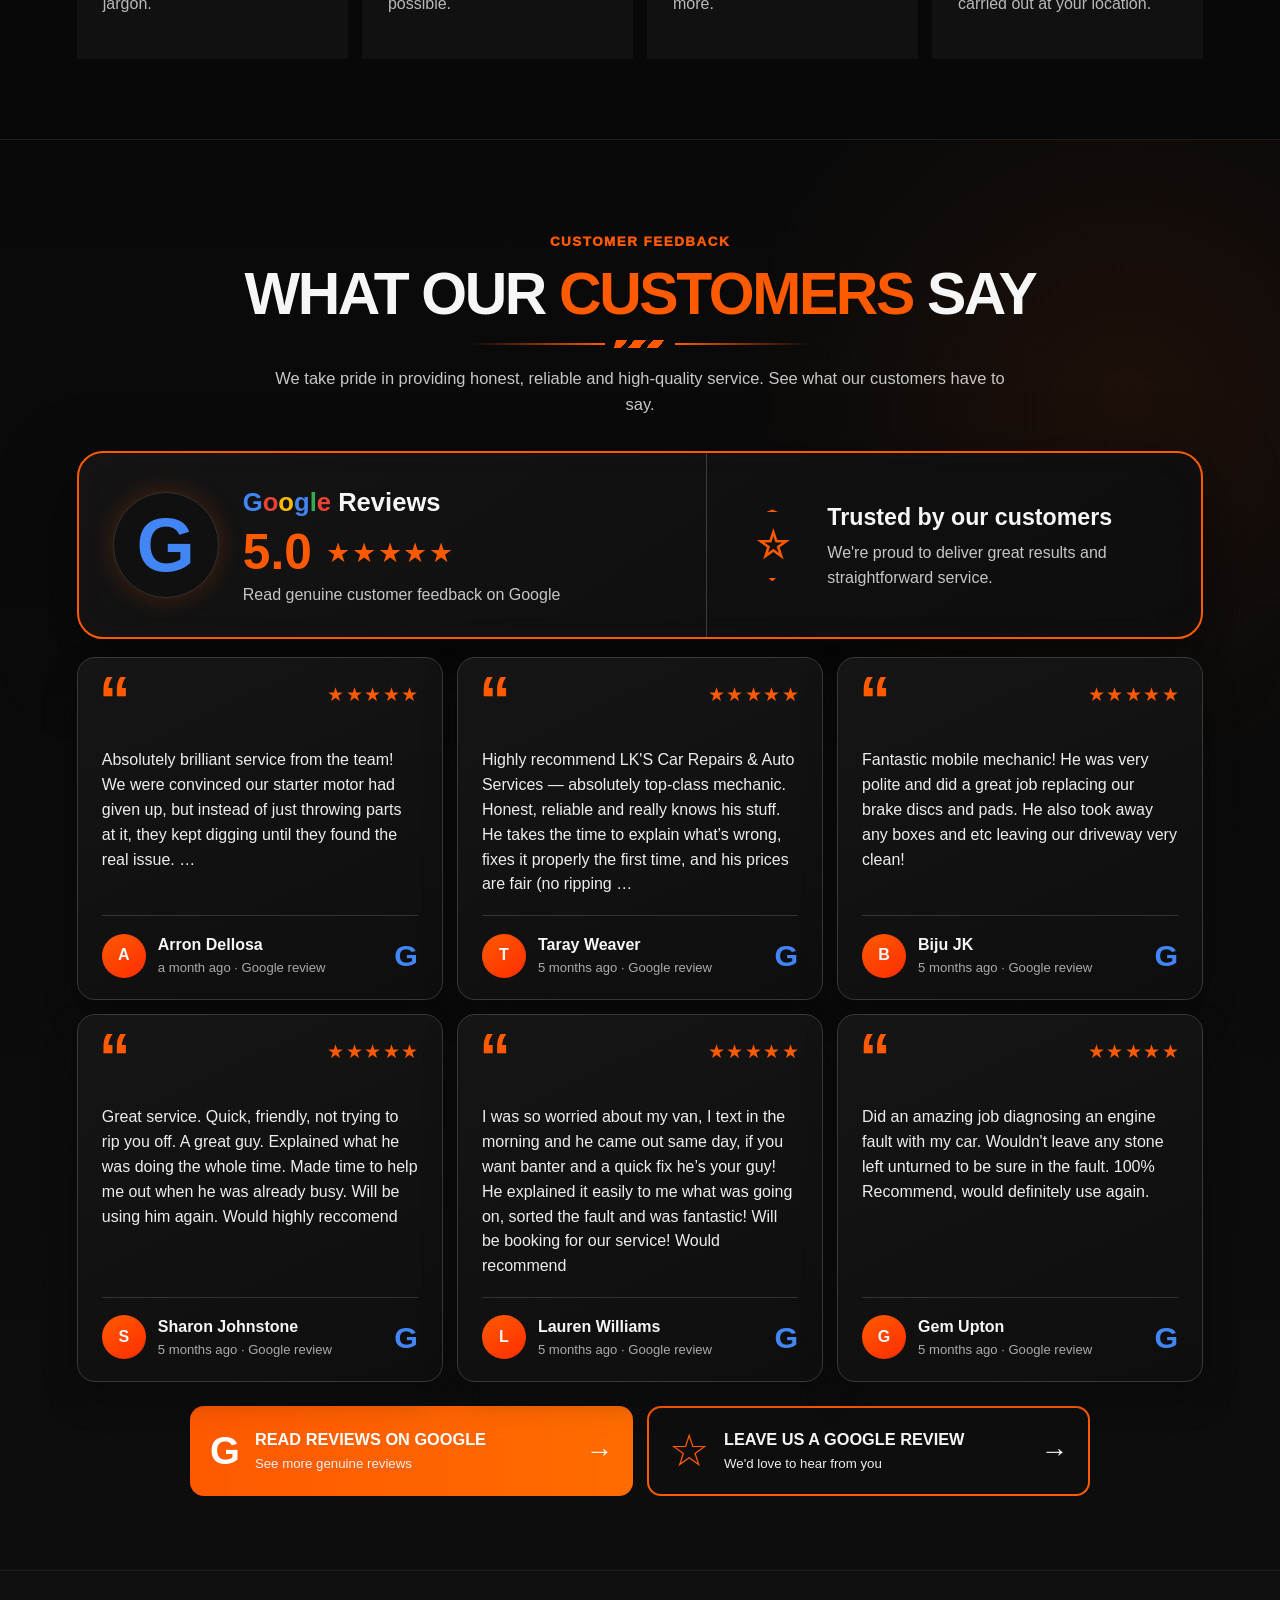
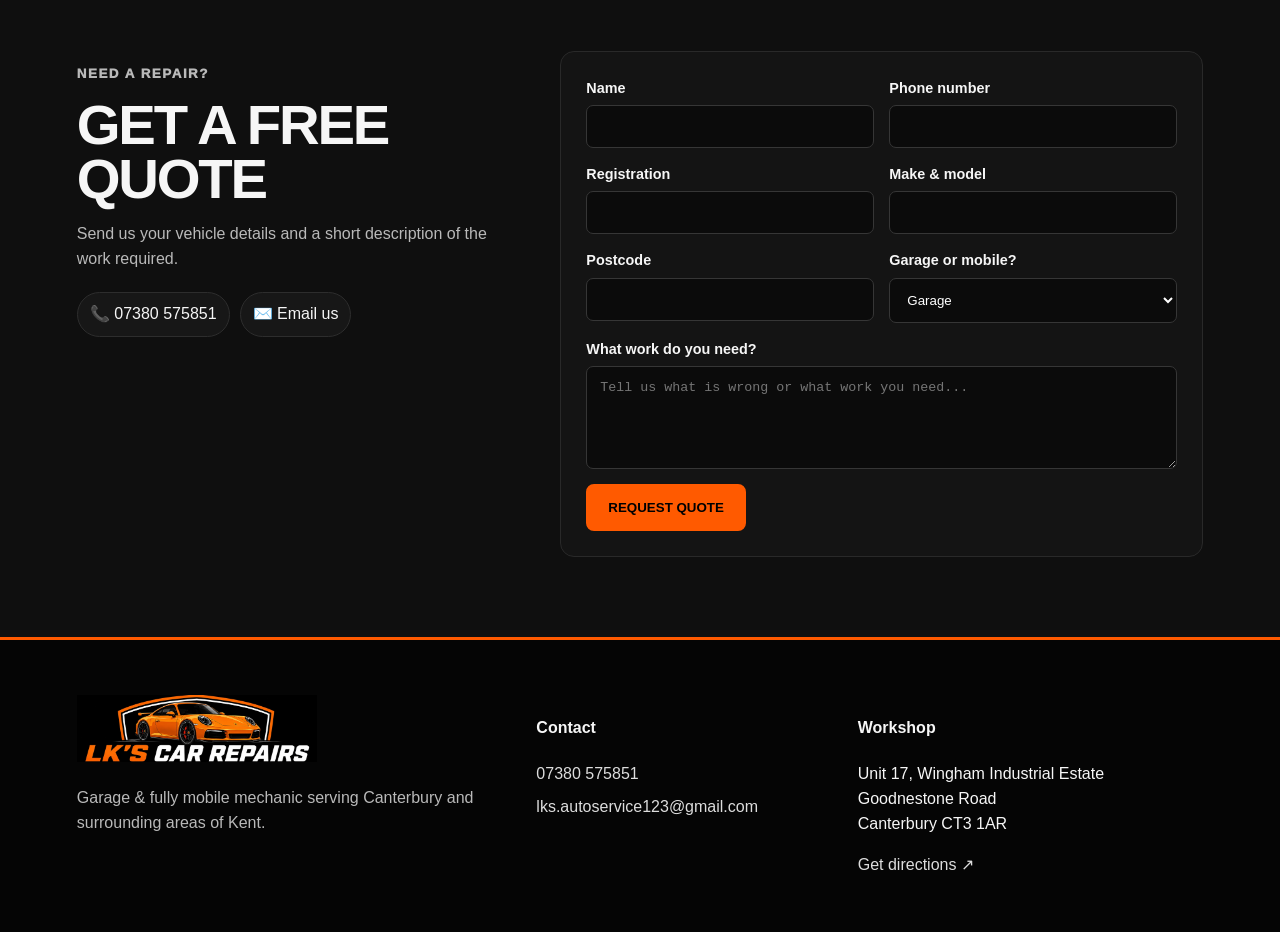
==== commit b83d3f9e: "Add files via upload" ====
--- a/index.html
+++ b/index.html
@@ -78,9 +78,9 @@
     <article><div class="icon">⏱️</div><h3>Cambelts</h3><p>Timing belt kits, water pumps and scheduled replacement work.</p></article>
     <article><div class="icon">💨</div><h3>DPF & Exhausts</h3><p>DPF diagnostics and cleaning, exhaust repairs and replacement.</p></article>
     <article><div class="icon">🔥</div><h3>Welding</h3><p>MOT welding, corrosion repair and general automotive welding.</p></article>
-    <article><div class="icon">🛞</div><h3>Tyres & Suspension</h3><p>Tyres, springs, shocks, arms, bushes, bearings and suspension faults.</p></article>
+    <article><div class="icon">🛞</div><h3>Tyres & Suspension</h3><span class="coming-soon">Coming Soon</span><p>Tyres, springs, shocks, arms, bushes, bearings and suspension faults.</p></article>
     <article><div class="icon">🔩</div><h3>Engine Repairs</h3><p>Cooling systems, oil leaks, ancillary parts and larger mechanical repairs.</p></article>
-    <article><div class="icon">🚚</div><h3>Recovery</h3><p>Vehicle recovery and transport. Contact us for current availability.</p></article>
+    <article><div class="icon">🚚</div><h3>Recovery</h3><span class="coming-soon">Coming Soon</span><p>Vehicle recovery and transport. Contact us for current availability.</p></article>
   </div>
 </section>
 
--- a/styles.css
+++ b/styles.css
@@ -227,3 +227,18 @@
 .premium-card>p{flex:1}
 @media(max-width:1100px){.premium-reviews{grid-template-columns:repeat(2,1fr)!important}}
 @media(max-width:720px){.premium-reviews{grid-template-columns:1fr!important}}
+
+/* V8 Coming Soon service labels */
+.coming-soon{
+  display:inline-block;
+  margin-top:7px;
+  padding:4px 9px;
+  border:1px solid var(--orange);
+  border-radius:999px;
+  color:var(--orange);
+  font-size:.68rem;
+  font-weight:900;
+  line-height:1;
+  letter-spacing:.09em;
+  text-transform:uppercase;
+}
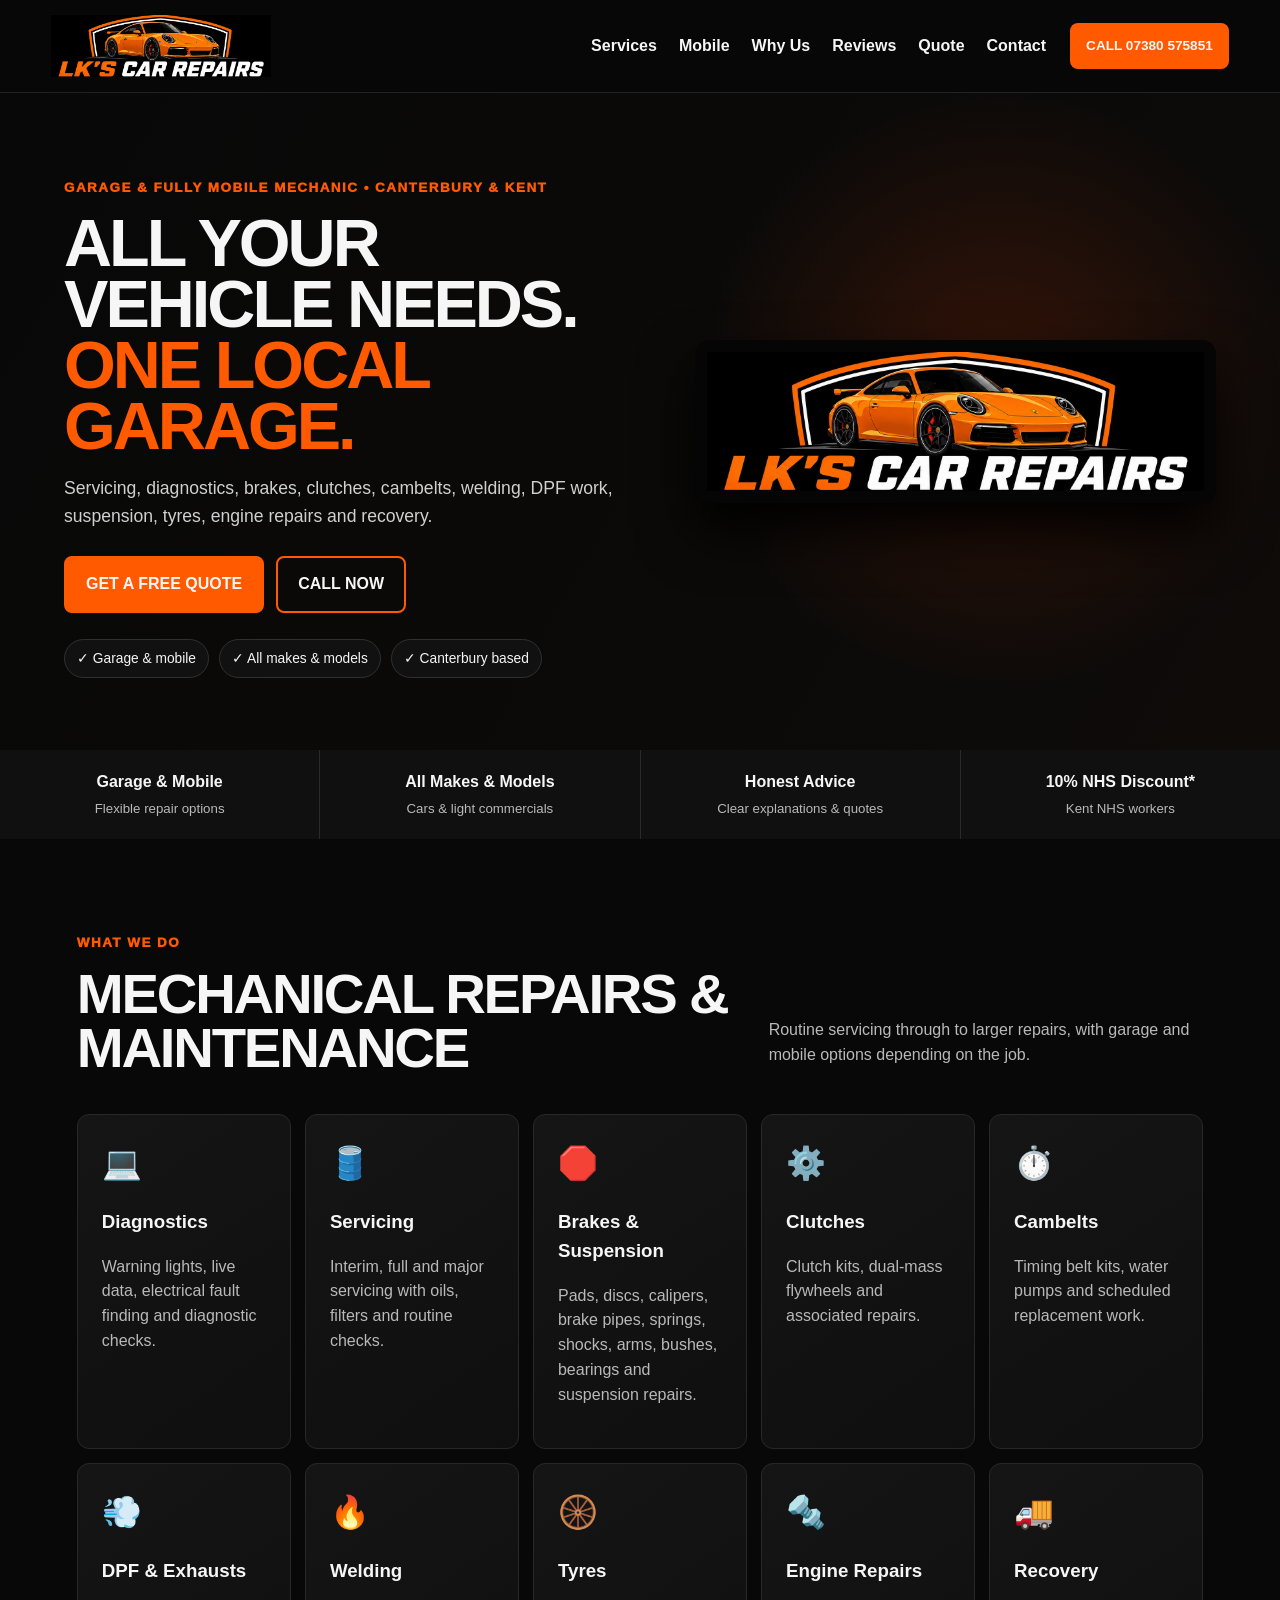
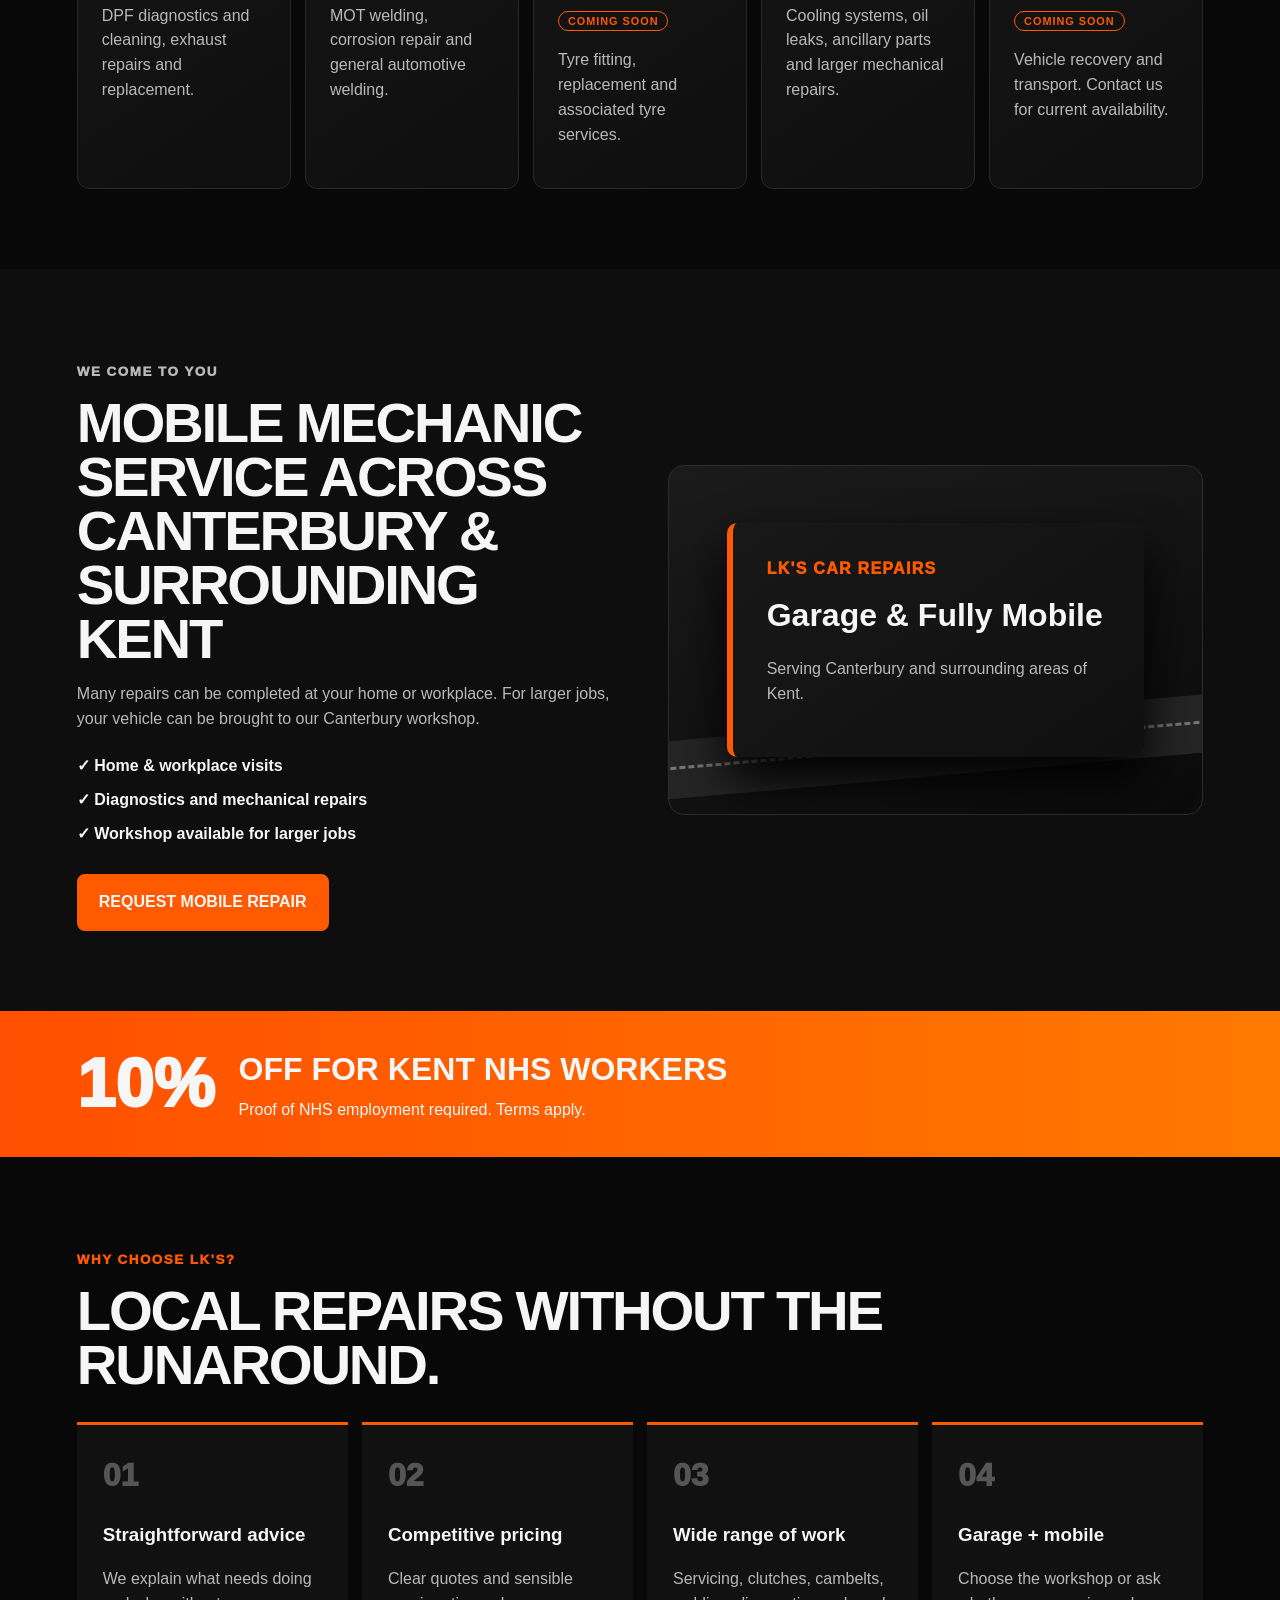
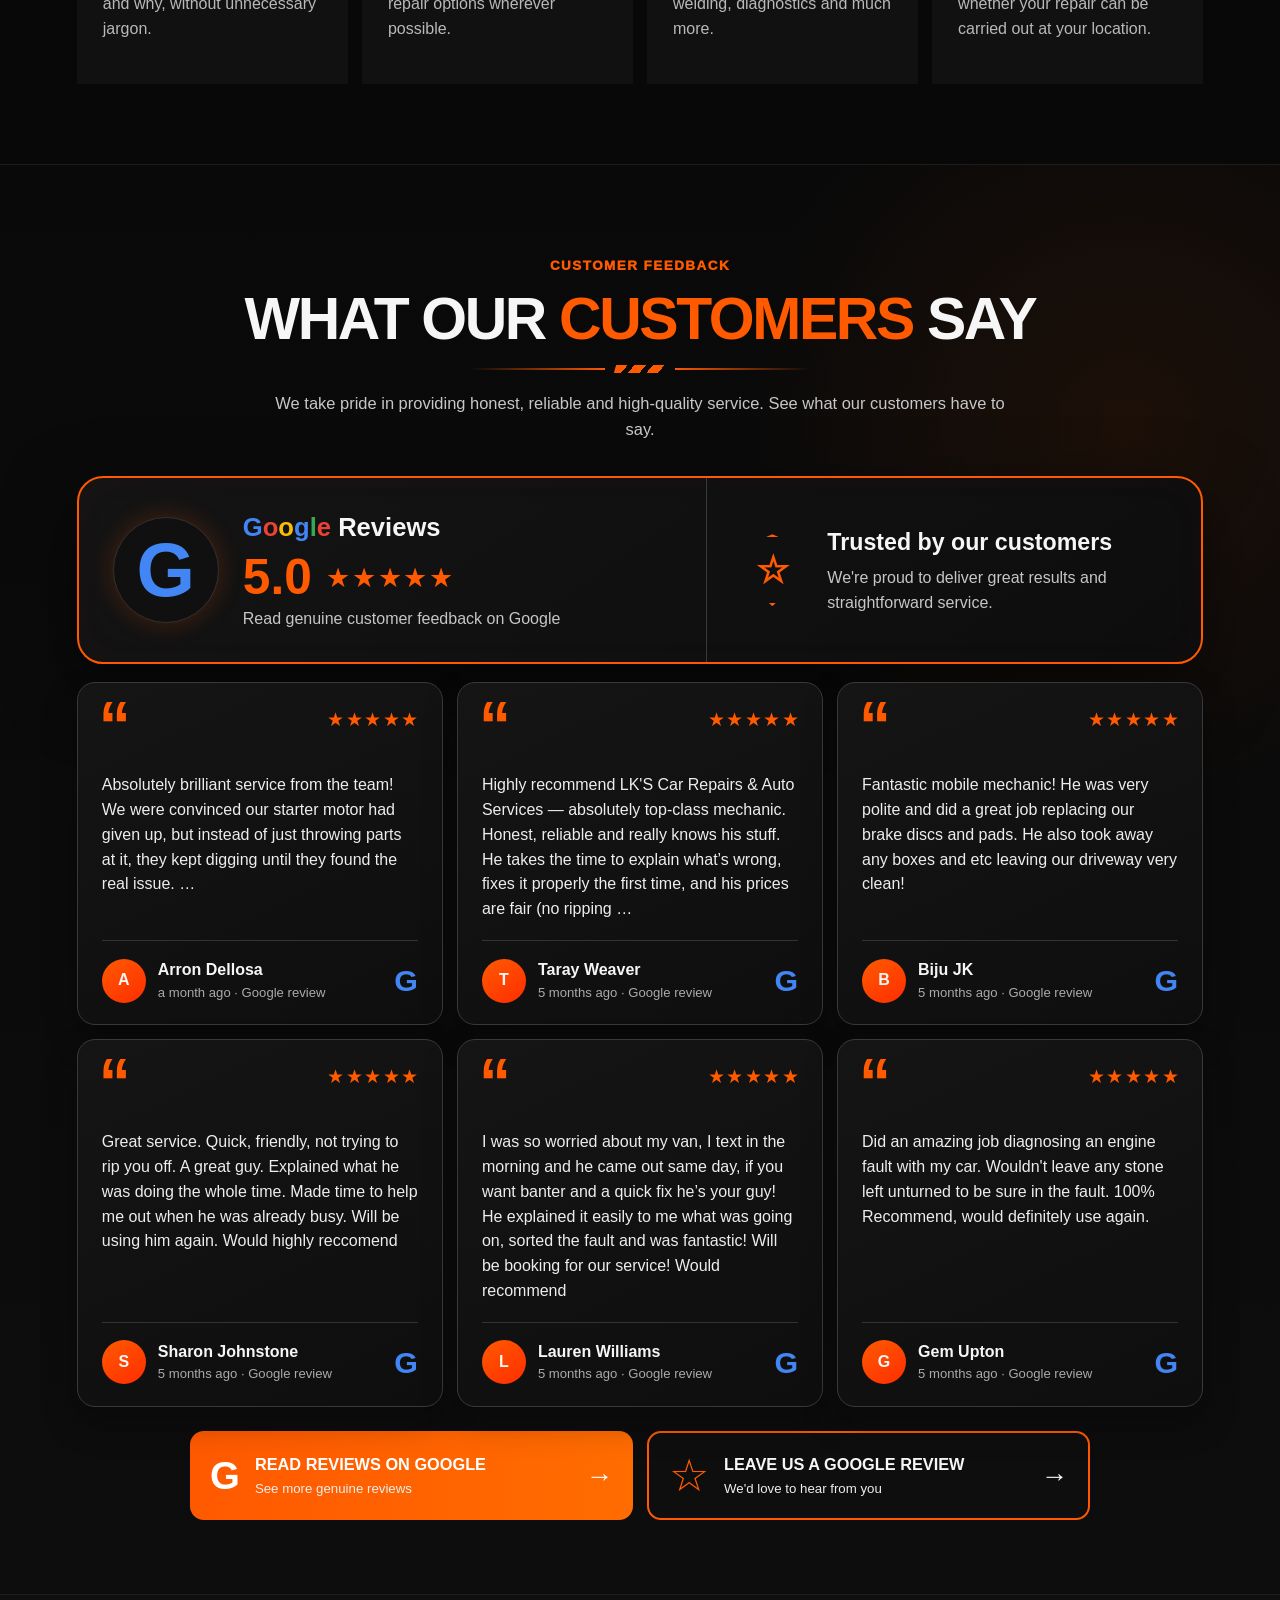
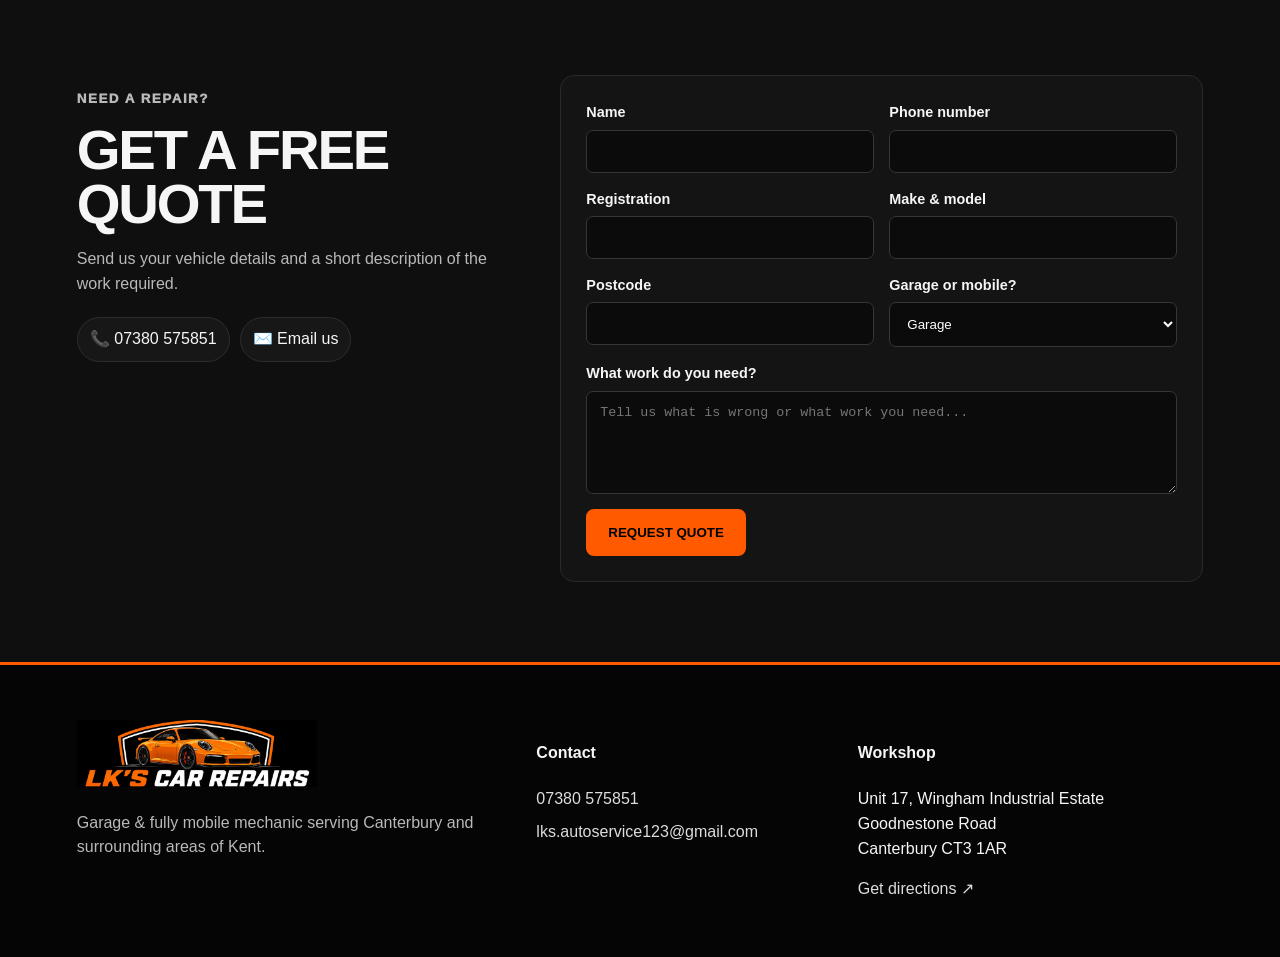
==== commit 06bb16e9: "Add files via upload" ====
--- a/index.html
+++ b/index.html
@@ -73,12 +73,12 @@
   <div class="service-grid">
     <article><div class="icon">💻</div><h3>Diagnostics</h3><p>Warning lights, live data, electrical fault finding and diagnostic checks.</p></article>
     <article><div class="icon">🛢️</div><h3>Servicing</h3><p>Interim, full and major servicing with oils, filters and routine checks.</p></article>
-    <article><div class="icon">🛑</div><h3>Brakes</h3><p>Pads, discs, calipers, brake pipes and complete braking system repairs.</p></article>
+    <article><div class="icon">🛑</div><h3>Brakes & Suspension</h3><p>Pads, discs, calipers, brake pipes, springs, shocks, arms, bushes, bearings and suspension repairs.</p></article>
     <article><div class="icon">⚙️</div><h3>Clutches</h3><p>Clutch kits, dual-mass flywheels and associated repairs.</p></article>
     <article><div class="icon">⏱️</div><h3>Cambelts</h3><p>Timing belt kits, water pumps and scheduled replacement work.</p></article>
     <article><div class="icon">💨</div><h3>DPF & Exhausts</h3><p>DPF diagnostics and cleaning, exhaust repairs and replacement.</p></article>
     <article><div class="icon">🔥</div><h3>Welding</h3><p>MOT welding, corrosion repair and general automotive welding.</p></article>
-    <article><div class="icon">🛞</div><h3>Tyres & Suspension</h3><span class="coming-soon">Coming Soon</span><p>Tyres, springs, shocks, arms, bushes, bearings and suspension faults.</p></article>
+    <article><div class="icon">🛞</div><h3>Tyres</h3><span class="coming-soon">Coming Soon</span><p>Tyre fitting, replacement and associated tyre services.</p></article>
     <article><div class="icon">🔩</div><h3>Engine Repairs</h3><p>Cooling systems, oil leaks, ancillary parts and larger mechanical repairs.</p></article>
     <article><div class="icon">🚚</div><h3>Recovery</h3><span class="coming-soon">Coming Soon</span><p>Vehicle recovery and transport. Contact us for current availability.</p></article>
   </div>
